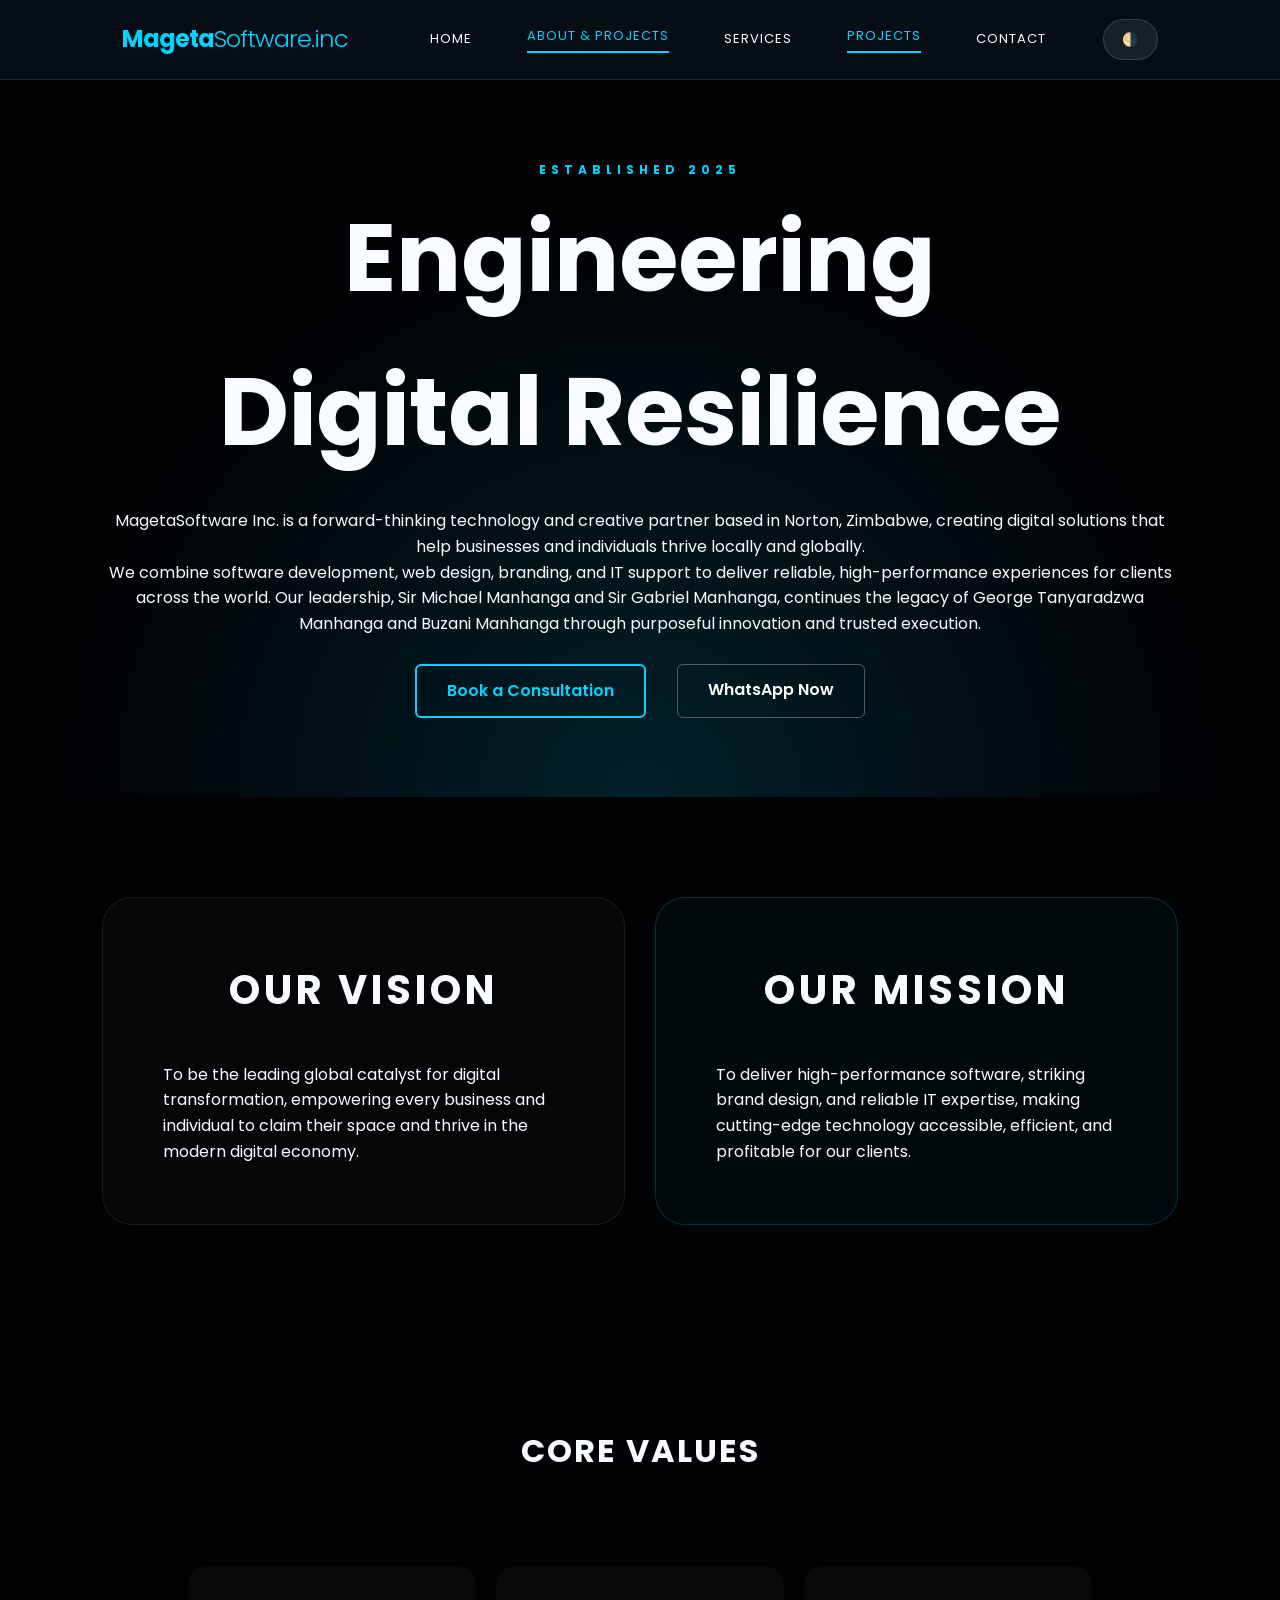
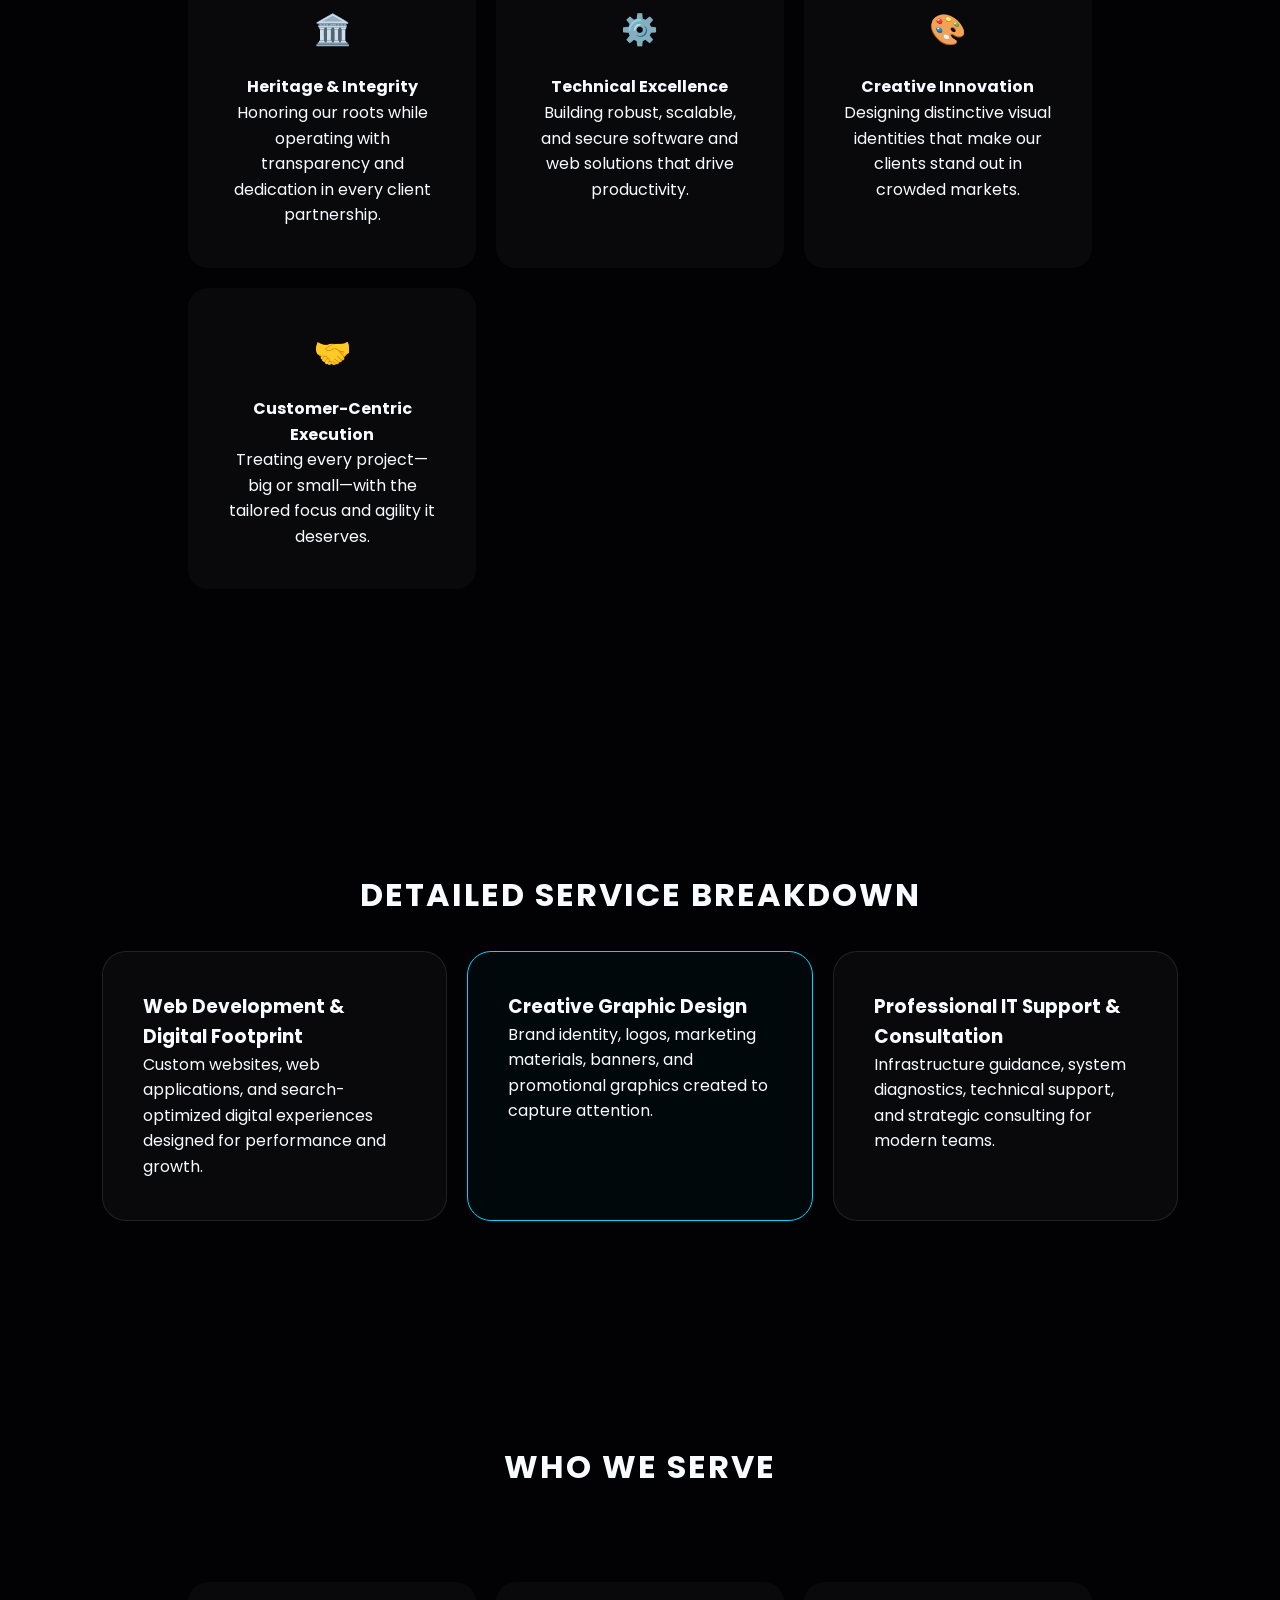
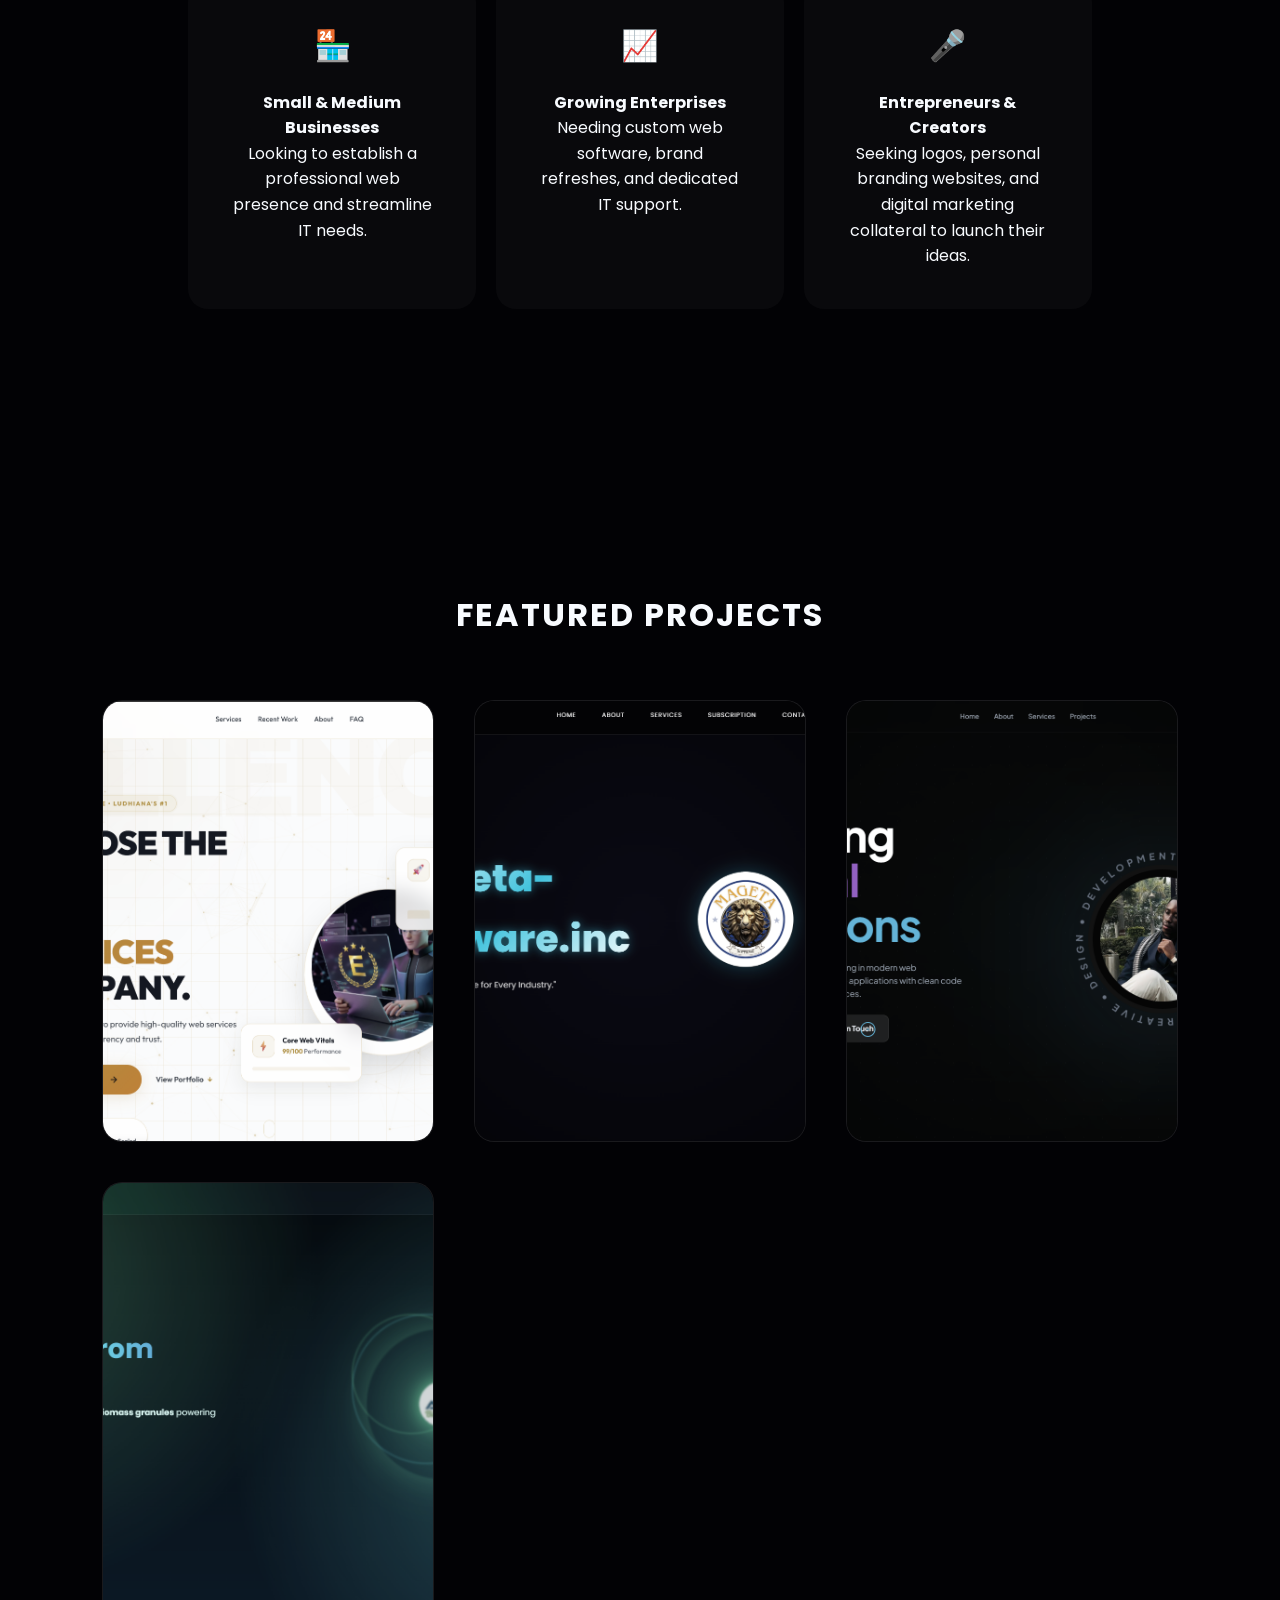
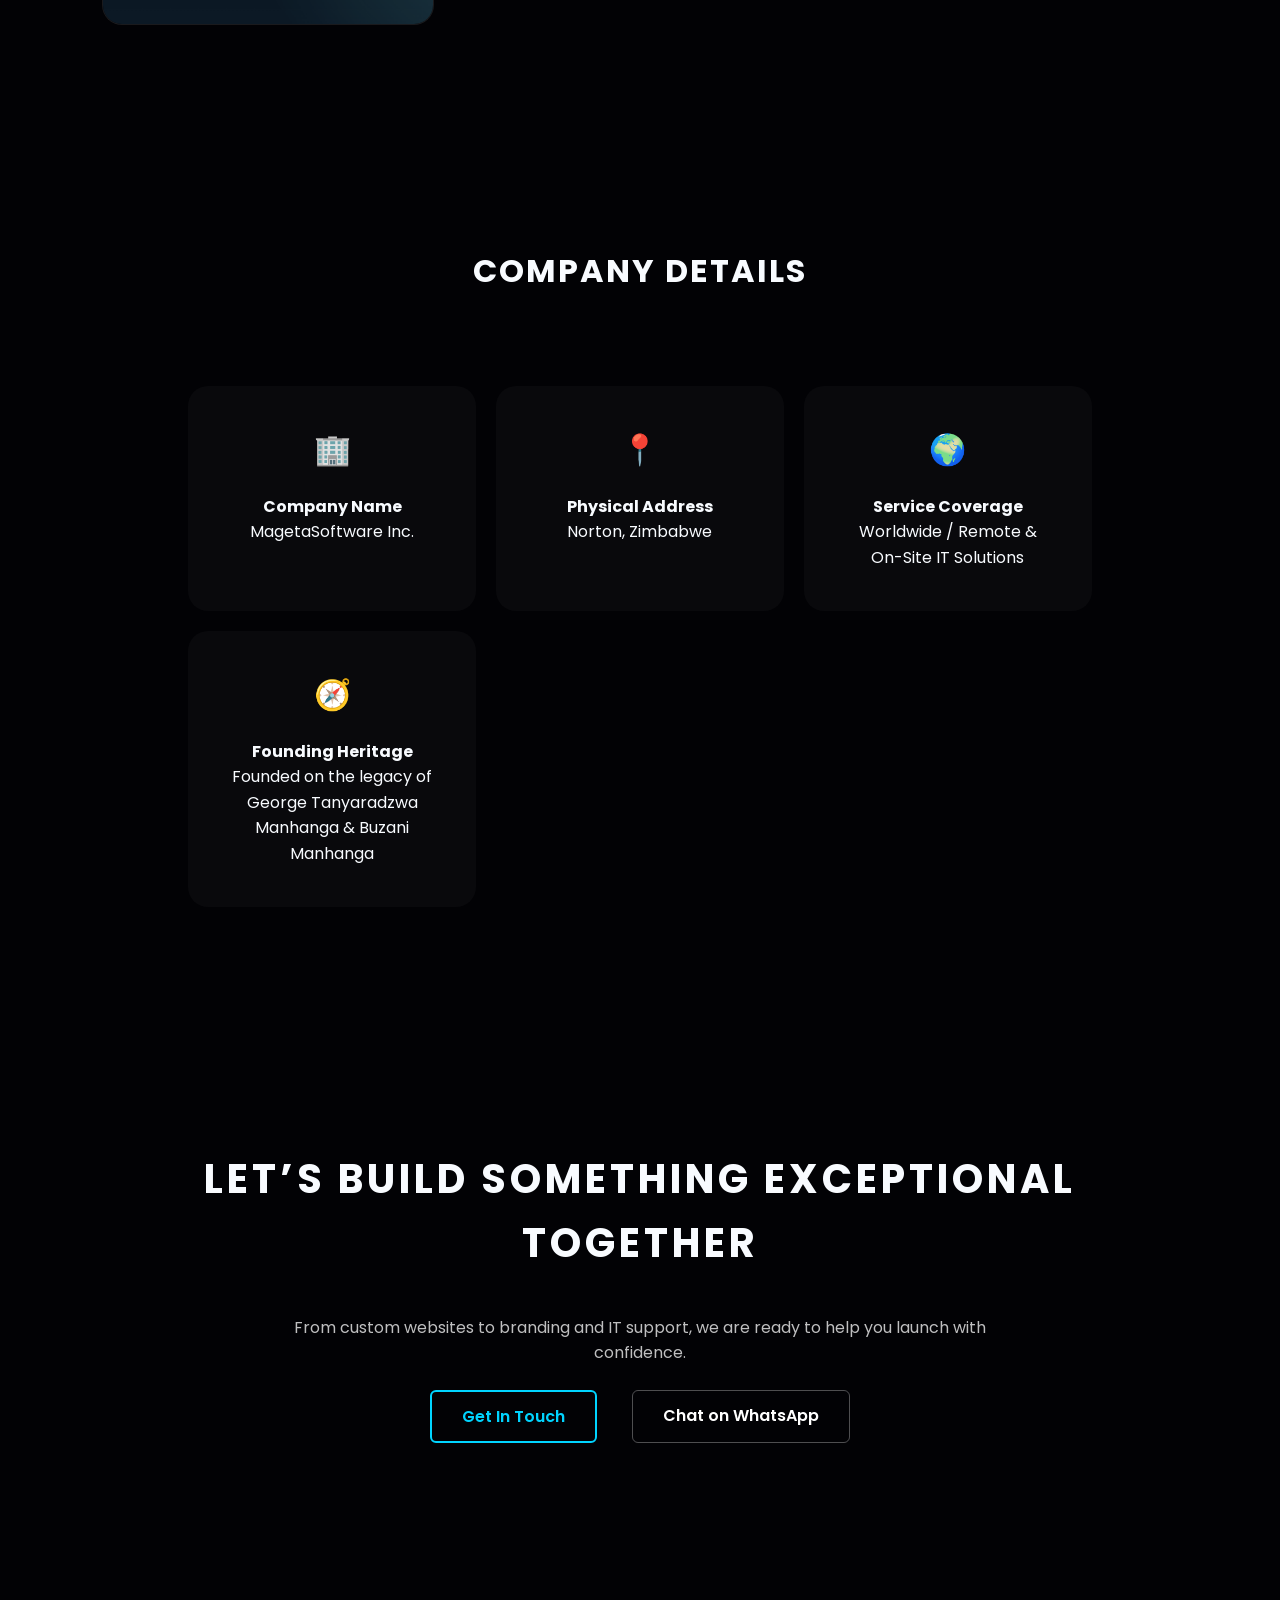
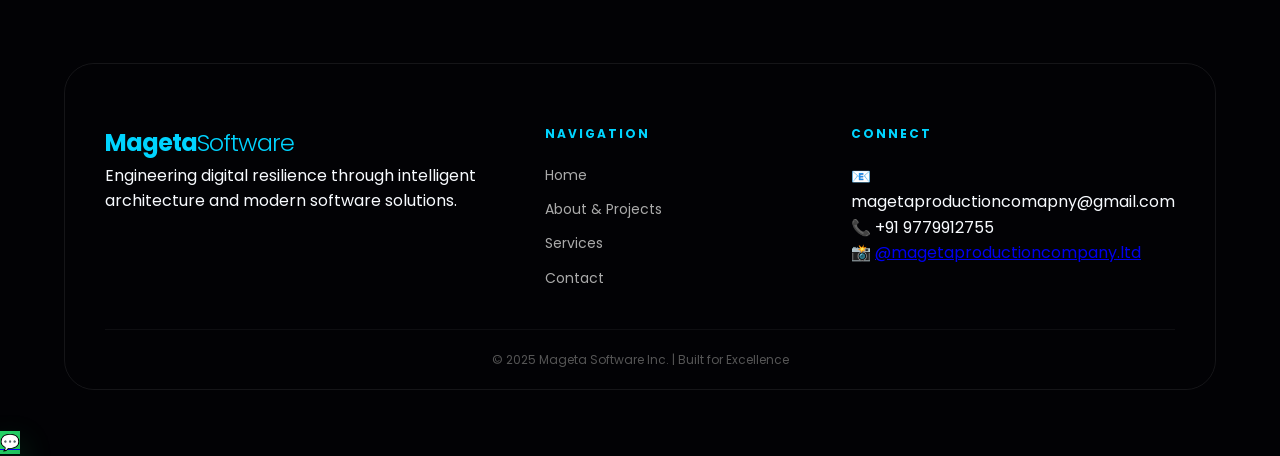
==== about.html @ f309324d "Add files via upload" ====
<!doctype html>
<html lang="en">
<head>
    <meta charset="UTF-8">
    <meta name="viewport" content="width=device-width, initial-scale=1.0">
    <title>About | Mageta Software Inc.</title>
    <link rel="preconnect" href="https://fonts.googleapis.com">
    <link rel="preconnect" href="https://fonts.gstatic.com" crossorigin>
    <link href="https://fonts.googleapis.com/css2?family=Italiana&family=Poppins:wght@300;400;500;700&display=swap" rel="stylesheet">
    <link rel="stylesheet" href="css/style.css">
</head>
<body class="about-page">

<header class="navbar">
    <div class="nav-container">
        <div class="logo" onclick="window.location.href='index.html'">
            Mageta<span>Software.inc</span>
        </div>

        <nav id="navMenu">
            <a href="index.html" class="nav-link">HOME</a>
            <a href="about.html" class="nav-link active">ABOUT & PROJECTS</a>
            <a href="index.html#services" class="nav-link">SERVICES</a>
            <a href="about.html#projects" class="nav-link">PROJECTS</a>
            <a href="index.html#contact" class="nav-link">CONTACT</a>
        </nav>

        <button id="theme-toggle" class="theme-toggle-button" aria-label="Toggle Light/Dark Theme" aria-pressed="false">🌗</button>
        <div class="menu-toggle" role="button" aria-label="Toggle navigation">☰</div>
    </div>
</header>

<br>
<br>
<br>

<section class="about-hero">
    <div class="hero-content">
        <span class="eyebrow">Established 2025</span>
        <h1 class="glow-text">Engineering <br>Digital Resilience</h1>
        <p>MagetaSoftware Inc. is a forward-thinking technology and creative partner based in Norton, Zimbabwe, creating digital solutions that help businesses and individuals thrive locally and globally.</p>
        <p>We combine software development, web design, branding, and IT support to deliver reliable, high-performance experiences for clients across the world. Our leadership, Sir Michael Manhanga and Sir Gabriel Manhanga, continues the legacy of George Tanyaradzwa Manhanga and Buzani Manhanga through purposeful innovation and trusted execution.</p>
        <div class="hero-actions">
            <a href="index.html#contact" class="btn-secondary">Book a Consultation</a>
            <a href="https://wa.me/919779912753?text=Hello%20MagetaSoftware%20Inc.%2C%20I%20would%20like%20to%20discuss%20a%20project." class="btn-outline" target="_blank" rel="noopener noreferrer">WhatsApp Now</a>
        </div>
    </div>
</section>

<section class="mission-vision">
    <div class="vision-box glass">
        <h2>Our Vision</h2>
        <p>To be the leading global catalyst for digital transformation, empowering every business and individual to claim their space and thrive in the modern digital economy.</p>
    </div>
    <div class="vision-box glass highlight">
        <h2>Our Mission</h2>
        <p>To deliver high-performance software, striking brand design, and reliable IT expertise, making cutting-edge technology accessible, efficient, and profitable for our clients.</p>
    </div>
</section>

<section class="values-section">
    <h2 class="section-title">Core Values</h2>
    <div class="values-grid">
        <div class="value-card">
            <span class="value-icon">🏛️</span>
            <h4>Heritage & Integrity</h4>
            <p>Honoring our roots while operating with transparency and dedication in every client partnership.</p>
        </div>
        <div class="value-card">
            <span class="value-icon">⚙️</span>
            <h4>Technical Excellence</h4>
            <p>Building robust, scalable, and secure software and web solutions that drive productivity.</p>
        </div>
        <div class="value-card">
            <span class="value-icon">🎨</span>
            <h4>Creative Innovation</h4>
            <p>Designing distinctive visual identities that make our clients stand out in crowded markets.</p>
        </div>
        <div class="value-card">
            <span class="value-icon">🤝</span>
            <h4>Customer-Centric Execution</h4>
            <p>Treating every project—big or small—with the tailored focus and agility it deserves.</p>
        </div>
    </div>
</section>

<section class="services-section">
    <h2 class="section-title">Detailed Service Breakdown</h2>
    <div class="bento-grid">
        <div class="bento-card">
            <h3>Web Development & Digital Footprint</h3>
            <p>Custom websites, web applications, and search-optimized digital experiences designed for performance and growth.</p>
        </div>
        <div class="bento-card highlight">
            <h3>Creative Graphic Design</h3>
            <p>Brand identity, logos, marketing materials, banners, and promotional graphics created to capture attention.</p>
        </div>
        <div class="bento-card">
            <h3>Professional IT Support & Consultation</h3>
            <p>Infrastructure guidance, system diagnostics, technical support, and strategic consulting for modern teams.</p>
        </div>
    </div>
</section>

<section class="values-section">
    <h2 class="section-title">Who We Serve</h2>
    <div class="values-grid">
        <div class="value-card">
            <span class="value-icon">🏪</span>
            <h4>Small & Medium Businesses</h4>
            <p>Looking to establish a professional web presence and streamline IT needs.</p>
        </div>
        <div class="value-card">
            <span class="value-icon">📈</span>
            <h4>Growing Enterprises</h4>
            <p>Needing custom web software, brand refreshes, and dedicated IT support.</p>
        </div>
        <div class="value-card">
            <span class="value-icon">🎤</span>
            <h4>Entrepreneurs & Creators</h4>
            <p>Seeking logos, personal branding websites, and digital marketing collateral to launch their ideas.</p>
        </div>
    </div>
</section>

<section id="projects" class="team-section">
    <h2 class="section-title">Featured Projects</h2>
    <div class="team-modern-grid">
        <div class="team-glass-card project-card">
            <div class="image-wrapper">
                <img src="assets/images/Excellence Web Service.png" alt="Excellence Web Service">
                <div class="name-overlay">
                    <span class="member-role">Website Portfolio</span>
                    <h4>Excellence Web Service</h4>
                    <p><a href="https://excellence-web-service.vercel.app/" target="_blank" rel="noopener noreferrer">View Project</a></p>
                </div>
            </div>
        </div>
        <div class="team-glass-card project-card">
            <div class="image-wrapper">
                <img src="assets/images/Mageta Software.png" alt="Mageta Software">
                <div class="name-overlay">
                    <span class="member-role">Software Company Site</span>
                    <h4>Mageta Software</h4>
                    <p><a href="https://magetasoftware-in.vercel.app/" target="_blank" rel="noopener noreferrer">View Project</a></p>
                </div>
            </div>
        </div>
        <div class="team-glass-card project-card">
            <div class="image-wrapper">
                <img src="assets/images/Gabriel Portfolio.png" alt="Gabriel Portfolio">
                <div class="name-overlay">
                    <span class="member-role">Personal Portfolio</span>
                    <h4>Gabriel Portfolio</h4>
                    <p><a href="https://gabriel-portfolio-mu.vercel.app/" target="_blank" rel="noopener noreferrer">View Project</a></p>
                </div>
            </div>
        </div>
        <div class="team-glass-card project-card">
            <div class="image-wrapper">
                <img src="assets/images/AGK Biofuels.png" alt="AGK Biofuels">
                <div class="name-overlay">
                    <span class="member-role">Business Website</span>
                    <h4>AGK Biofuels</h4>
                    <p><a href="https://agk-biofuels-web.vercel.app/" target="_blank" rel="noopener noreferrer">View Project</a></p>
                </div>
            </div>
        </div>
    </div>
</section>

<section class="values-section">
    <h2 class="section-title">Company Details</h2>
    <div class="values-grid">
        <div class="value-card">
            <span class="value-icon">🏢</span>
            <h4>Company Name</h4>
            <p>MagetaSoftware Inc.</p>
        </div>
        <div class="value-card">
            <span class="value-icon">📍</span>
            <h4>Physical Address</h4>
            <p>Norton, Zimbabwe</p>
        </div>
        <div class="value-card">
            <span class="value-icon">🌍</span>
            <h4>Service Coverage</h4>
            <p>Worldwide / Remote & On-Site IT Solutions</p>
        </div>
        <div class="value-card">
            <span class="value-icon">🧭</span>
            <h4>Founding Heritage</h4>
            <p>Founded on the legacy of George Tanyaradzwa Manhanga & Buzani Manhanga</p>
        </div>
    </div>
</section>

<section class="contact-cta">
    <h2>Let’s build something exceptional together</h2>
    <p>From custom websites to branding and IT support, we are ready to help you launch with confidence.</p>
    <div class="about-buttons">
        <a href="index.html#contact" class="btn-secondary">Get In Touch</a>
        <a href="https://wa.me/919779912753?text=Hello%20MagetaSoftware%20Inc.%2C%20I%20would%20like%20to%20discuss%20a%20project." class="btn-outline" target="_blank" rel="noopener noreferrer">Chat on WhatsApp</a>
    </div>
</section>

<footer class="main-footer">
    <div class="footer-glass-container">
        <div class="footer-grid">
            <div class="footer-col">
                <div class="logo">Mageta<span>Software</span></div>
                <p>Engineering digital resilience through intelligent architecture and modern software solutions.</p>
            </div>

            <div class="footer-col">
                <h4>Navigation</h4>
                <div class="footer-links">
                    <a href="index.html">Home</a>
                    <a href="about.html">About & Projects</a>
                    <a href="index.html#services">Services</a>
                    <a href="index.html#contact">Contact</a>
                </div>
            </div>

            <div class="footer-col">
                <h4>Connect</h4>
                <p>📧 magetaproductioncomapny@gmail.com</p>
                <p>📞 +91 9779912755</p>
                <p>📸 <a href="https://www.instagram.com/magetaproductioncompany.ltd/" target="_blank" rel="noopener noreferrer">@magetaproductioncompany.ltd</a></p>
            </div>
        </div>
        
        <div class="footer-bottom">
            <p>© 2025 Mageta Software Inc. | Built for Excellence</p>
        </div>
    </div>
</footer>

<a href="https://wa.me/919779912753?text=Hello%20MagetaSoftware%20Inc.%2C%20I%20would%20like%20to%20discuss%20a%20project." class="whatsapp-float" target="_blank" rel="noopener noreferrer" aria-label="Chat on WhatsApp">
    💬
</a>

<script src="js/main.js"></script>
</body>
</html>
---- css/style.css ----
/* --- MAGETA SOFTWARE MASTER STYLING --- */
:root {
    --bg-deep: #020205;
    --bg-surface: rgba(7, 14, 23, 0.95);
    --card-surface: rgba(255, 255, 255, 0.05);
    --text-main: #f8fbff;
    --text-muted: rgba(255, 255, 255, 0.75);
    --text-muted-light: rgba(15, 23, 42, 0.7);
    --neon-blue: #00d4ff;
    --glass: rgba(255, 255, 255, 0.03);
    --border-glass: rgba(255, 255, 255, 0.1);
    --font-main: 'Poppins', sans-serif;
    --nav-h: 80px;
}

html { scroll-behavior: smooth; }

body {
    background-color: var(--bg-deep);
    color: var(--text-main);
    font-family: var(--font-main);
    line-height: 1.6;
    overflow-x: hidden;
    transition: background-color 0.3s ease, color 0.3s ease;
}

body.menu-open {
    overflow: hidden;
}

.light-theme {
    --bg-deep: #f5f7fb;
    --bg-surface: rgba(255, 255, 255, 0.95);
    --card-surface: rgba(255, 255, 255, 0.9);
    --text-main: #0f172a;
    --text-muted: rgba(15, 23, 42, 0.65);
    --text-muted-light: rgba(15, 23, 42, 0.45);
    --neon-blue: #0056b3;
    --glass: rgba(255, 255, 255, 0.8);
    --border-glass: rgba(15, 23, 42, 0.08);
}

body.light-theme {
    color: var(--text-main);
    text-shadow: none;
}

body.light-theme .brand {
    background: linear-gradient(135deg, #0f172a, var(--neon-blue), #0f172a);
    -webkit-background-clip: text;
    -webkit-text-fill-color: transparent;
    filter: none;
}

body.light-theme .welcome-text,
body.light-theme .tagline,
body.light-theme .intro-text,
body.light-theme .expertise-intro,
body.light-theme .bento-card p,
body.light-theme .product-card p,
body.light-theme .service-card p,
body.light-theme .process-step p,
body.light-theme .contact-header p,
body.light-theme .info-item p,
body.light-theme .contact-form input,
body.light-theme .contact-form textarea,
body.light-theme .footer p,
body.light-theme .value-card p,
body.light-theme .vision-box p {
    color: var(--text-muted);
}

body.light-theme .nav-link,
body.light-theme .btn-outline,
body.light-theme .btn-secondary,
body.light-theme .btn-primary,
body.light-theme .info-item h4,
body.light-theme .section-title,
body.light-theme h2,
body.light-theme h3,
body.light-theme h4,
body.light-theme p,
body.light-theme a {
    color: var(--text-main);
}

body.light-theme .btn-secondary,
body.light-theme .btn-primary {
    color: #fff;
}

body.light-theme .btn-outline {
    color: var(--text-main);
    border-color: var(--neon-blue);
}

* { margin: 0; padding: 0; box-sizing: border-box; }


/* Background Graphic */
body::before {
    content: "";
    position: fixed;
    top: 0; left: 0; width: 100%; height: 100%;
    background: radial-gradient(circle at 50% 50%, var(--bg-deep) 0%, var(--bg-deep) 100%);
    z-index: -2;
}

body.light-theme::before {
    background: linear-gradient(135deg, var(--bg-deep) 0%, var(--bg-deep) 100%);
}

/* --- NAVIGATION --- */
.navbar {
    position: fixed;
    top: 0; width: 100%; height: var(--nav-h);
    display: flex;
    justify-content: space-between;
    align-items: center;
    padding: 0 5%;
    background: var(--bg-surface);
    backdrop-filter: blur(15px);
    border-bottom: 1px solid var(--border-glass);
    z-index: 1000;
}

.logo { font-weight: 600; letter-spacing: 2px; color: var(--neon-blue); }

nav a {
    color: var(--text-main);
    text-decoration: none;
    margin-left: 25px;
    font-size: 13px;
    text-transform: uppercase;
    letter-spacing: 1px;
    transition: 0.3s;
}

nav a:hover { color: var(--neon-blue); }

/* --- HERO SECTION --- */
.hero {
    min-height: 100vh;
    display: flex;
    align-items: center;
    padding: var(--nav-h) 8% 50px;
}

.hero-container {
    display: grid;
    grid-template-columns: 1.2fr 0.8fr;
    gap: 50px;
    align-items: center;
}

.brand {
    font-size: clamp(2.5rem, 6vw, 5rem);
    font-weight: 800;
    background: linear-gradient(135deg, #fff, var(--neon-blue), #fff);
    -webkit-background-clip: text;
    -webkit-text-fill-color: transparent;
    filter: drop-shadow(0 0 10px rgba(0, 212, 255, 0.5));
}

.hero-image img {
    max-width: 100%;
    width: min(520px, 100%);
    height: auto;
    display: block;
    margin: 0 auto;
    filter: drop-shadow(0 0 35px rgba(0, 212, 255, 0.45));
    animation: float 6s ease-in-out infinite;
    object-fit: contain;
}

@keyframes float {
    0%, 100% { transform: translateY(0); }
    50% { transform: translateY(-20px); }
}

/* --- GENERAL SECTION STYLING --- */
section { padding: 100px 8%; max-width: 1400px; margin: 0 auto; }
h2 { font-size: 2.5rem; margin-bottom: 40px; text-align: center; text-transform: uppercase; letter-spacing: 4px; }
.section-title { font-size: 2rem; margin-bottom: 30px; text-align: center; text-transform: uppercase; letter-spacing: 2px; }
.about-intro { padding: 140px 8% 60px; }
.about-content { max-width: 900px; margin: 0 auto; text-align: center; }
.intro-text { font-size: 1.08rem; line-height: 1.9; color: var(--text-muted); margin-bottom: 30px; }
.about-buttons { display: flex; justify-content: center; gap: 16px; flex-wrap: wrap; }
.btn-secondary, .btn-outline { display: inline-block; padding: 14px 30px; border-radius: 999px; text-decoration: none; font-weight: 600; transition: 0.3s; }
.btn-secondary { background: var(--neon-blue); color: #000; }
.btn-outline { border: 1px solid var(--neon-blue); color: var(--text-main); }
.btn-outline:hover { background: rgba(0, 212, 255, 0.1); }
.hero-actions { display: flex; justify-content: center; gap: 16px; flex-wrap: wrap; margin-top: 28px; }
.contact-cta { padding: 80px 8% 40px; text-align: center; }
.contact-cta p { max-width: 700px; margin: 0 auto 24px; color: var(--text-muted); }
.floating-actions {
    position: fixed;
    right: 24px;
    bottom: 24px;
    display: flex;
    flex-direction: column;
    gap: 12px;
    z-index: 1200;
}

.action-float {
    width: 64px;
    height: 64px;
    border-radius: 50%;
    display: flex;
    align-items: center;
    justify-content: center;
    text-decoration: none;
    transition: transform 0.25s ease, box-shadow 0.25s ease, filter 0.25s ease;
    border: 2px solid rgba(255,255,255,0.25);
    backdrop-filter: blur(10px);
    color: #fff;
}

.action-float svg {
    width: 28px;
    height: 28px;
    display: block;
}

.action-float:hover {
    transform: translateY(-4px) scale(1.03);
    filter: brightness(1.05);
}

.action-float:active {
    transform: scale(0.96);
}

.email-float {
    background: linear-gradient(135deg, #0f76ff 0%, #2563eb 100%);
    box-shadow: 0 14px 32px rgba(37, 99, 235, 0.28);
    padding: 0;
    overflow: hidden;
}

.email-float img {
    width: 100%;
    height: 100%;
    object-fit: cover;
    display: block;
}

.whatsapp-float {
    background: linear-gradient(135deg, #25d366 0%, #1ebe5d 100%);
    box-shadow: 0 14px 32px rgba(37, 211, 102, 0.28);
}

/* --- ABOUT GRID --- */
.about-grid {
    display: grid;
    grid-template-columns: 1fr 1fr;
    gap: 60px;
    align-items: center;
}

.about-image img { width: 100%; border-radius: 10px; border: 1px solid var(--border-glass); }

/* --- TEAM & PRODUCTS GRID --- */
.team-grid, .products-grid, .beyond-grid {
    display: grid;
    grid-template-columns: repeat(auto-fit, minmax(300px, 1fr));
    gap: 30px;
    margin-top: 40px;
}

.team-card, .product-card, .beyond-card {
    background: var(--glass);
    border: 1px solid var(--border-glass);
    padding: 40px 25px;
    text-align: center;
    border-radius: 8px;
    transition: 0.4s;
}

.team-card img, .product-card img {
    width: 120px; height: 120px;
    border-radius: 50%;
    object-fit: cover;
    margin-bottom: 20px;
    border: 2px solid var(--neon-blue);
}

.team-card:hover, .product-card:hover {
    border-color: var(--neon-blue);
    transform: translateY(-10px);
    background: rgba(0, 212, 255, 0.05);
}

/* --- BUTTONS --- */
.btn {
    display: inline-block;
    padding: 15px 40px;
    background: transparent;
    border: 1px solid var(--neon-blue);
    color: #fff;
    text-decoration: none;
    text-transform: uppercase;
    letter-spacing: 2px;
    font-weight: 600;
    margin: 10px;
    transition: 0.3s;
}

.btn:hover {
    background: var(--neon-blue);
    color: #000;
    box-shadow: 0 0 25px var(--neon-blue);
}

.theme-toggle-button {
    background: rgba(255, 255, 255, 0.08);
    border: 1px solid rgba(255, 255, 255, 0.14);
    border-radius: 999px;
    color: #fff;
    padding: 12px 18px;
    cursor: pointer;
    transition: all 0.25s ease;
    display: inline-flex;
    align-items: center;
    justify-content: center;
}

.theme-toggle-button:hover {
    filter: brightness(1.05);
    transform: translateY(-1px);
}

.btn-primary {
    display: inline-block;
    padding: 14px 30px;
    border-radius: 999px;
    background: linear-gradient(135deg, var(--neon-blue), #0099ff);
    color: #000;
    text-decoration: none;
    font-weight: 700;
    transition: transform 0.3s ease, box-shadow 0.3s ease;
}

.btn-primary:hover {
    transform: translateY(-2px);
    box-shadow: 0 10px 24px rgba(0, 212, 255, 0.25);
}

.nav-container {
    width: 100%;
    display: flex;
    align-items: center;
    justify-content: space-between;
    gap: 12px;
}

nav {
    display: flex;
    gap: 20px;
    align-items: center;
    flex-wrap: wrap;
}

nav a.active {
    color: var(--neon-blue);
    border-bottom: 2px solid var(--neon-blue);
    padding-bottom: 4px;
}

/* --- CONTACT FORM --- */
.contact-form {
    max-width: 700px;
    margin: 40px auto;
    display: flex;
    flex-direction: column;
    gap: 15px;
}

.contact-form input, .contact-form textarea {
    background: var(--glass);
    border: 1px solid var(--border-glass);
    padding: 15px;
    color: #fff;
    font-family: inherit;
}

.contact-form input:focus, .contact-form textarea:focus {
    border-color: var(--neon-blue);
    outline: none;
}

/* --- MOBILE RESPONSIVENESS --- */
@media (max-width: 900px) {
    .hero-container, .about-grid { grid-template-columns: 1fr; text-align: center; }
    .hero-image { order: -1; }
    .hero { padding-top: 120px; }
    nav { display: none; }
    .menu-toggle { display: flex; }
    .about-intro { padding-top: 120px; }
    .contact-content { flex-direction: column; }
    .contact-form { margin: 20px 0 0; }
    .team-modern-grid { grid-template-columns: 1fr; }
}

/* --- UNIVERSAL IMAGE STANDARDIZATION --- */

/* 1. Profile Images (Team Section) */
.team-card img {
    width: 150px; 
    height: 150px;
    object-fit: cover; /* Crops the image to fill the circle without stretching */
    border-radius: 50%;
    margin-bottom: 20px;
    border: 3px solid var(--neon-blue);
    background: #fff; /* Helps if a photo has a transparent background */
}

/* 2. Service/Product Icons */
.product-card img, .erp-visual img {
    width: 100%;
    max-width: 120px; /* Standardized icon size */
    height: 120px;
    object-fit: contain; /* Ensures the whole icon is visible without cropping */
    margin-bottom: 20px;
    filter: drop-shadow(0 5px 15px rgba(0, 212, 255, 0.2));
}

/* 3. Hero & About Images (Large Visuals) */
.hero-image img, .about-image img {
    width: 100%;
    max-width: 500px;
    height: auto;
    aspect-ratio: 16 / 9; /* Professional widescreen ratio */
    object-fit: cover;
    border-radius: 12px;
}

/* 4. Leadership Section Founders Image */
.about-image img {
    aspect-ratio: 4 / 3; /* Slightly taller for portrait-style founder photos */
    border: 1px solid var(--border-glass);
}

/* --- UNIVERSAL IMAGE STANDARDIZATION --- */

/* Standardize Team & Product Circle Images */
.team-card img, .product-card img {
    width: 150px !important; 
    height: 150px !important;
    object-fit: cover; /* This crops the image to fill the circle perfectly */
    border-radius: 50%;
    margin: 0 auto 20px auto;
    display: block;
    border: 2px solid var(--neon-blue);
    background-color: #fff; /* Ensures transparent PNGs look clean */
    transition: transform 0.3s ease;
}

/* Fix Hero Logo Aspect Ratio */
.hero-image img {
    width: 100%;
    max-width: 450px;
    height: auto;
    object-fit: contain; /* Prevents the logo from being cut off */
    filter: drop-shadow(0 0 20px rgba(0, 212, 255, 0.3));
}

/* Fix Service Icons (ERP & Product Icons) */
.service-main img, .product-card img {
    max-width: 120px;
    height: 120px;
    object-fit: contain;
    margin-bottom: 25px;
}

/* Standardization for the About Image (Founders) */
.about-image img {
    width: 100%;
    height: 400px; /* Uniform height for a professional look */
    object-fit: cover;
    border-radius: 12px;
}

/* --- TEAM SECTION REDESIGN --- */
.team-section {
    padding: 120px 8%;
}

.team-modern-grid {
    display: grid;
    grid-template-columns: repeat(auto-fit, minmax(300px, 1fr));
    gap: 40px;
    margin-top: 60px;
}

/* The Glass Card Structure */
.team-glass-card {
    position: relative;
    background: rgba(255, 255, 255, 0.02);
    border: 1px solid rgba(255, 255, 255, 0.08);
    border-radius: 20px;
    overflow: hidden;
    aspect-ratio: 3 / 4; /* Professional portrait ratio */
    transition: all 0.6s cubic-bezier(0.23, 1, 0.32, 1);
}

.image-wrapper {
    position: relative;
    width: 100%;
    height: 100%;
}

.team-glass-card img {
    width: 100%;
    height: 100%;
    object-fit: cover; /* Keeps faces perfectly proportioned */
    filter: grayscale(40%); /* High-end editorial look */
    transition: 0.6s ease;
}

/* The Magical Hover Effect */
.name-overlay {
    position: absolute;
    bottom: 0;
    left: 0;
    width: 100%;
    padding: 40px 30px;
    background: linear-gradient(to top, rgba(2, 2, 5, 0.9), transparent);
    transform: translateY(20px);
    opacity: 0;
    transition: all 0.5s ease;
}

.team-glass-card:hover {
    transform: scale(1.02);
    border-color: var(--neon-blue);
    box-shadow: 0 30px 60px rgba(0, 0, 0, 0.5);
}

.team-glass-card:hover img {
    filter: grayscale(0%);
    transform: scale(1.1);
}

.team-glass-card:hover .name-overlay {
    transform: translateY(0);
    opacity: 1;
}

.project-card .name-overlay p {
    margin-top: 8px;
}

.project-card .name-overlay a {
    color: var(--neon-blue);
    text-decoration: none;
    font-weight: 600;
}

.project-card .name-overlay a:hover {
    text-decoration: underline;
}

/* Typography Inside Cards */
.member-role {
    display: block;
    color: var(--neon-blue);
    text-transform: uppercase;
    font-size: 11px;
    letter-spacing: 2px;
    font-weight: 600;
    margin-bottom: 8px;
}

.name-overlay h4 {
    font-size: 1.5rem;
    color: #fff;
    margin: 0;
}

/* --- ELITE IMAGE STANDARDIZATION --- */

/* Standardize Team Circle Images */
.team-card img {
    width: 160px !important; 
    height: 160px !important;
    object-fit: cover; /* Crops any image to fit the circle perfectly */
    border-radius: 50%;
    margin-bottom: 20px;
    border: 3px solid var(--neon-blue);
    background: #fff; /* Protects transparent logos */
}

/* Service & Product Icons */
.product-card img, .service-main img {
    width: 100%;
    max-width: 120px;
    height: 120px;
    object-fit: contain; /* Ensures icons aren't cut off */
    margin-bottom: 25px;
    filter: drop-shadow(0 10px 20px rgba(0, 212, 255, 0.2));
}

/* Founder & Large Visuals */
.about-image img {
    width: 100%;
    height: 450px;
    object-ratio: 4/5;
    object-fit: cover;
    border-radius: 12px;
    border: 1px solid var(--border-glass);
}

.bento-grid {
    display: grid;
    grid-template-columns: repeat(auto-fit, minmax(260px, 1fr));
    gap: 20px;
}

.bento-card {
    background: var(--glass);
    border: 1px solid var(--border-glass);
    padding: 40px;
    border-radius: 24px;
    transition: 0.5s cubic-bezier(0.19, 1, 0.22, 1);
}

.bento-card.highlight {
    border-color: var(--neon-blue);
    background: rgba(0, 212, 255, 0.03);
}

.tags { display: flex; gap: 8px; margin-top: 20px; }
.tags span {
    font-size: 10px;
    padding: 4px 10px;
    background: rgba(0, 212, 255, 0.1);
    color: var(--neon-blue);
    border-radius: 100px;
    text-transform: uppercase;
}

.team-grid {
    display: grid;
    grid-template-columns: repeat(3, 1fr);
    gap: 30px;
}

.team-card {
    position: relative;
    overflow: hidden;
    border-radius: 20px;
    height: 450px; /* Portrait height */
}

.team-card img {
    width: 100%;
    height: 100% !important;
    border-radius: 0; /* Removing the circle for a "Different Feel" */
    object-fit: cover;
    filter: grayscale(100%); /* High-end editorial look */
    transition: 0.6s ease;
}

.team-card:hover img {
    filter: grayscale(0%);
    transform: scale(1.05);
}

.team-card h4, .team-card p {
    position: absolute;
    bottom: -50px; /* Hidden initially */
    left: 20px;
    transition: 0.5s ease;
    z-index: 2;
}

.team-card:hover h4 { bottom: 50px; }
.team-card:hover p { bottom: 25px; }

/* Gradient overlay for text readability */
.team-card::after {
    content: '';
    position: absolute;
    inset: 0;
    background: linear-gradient(to top, rgba(0,0,0,0.8), transparent);
    opacity: 0;
    transition: 0.5s;
}
.team-card:hover::after { opacity: 1; }

/* --- MODERN CONTACT SECTION --- */
.contact-section {
    padding: 120px 8%;
    background: radial-gradient(circle at center, rgba(0, 212, 255, 0.05) 0%, transparent 70%);
}

.contact-wrapper {
    display: grid;
    grid-template-columns: 1fr 1.5fr;
    gap: 60px;
    margin-top: 50px;
}

/* Glass Info Card */
.contact-info-glass {
    background: rgba(255, 255, 255, 0.02);
    border: 1px solid var(--border-glass);
    padding: 50px;
    border-radius: 24px;
    backdrop-filter: blur(20px);
}

.info-item {
    display: flex;
    gap: 20px;
    margin-bottom: 35px;
    align-items: center;
}

.info-item .icon { font-size: 24px; }
.info-item h4 { color: var(--neon-blue); font-size: 14px; text-transform: uppercase; letter-spacing: 1px; }

/* Animated Form Inputs */
.input-group {
    position: relative;
    margin-bottom: 40px;
}

.input-group input, .input-group textarea {
    width: 100%;
    padding: 10px 0;
    font-size: 16px;
    color: #fff;
    background: transparent;
    border: none;
    border-bottom: 1px solid rgba(255, 255, 255, 0.2);
    outline: none;
    transition: 0.3s;
}

.input-group label {
    position: absolute;
    top: 10px;
    left: 0;
    color: rgba(255, 255, 255, 0.5);
    pointer-events: none;
    transition: 0.3s;
}

/* Floating Label Logic */
.input-group input:focus ~ label,
.input-group input:valid ~ label,
.input-group textarea:focus ~ label,
.input-group textarea:valid ~ label {
    top: -20px;
    font-size: 12px;
    color: var(--neon-blue);
}

.bar {
    position: absolute;
    bottom: 0;
    left: 0;
    width: 0;
    height: 2px;
    background: var(--neon-blue);
    transition: 0.4s cubic-bezier(0.19, 1, 0.22, 1);
}

.input-group input:focus ~ .bar, .input-group textarea:focus ~ .bar {
    width: 100%;
}

/* High-End Submit Button */
.btn-submit {
    width: 100%;
    padding: 20px;
    background: var(--neon-blue);
    color: #000;
    border: none;
    border-radius: 12px;
    font-weight: 700;
    text-transform: uppercase;
    letter-spacing: 2px;
    cursor: pointer;
    transition: 0.4s;
}

.btn-submit:hover {
    box-shadow: 0 0 30px rgba(0, 212, 255, 0.4);
    transform: translateY(-3px);
}

/* --- SERVICES & IMAGES --- */
.services-section { padding: 120px 8%; }

/* Image Stabilization */
.card-img-container {
    width: 100%;
    height: 180px; /* Fixed height for product visuals */
    overflow: hidden;
    margin-bottom: 20px;
    border-radius: 8px;
    background: rgba(255,255,255,0.05);
}

.card-img-container img {
    width: 100%;
    height: 100%;
    object-fit: contain; /* Ensures logo/icon isn't cut off */
    transition: transform 0.5s ease;
}

.product-card:hover img {
    transform: scale(1.1);
}

/* ERP Flagship Styling */
.flagship-glass {
    display: grid;
    grid-template-columns: 1fr 1fr;
    background: rgba(255, 255, 255, 0.03);
    border: 1px solid var(--border-glass);
    padding: 60px;
    border-radius: 24px;
    align-items: center;
    gap: 40px;
}

.badge {
    color: var(--neon-blue);
    font-size: 10px;
    text-transform: uppercase;
    letter-spacing: 2px;
    font-weight: 700;
}

/* WORK PROCESS STEP-BY-STEP */
.process-grid {
    display: grid;
    grid-template-columns: repeat(auto-fit, minmax(200px, 1fr));
    gap: 30px;
    margin-top: 50px;
    position: relative;
}

.process-step {
    position: relative;
    padding: 30px;
    background: rgba(255,255,255,0.02);
    border: 1px solid rgba(255,255,255,0.05);
    border-radius: 16px;
    text-align: center;
}

.step-number {
    position: absolute;
    top: 15px; right: 20px;
    font-size: 12px;
    font-weight: 800;
    opacity: 0.2;
    color: var(--neon-blue);
}

.process-icon {
    font-size: 40px;
    display: block;
    margin-bottom: 15px;
}

/* Connector line for Desktop */
@media (min-width: 1024px) {
    .process-step:not(:last-child)::after {
        content: "→";
        position: absolute;
        top: 50%;
        right: -25px;
        transform: translateY(-50%);
        color: var(--neon-blue);
        font-size: 24px;
        opacity: 0.3;
    }
}

/* --- MULTI-PAGE STYLING --- */

/* Specific layout for the About page hero */
.about-hero {
    height: 60vh;
    display: flex;
    flex-direction: column;
    justify-content: center;
    align-items: center;
    text-align: center;
    background: radial-gradient(circle at center, rgba(0, 212, 255, 0.1) 0%, transparent 70%);
}

.about-hero h1 {
    font-size: clamp(3rem, 8vw, 6rem);
    margin-bottom: 20px;
}

.about-details {
    padding: 100px 8%;
    display: grid;
    grid-template-columns: 1fr;
    max-width: 1000px;
    margin: 0 auto;
}

.about-text-elite p {
    font-size: 1.2rem;
    color: #aaa;
    line-height: 1.8;
    margin-top: 30px;
}

/* Navbar active state indicator */
nav a.active {
    color: var(--neon-blue);
    opacity: 1;
    border-bottom: 2px solid var(--neon-blue);
}

/* --- ABOUT PAGE SPECIFICS --- */
.about-hero {
    min-height: 80vh;
    display: flex;
    align-items: center;
    justify-content: center;
    text-align: center;
    padding: 0 8%;
    background: radial-gradient(circle at 50% 100%, rgba(0, 212, 255, 0.15), transparent 60%);
}

.eyebrow {
    color: var(--neon-blue);
    letter-spacing: 5px;
    text-transform: uppercase;
    font-size: 12px;
    font-weight: 700;
}

/* Mission/Vision Split */

.mission-vision {
    display: grid;
    grid-template-columns: repeat(auto-fit, minmax(280px, 1fr));
    gap: 30px;
    padding: 100px 8%;
}

.vision-box {
    padding: 60px;
    border-radius: 30px;
    background: rgba(255,255,255,0.02);
    border: 1px solid rgba(255,255,255,0.08);
}

.vision-box.highlight {
    background: rgba(0, 212, 255, 0.03);
    border-color: rgba(0, 212, 255, 0.2);
}

/* Core Values Grid */
.values-grid {
    display: grid;
    grid-template-columns: repeat(auto-fit, minmax(220px, 1fr));
    gap: 20px;
    padding: 60px 8%;
}

.value-card {
    background: var(--glass);
    padding: 40px;
    border-radius: 20px;
    text-align: center;
    transition: 0.4s;
}

.value-card:hover {
    background: rgba(255,255,255,0.05);
    transform: translateY(-5px);
}

.value-icon { font-size: 30px; margin-bottom: 20px; display: block; }

/* Responsive Adjustments */
@media (max-width: 900px) {
    .mission-vision, .values-grid { grid-template-columns: 1fr; }
}

/* --- MOBILE RESPONSIVENESS OVERHAUL --- */

@media (max-width: 768px) {
    .menu-toggle {
        display: flex;
        font-size: 28px;
        cursor: pointer;
        z-index: 1001;
        width: 48px;
        height: 48px;
        border-radius: 50%;
        background: rgba(255, 255, 255, 0.08);
        color: var(--text-main);
    }

    #navMenu {
        position: fixed;
        top: 0;
        right: -100%;
        width: min(82%, 320px);
        height: 100vh;
        background: rgba(2, 2, 5, 0.98);
        backdrop-filter: blur(15px);
        display: flex;
        flex-direction: column;
        justify-content: center;
        align-items: center;
        gap: 24px;
        transition: 0.35s ease;
        z-index: 1000;
        padding: 24px;
    }

    #navMenu.active {
        right: 0;
    }

    #navMenu a {
        margin-left: 0;
        font-size: 1rem;
    }

    .hero-container {
        grid-template-columns: 1fr;
        text-align: center;
        padding-top: 100px;
    }

    .hero-text h1 {
        font-size: 2.5rem;
    }

    .products-grid, .values-grid, .bento-grid {
        grid-template-columns: 1fr;
        gap: 20px;
    }

    .team-modern-grid {
        grid-template-columns: 1fr;
        padding: 0 4%;
    }

    .team-glass-card {
        aspect-ratio: 1 / 1.2;
    }

    .mission-vision {
        grid-template-columns: 1fr;
        padding: 60px 5%;
    }

    .vision-box, .value-card, .bento-card {
        padding: 28px;
    }

    .hero-actions, .about-buttons {
        flex-direction: column;
        align-items: center;
    }

    .btn-secondary, .btn-outline, .btn-primary {
        width: 100%;
        text-align: center;
    }

    .contact-info {
        padding-right: 0;
    }
}

/* Tablets (iPad/Small Laptops) */
@media (min-width: 769px) and (max-width: 1024px) {
    .products-grid, .values-grid {
        grid-template-columns: repeat(2, 1fr);
    }
}

/* --- LIGHT THEME ENHANCEMENTS --- */
body.light-theme .navbar,
body.light-theme .vision-box,
body.light-theme .value-card,
body.light-theme .bento-card,
body.light-theme .team-glass-card,
body.light-theme .contact-form input,
body.light-theme .contact-form textarea,
body.light-theme .product-card,
body.light-theme .service-card {
    background: rgba(255, 255, 255, 0.9);
    color: var(--text-main);
    border-color: rgba(15, 23, 42, 0.08);
}

body.light-theme .contact-form input,
body.light-theme .contact-form textarea {
    color: var(--text-main);
}

body.light-theme .theme-toggle-button {
    color: var(--text-main);
}

/* --- DIRECTORS SPOTLIGHT --- */
.directors-section {
    padding: 120px 8%;
    background: radial-gradient(circle at left bottom, rgba(0, 212, 255, 0.03), transparent 50%);
}

.section-header-centered {
    text-align: center;
    margin-bottom: 80px;
}

.director-spotlight {
    display: grid;
    grid-template-columns: 1fr 1.2fr; /* Asymmetric for interest */
    gap: 80px;
    align-items: center;
}

/* The "Special" Image Styling */
.director-image-container {
    position: relative;
    max-width: 500px;
}

.director-image-container img {
    width: 100%;
    height: auto;
    border-radius: 4px; /* Sharp corners look more "Director-level" */
    position: relative;
    z-index: 2;
    filter: contrast(1.05) grayscale(10%); /* Subtle editorial filter */
}

.accent-frame {
    position: absolute;
    top: 20px;
    left: -20px;
    width: 100%;
    height: 100%;
    border: 1px solid var(--neon-blue);
    opacity: 0.4;
    z-index: 1;
}

/* Text Content Styling */
.role-badge {
    color: var(--neon-blue);
    text-transform: uppercase;
    letter-spacing: 4px;
    font-size: 11px;
    font-weight: 700;
    margin-bottom: 15px;
    display: block;
}

.director-content h3 {
    font-size: 2.8rem;
    font-family: 'Italiana', serif;
    margin-bottom: 30px;
    line-height: 1.2;
}

.philosophy-quote {
    border-left: 2px solid var(--neon-blue);
    padding-left: 30px;
    margin-bottom: 30px;
}

.philosophy-quote p {
    font-style: italic;
    font-size: 1.3rem;
    color: #fff;
    opacity: 0.9;
}

.director-bio {
    color: #aaa;
    margin-bottom: 40px;
    max-width: 500px;
}

/* --- NEW HERO SECTIONS --- */

.nav-container {
    display: flex;
    justify-content: space-between;
    align-items: center;
    width: 100%;
}

#navMenu {
    display: flex;
    gap: 30px;
}

#navMenu.active {
    display: flex;
}

.nav-link {
    color: #fff;
    text-decoration: none;
    font-size: 13px;
    text-transform: uppercase;
    letter-spacing: 1px;
    transition: 0.3s;
}

.nav-link:hover {
    color: var(--neon-blue);
}

.menu-toggle {
    display: none;
    cursor: pointer;
    font-size: 24px;
    color: var(--neon-blue);
}

/* Hero Section */
.welcome-text {
    color: rgba(255, 255, 255, 0.7);
    font-size: 1.2rem;
    margin-bottom: 20px;
}

.hero-text {
    z-index: 2;
}

.tagline {
    color: rgba(255, 255, 255, 0.8);
    font-size: 1.1rem;
    margin: 20px 0 30px 0;
}

.btn-primary {
    display: inline-block;
    padding: 15px 40px;
    background: linear-gradient(135deg, var(--neon-blue), #0099ff);
    color: #000;
    text-decoration: none;
    border-radius: 8px;
    font-weight: 600;
    text-transform: uppercase;
    transition: 0.3s;
    border: none;
    cursor: pointer;
    font-size: 14px;
}

.btn-primary:hover {
    transform: scale(1.05);
    box-shadow: 0 10px 30px rgba(0, 212, 255, 0.4);
}

.btn-secondary {
    display: inline-block;
    padding: 12px 30px;
    background: transparent;
    border: 2px solid var(--neon-blue);
    color: var(--neon-blue);
    text-decoration: none;
    border-radius: 6px;
    font-weight: 600;
    margin-right: 15px;
    transition: 0.3s;
    cursor: pointer;
}

.btn-secondary:hover {
    background: rgba(0, 212, 255, 0.1);
}

.btn-outline {
    display: inline-block;
    padding: 12px 30px;
    background: transparent;
    border: 1px solid rgba(255, 255, 255, 0.3);
    color: #fff;
    text-decoration: none;
    border-radius: 6px;
    font-weight: 600;
    transition: 0.3s;
    cursor: pointer;
}

.btn-outline:hover {
    border-color: var(--neon-blue);
    color: var(--neon-blue);
}

/* About Intro Section */
.about-intro {
    padding: 80px 8%;
    max-width: 1400px;
    margin: 0 auto;
    text-align: center;
    background: rgba(0, 212, 255, 0.02);
    border-top: 1px solid var(--border-glass);
    border-bottom: 1px solid var(--border-glass);
}

.about-content {
    max-width: 800px;
    margin: 0 auto;
}

.intro-text {
    font-size: 1.1rem;
    color: rgba(255, 255, 255, 0.85);
    margin-bottom: 40px;
    line-height: 1.8;
}

.about-buttons {
    display: flex;
    justify-content: center;
    gap: 20px;
    flex-wrap: wrap;
}

/* Founders Section */
.founders {
    padding: 100px 8%;
    max-width: 1400px;
    margin: 0 auto;
}

.founders-header {
    text-align: center;
    margin-bottom: 60px;
}

.section-label {
    color: var(--neon-blue);
    text-transform: uppercase;
    font-size: 13px;
    letter-spacing: 2px;
    margin-bottom: 15px;
    display: block;
}

.founders-grid {
    display: grid;
    grid-template-columns: 1fr;
    gap: 50px;
}

.founder-card {
    display: grid;
    grid-template-columns: 1fr 1fr;
    gap: 50px;
    align-items: center;
}

.founder-image {
    width: 100%;
}

.founder-image img {
    width: 100%;
    height: 100%;
    object-fit: cover;
    border-radius: 12px;
    border: 1px solid var(--border-glass);
}

.founder-info {
    padding: 20px;
}

.founder-role {
    color: var(--neon-blue);
    text-transform: uppercase;
    font-size: 12px;
    letter-spacing: 2px;
    margin-bottom: 15px;
}

.founder-info h3 {
    font-size: 2rem;
    margin-bottom: 20px;
}

.founder-info h3 span {
    background: linear-gradient(135deg, #fff, var(--neon-blue));
    -webkit-background-clip: text;
    -webkit-text-fill-color: transparent;
}

.founder-info blockquote {
    font-style: italic;
    color: rgba(255, 255, 255, 0.8);
    font-size: 1.1rem;
    margin-bottom: 20px;
    border-left: 3px solid var(--neon-blue);
    padding-left: 20px;
}

.founder-info p {
    color: rgba(255, 255, 255, 0.7);
    line-height: 1.8;
    margin-bottom: 20px;
}

.link-arrow {
    color: var(--neon-blue);
    text-decoration: none;
    font-weight: 600;
    transition: 0.3s;
}

.link-arrow:hover {
    color: #fff;
}

/* Expertise Section */
.expertise {
    padding: 100px 8%;
    max-width: 1400px;
    margin: 0 auto;
}

.expertise-intro {
    text-align: center;
    color: rgba(255, 255, 255, 0.7);
    font-size: 1.1rem;
    max-width: 600px;
    margin: 0 auto 60px;
}

.expertise-main {
    display: grid;
    grid-template-columns: 1fr 1fr;
    gap: 50px;
    align-items: center;
    margin-bottom: 80px;
    background: rgba(0, 212, 255, 0.03);
    padding: 50px;
    border-radius: 12px;
    border: 1px solid var(--border-glass);
}

.expertise-text h3 {
    font-size: 1.8rem;
    margin-bottom: 10px;
}

.expertise-text h4 {
    color: var(--neon-blue);
    font-size: 1.3rem;
    margin-bottom: 20px;
}

.expertise-text p {
    color: rgba(255, 255, 255, 0.8);
    margin-bottom: 20px;
    line-height: 1.8;
}

.expertise-image {
    width: 100%;
}

.expertise-image img {
    width: 100%;
    height: 300px;
    object-fit: cover;
    border-radius: 8px;
}

.products-grid {
    display: grid;
    grid-template-columns: repeat(auto-fit, minmax(280px, 1fr));
    gap: 30px;
    margin-bottom: 60px;
}

.product-card {
    background: rgba(255, 255, 255, 0.02);
    border: 1px solid var(--border-glass);
    padding: 30px;
    border-radius: 12px;
    text-align: center;
    transition: 0.4s;
}

.product-card:hover {
    border-color: var(--neon-blue);
    background: rgba(0, 212, 255, 0.05);
    transform: translateY(-10px);
}

.product-card img {
    width: 100%;
    height: 150px;
    object-fit: cover;
    border-radius: 8px;
    margin-bottom: 20px;
}

.product-card h4 {
    font-size: 1.3rem;
    margin-bottom: 15px;
}

.product-card p {
    color: rgba(255, 255, 255, 0.7);
    font-size: 0.95rem;
}

.work-process {
    display: grid;
    grid-template-columns: repeat(auto-fit, minmax(220px, 1fr));
    gap: 20px;
}

.process-step {
    background: rgba(255, 255, 255, 0.02);
    border: 1px solid var(--border-glass);
    padding: 30px;
    border-radius: 12px;
    text-align: center;
    position: relative;
    transition: 0.4s;
}

.process-step:hover {
    border-color: var(--neon-blue);
    background: rgba(0, 212, 255, 0.05);
}

.step-number {
    font-size: 2rem;
    font-weight: 700;
    color: var(--neon-blue);
    margin-bottom: 10px;
}

.step-icon {
    font-size: 2.5rem;
    margin-bottom: 15px;
}

.process-step h4 {
    margin-bottom: 10px;
}

.process-step p {
    color: rgba(255, 255, 255, 0.7);
    font-size: 0.9rem;
}

.arrow {
    display: none;
}

/* Beyond ERP Section */
.beyond-erp {
    padding: 100px 8%;
    max-width: 1400px;
    margin: 0 auto;
}

.services-grid {
    display: grid;
    grid-template-columns: repeat(auto-fit, minmax(280px, 1fr));
    gap: 30px;
}

.service-card {
    background: rgba(255, 255, 255, 0.02);
    border: 1px solid var(--border-glass);
    padding: 40px;
    border-radius: 12px;
    text-align: center;
    transition: 0.4s;
}

.service-card:hover {
    border-color: var(--neon-blue);
    background: rgba(0, 212, 255, 0.05);
    transform: translateY(-10px);
}

.service-icon {
    font-size: 3rem;
    margin-bottom: 20px;
}

.service-card h4 {
    font-size: 1.3rem;
    margin-bottom: 15px;
}

.service-card p {
    color: rgba(255, 255, 255, 0.7);
    margin-bottom: 20px;
    line-height: 1.6;
}

.service-tags {
    display: flex;
    justify-content: center;
    gap: 10px;
    flex-wrap: wrap;
}

.service-tags span {
    display: inline-block;
    padding: 6px 12px;
    background: rgba(0, 212, 255, 0.1);
    border: 1px solid rgba(0, 212, 255, 0.3);
    border-radius: 20px;
    font-size: 0.8rem;
    color: var(--neon-blue);
    text-transform: uppercase;
    letter-spacing: 1px;
}

/* Contact Section */
.contact {
    padding: 100px 8%;
    max-width: 1400px;
    margin: 0 auto;
    border-top: 1px solid var(--border-glass);
}

.contact-header {
    text-align: center;
    margin-bottom: 60px;
}

.contact-header h2 {
    margin-bottom: 15px;
}

.contact-header p {
    color: rgba(255, 255, 255, 0.7);
    font-size: 1.1rem;
    max-width: 600px;
    margin: 0 auto;
}

.contact-content {
    display: grid;
    grid-template-columns: 1fr 1fr;
    gap: 50px;
}

.contact-info {
    display: flex;
    flex-direction: column;
    gap: 30px;
}

.info-item {
    display: flex;
    gap: 20px;
    align-items: flex-start;
}

.info-icon {
    font-size: 1.8rem;
    flex-shrink: 0;
}

.info-item h4 {
    color: var(--neon-blue);
    text-transform: uppercase;
    font-size: 0.9rem;
    letter-spacing: 2px;
    margin-bottom: 5px;
}

.info-item p {
    color: rgba(255, 255, 255, 0.7);
}

.contact-form {
    display: flex;
    flex-direction: column;
    gap: 20px;
}

.contact-form input,
.contact-form textarea {
    padding: 15px;
    background: rgba(255, 255, 255, 0.02);
    border: 1px solid var(--border-glass);
    border-radius: 6px;
    color: #fff;
    font-family: inherit;
    transition: 0.3s;
}

.contact-form input:focus,
.contact-form textarea:focus {
    border-color: var(--neon-blue);
    background: rgba(0, 212, 255, 0.05);
    outline: none;
}

.contact-form button {
    padding: 15px;
    background: linear-gradient(135deg, var(--neon-blue), #0099ff);
    color: #000;
    border: none;
    border-radius: 6px;
    font-weight: 600;
    text-transform: uppercase;
    cursor: pointer;
    transition: 0.3s;
}

.contact-form button:hover {
    transform: scale(1.02);
    box-shadow: 0 10px 30px rgba(0, 212, 255, 0.4);
}

/* Footer */
.footer {
    padding: 40px 8%;
    max-width: 1400px;
    margin: 0 auto;
    text-align: center;
    border-top: 1px solid var(--border-glass);
    color: rgba(255, 255, 255, 0.5);
    font-size: 0.9rem;
}

/* Mobile Responsiveness */
@media (max-width: 900px) {
    .director-spotlight {
        grid-template-columns: 1fr;
        text-align: center;
        gap: 50px;
    }

    .director-image-container {
        margin: 0 auto;
    }

    .hero-container {
        grid-template-columns: 1fr;
    }

    .founder-card {
        grid-template-columns: 1fr;
    }

    .expertise-main {
        grid-template-columns: 1fr;
    }

    .contact-content {
        grid-template-columns: 1fr;
    }

    #navMenu {
        position: fixed;
        top: var(--nav-h);
        left: 0;
        width: 100%;
        height: calc(100vh - var(--nav-h));
        background: rgba(2, 2, 5, 0.95);
        flex-direction: column;
        padding: 30px;
        gap: 20px;
        display: none;
    }

    #navMenu.active {
        display: flex;
    }

    .menu-toggle {
        display: block;
    }
}

    .accent-frame {
        left: 0;
        top: 15px;
    }

    .director-content h3 {
        font-size: 2rem;
    }

    .philosophy-quote {
        border-left: none;
        border-top: 1px solid var(--neon-blue);
        padding: 20px 0;
    }
}


/* --- UNIFIED BRANDING (NAV & FOOTER) --- */

/* Shared Glass Effect */
.navbar, .footer-glass-container {
    background: rgba(2, 2, 5, 0.8);
    backdrop-filter: blur(15px);
    border-bottom: 1px solid rgba(255, 255, 255, 0.05);
}

/* Navbar Specifics */
.nav-container {
    display: flex;
    justify-content: space-between;
    align-items: center;
    max-width: 1400px;
    margin: 0 auto;
    padding: 0 5%;
    height: 80px;
}

.logo {
    font-size: 1.5rem;
    font-weight: 700;
    letter-spacing: -1px;
    cursor: pointer;
}

.logo span {
    color: var(--neon-blue);
    font-weight: 300;
}

/* Footer Specifics */
.main-footer {
    padding: 80px 5% 40px 5%;
    margin-top: 100px;
}

.footer-glass-container {
    border: 1px solid rgba(255, 255, 255, 0.08);
    border-radius: 30px;
    padding: 60px 40px 20px 40px;
    max-width: 1400px;
    margin: 0 auto;
}

.footer-grid {
    display: grid;
    grid-template-columns: 1.5fr 1fr 1fr;
    gap: 40px;
    margin-bottom: 40px;
}

.footer-col h4 {
    color: var(--neon-blue);
    text-transform: uppercase;
    font-size: 12px;
    letter-spacing: 2px;
    margin-bottom: 20px;
}

.footer-links {
    display: flex;
    flex-direction: column;
    gap: 12px;
}

.footer-links a {
    text-decoration: none;
    color: #aaa;
    transition: 0.3s;
    font-size: 14px;
}

.footer-links a:hover {
    color: var(--neon-blue);
    padding-left: 5px;
}

.footer-bottom {
    text-align: center;
    border-top: 1px solid rgba(255, 255, 255, 0.05);
    padding-top: 20px;
    font-size: 12px;
    color: #555;
}

/* Mobile Responsive Fix */
@media (max-width: 768px) {
    .footer-grid {
        grid-template-columns: 1fr;
        text-align: center;
    }
    
    .footer-links {
        align-items: center;
    }
}

/* -- Added utilities for new Tailwind-based sections -- */
.container { max-width: 1200px; margin: 0 auto; }
.text-accent { color: #06b6d4; }
.bg-accent { background-color: #06b6d4; }

/* Modal base styles (used by index.js) */
#schedule-modal { display: none; }
#schedule-modal.items-center { display: flex; }

/* Simple accessible focus outline for buttons */
button:focus { outline: 3px solid rgba(6, 182, 212, 0.25); outline-offset: 2px; }

/* Polished visual helpers */
.text-gradient {
    background: linear-gradient(90deg, #fff, #06b6d4 50%);
    -webkit-background-clip: text;
    -webkit-text-fill-color: transparent;
}

.popular-badge {
    background: linear-gradient(90deg, rgba(6,182,212,0.12), rgba(59,130,246,0.08));
    color: #bfefff;
    border: 1px solid rgba(6,182,212,0.18);
    padding: 6px 10px;
    border-radius: 9999px;
    font-weight: 600;
    font-size: 12px;
}

.card-highlight { box-shadow: 0 12px 40px rgba(2,6,23,0.6); border-color: rgba(6,182,212,0.16); }

/* Button refinements */
.bg-accent { background: linear-gradient(90deg,#06b6d4,#3b82f6); box-shadow: 0 8px 30px rgba(3,105,161,0.12); }
button.bg-accent:hover { transform: translateY(-2px); }

/* Mobile nav slide-in states */
#mobile-nav { display: none; }
#mobile-nav.open { transform: translateX(0); display: block; }

/* Make hero illustration area look more refined on larger screens */
.hero-visual { border-radius: 16px; padding: 18px; background: linear-gradient(180deg, rgba(255,255,255,0.02), rgba(6,182,212,0.01)); border: 1px solid rgba(255,255,255,0.03); }
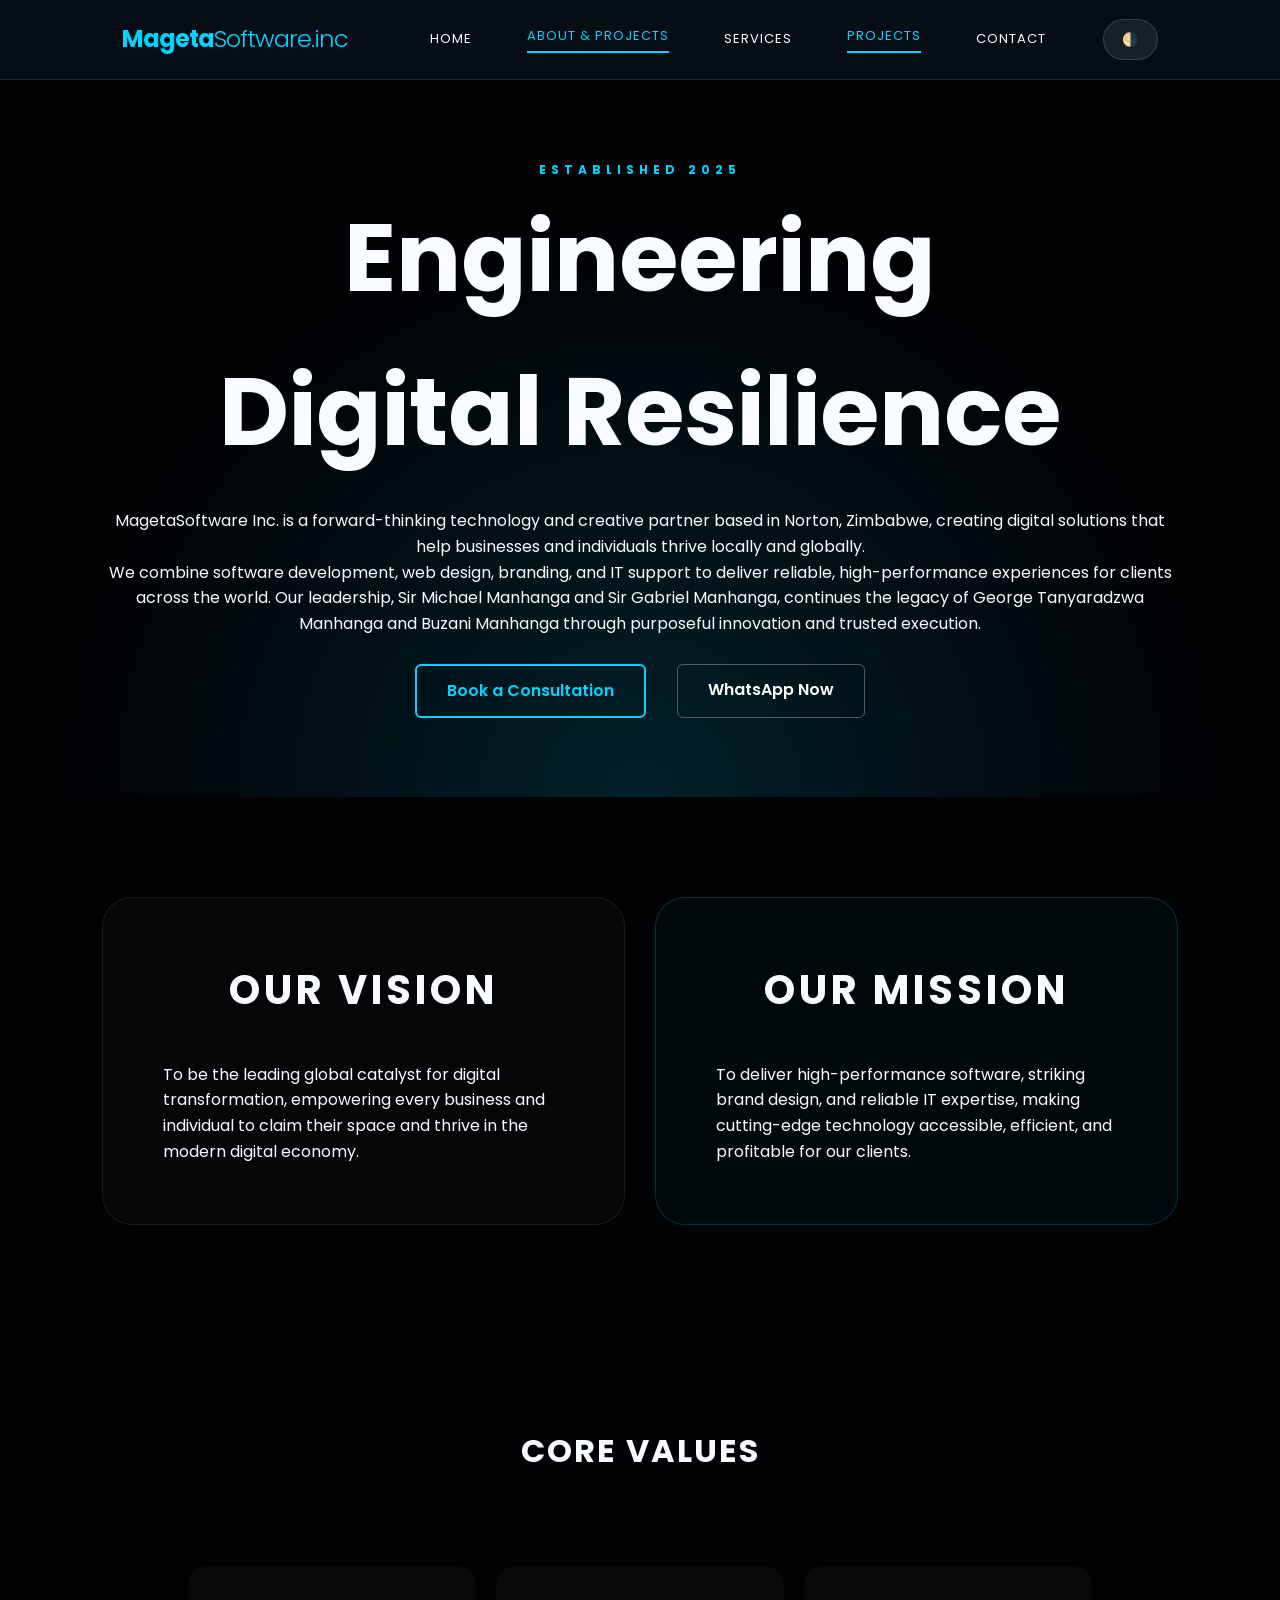
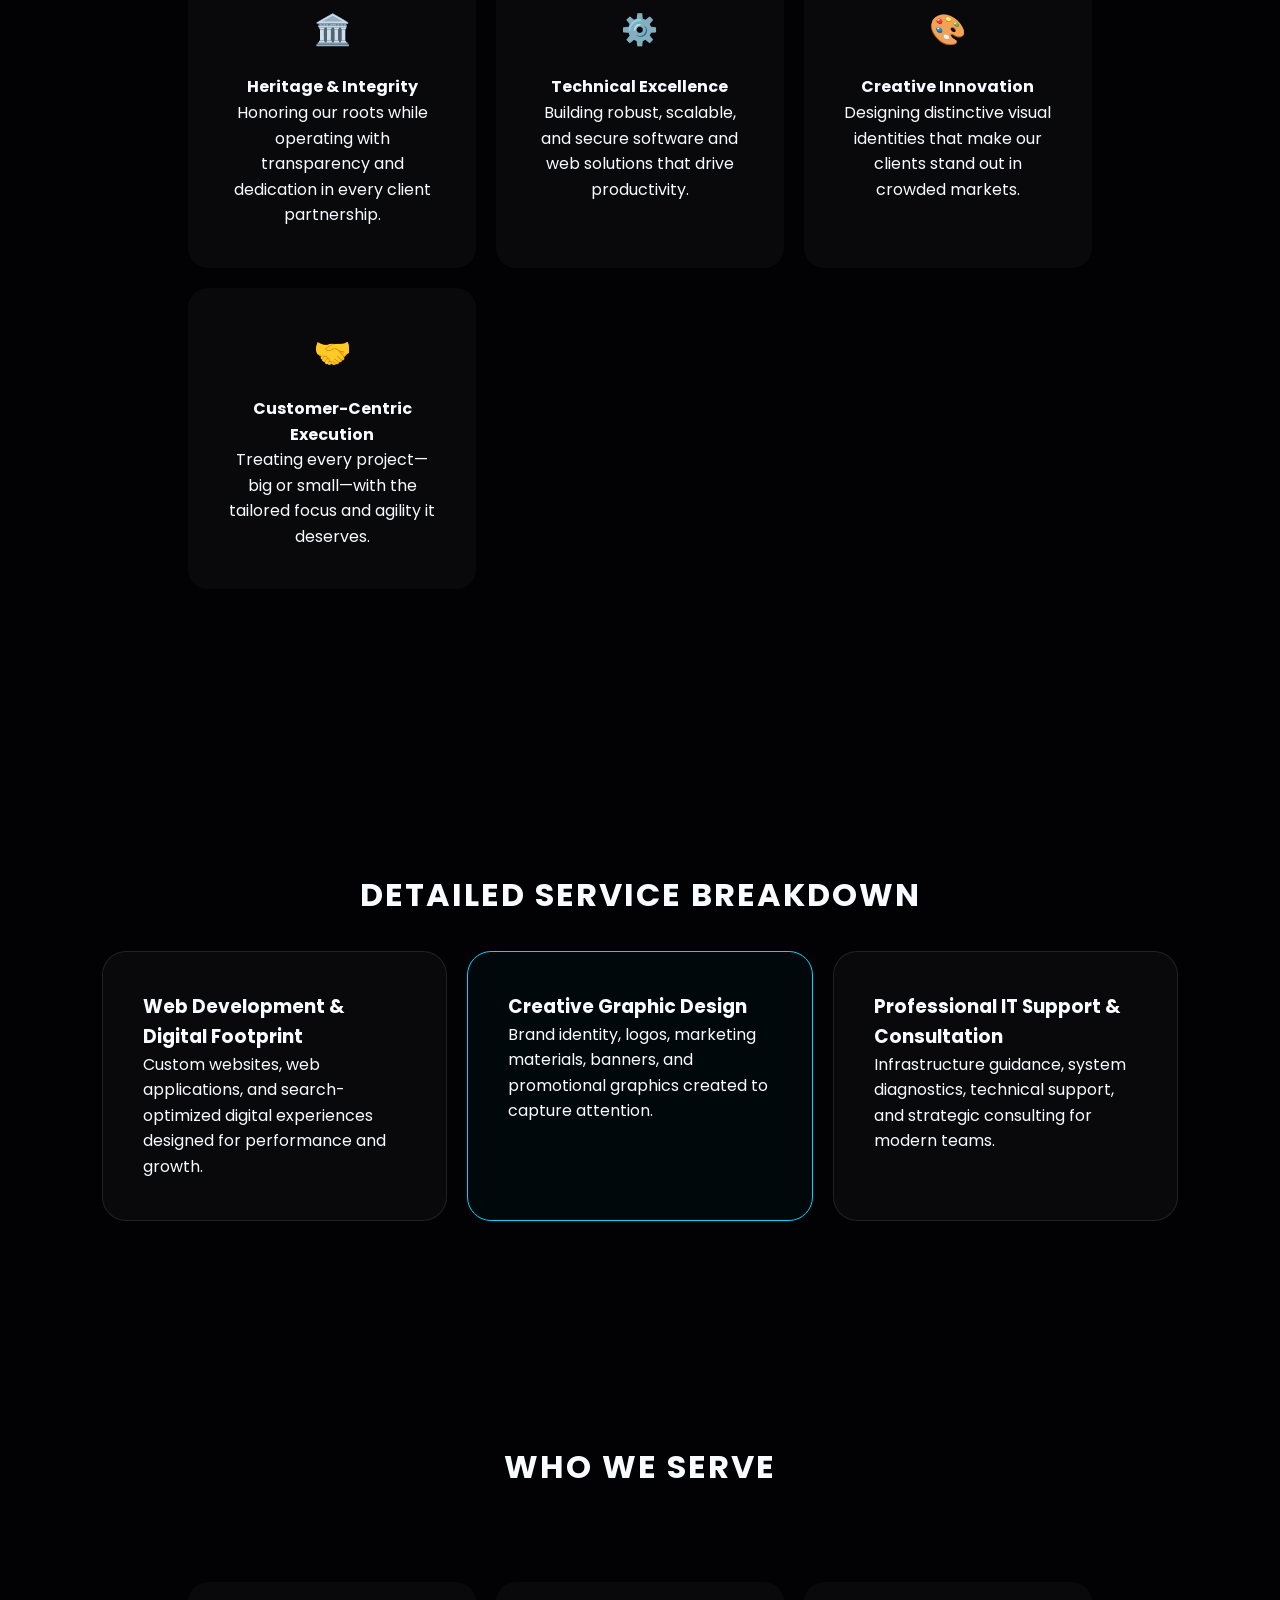
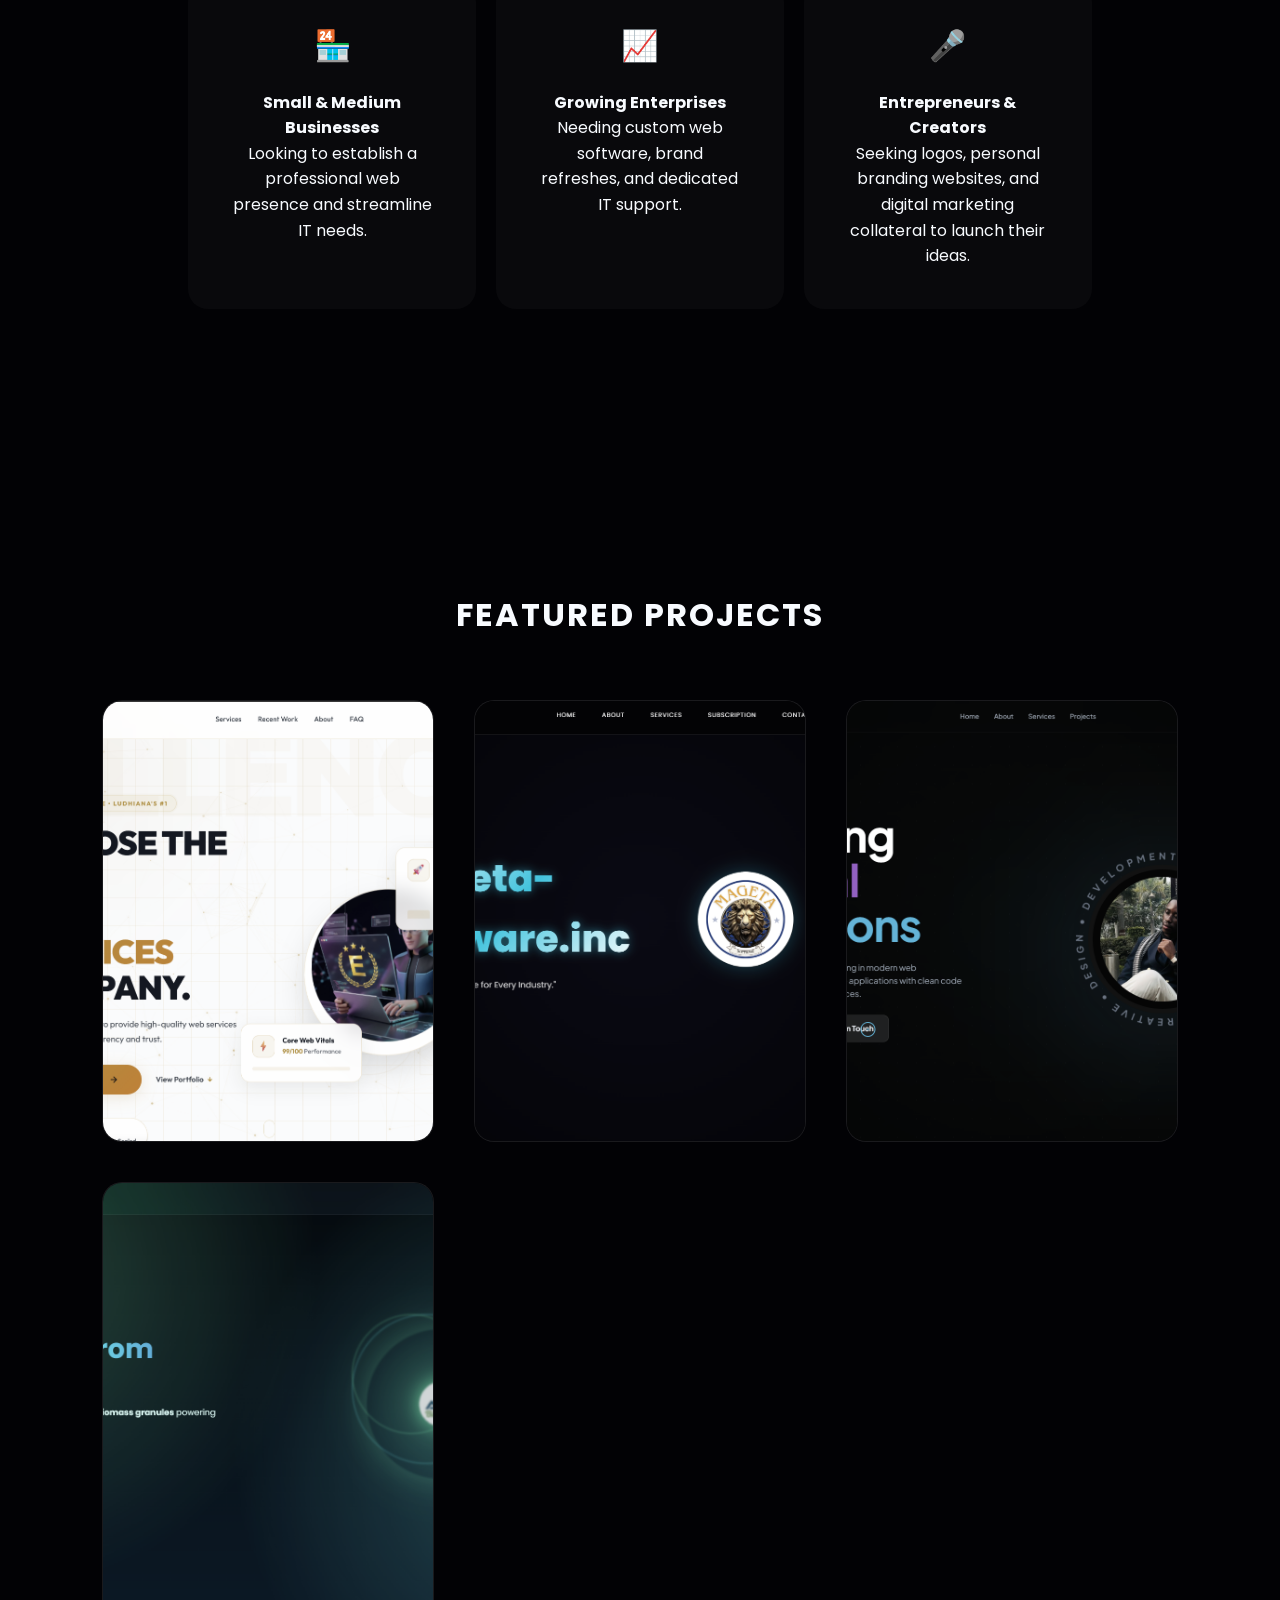
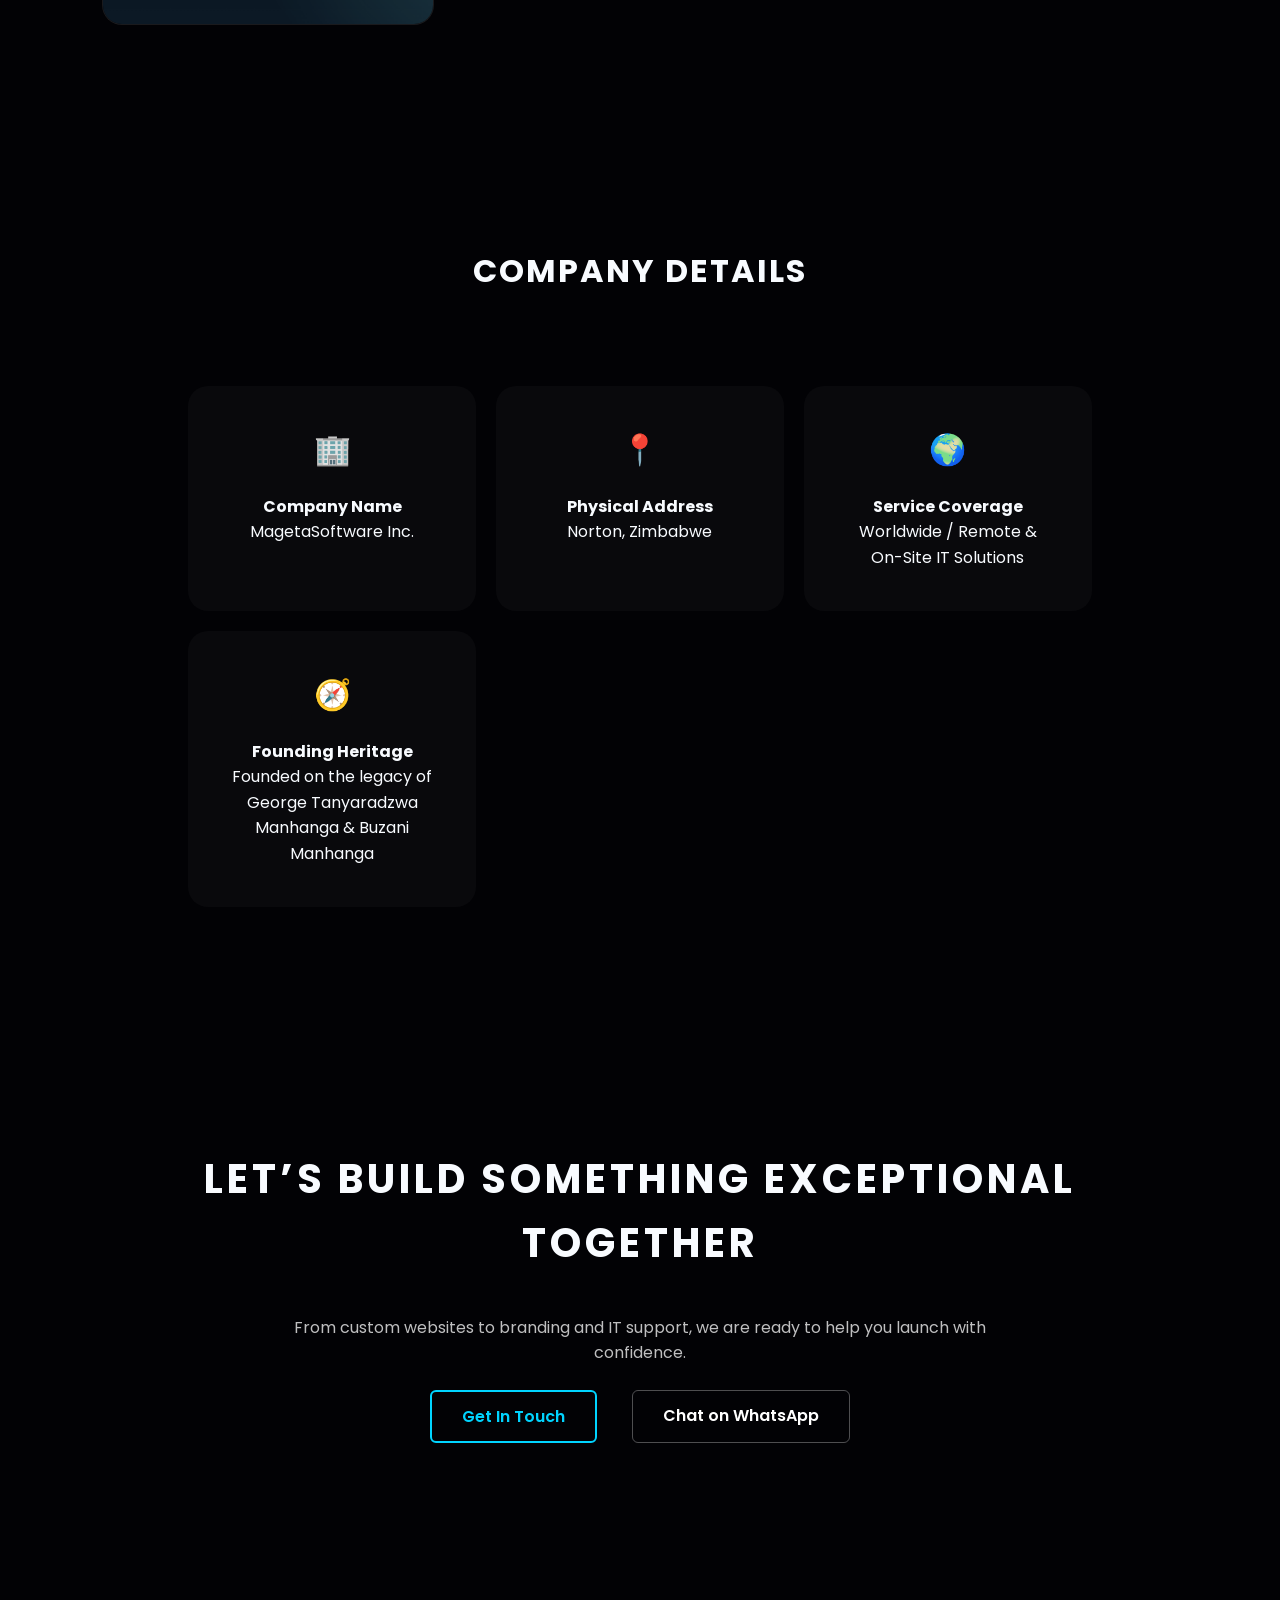
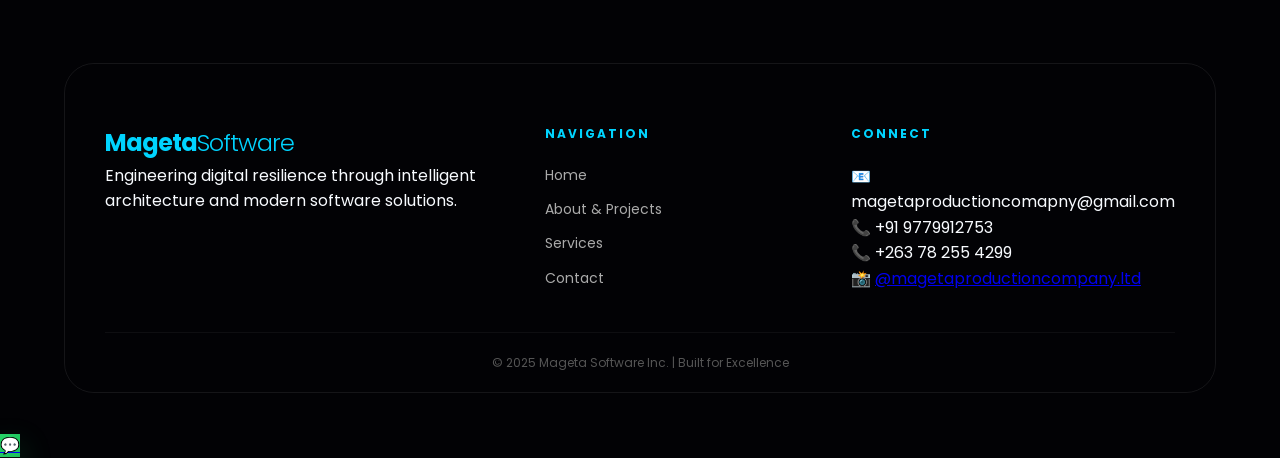
==== commit b2dd2299: "Add files via upload" ====
--- a/about.html
+++ b/about.html
@@ -4,6 +4,8 @@
     <meta charset="UTF-8">
     <meta name="viewport" content="width=device-width, initial-scale=1.0">
     <title>About | Mageta Software Inc.</title>
+    <link rel="icon" type="image/png" href="assets/images/Logo%20mageta.png">
+    <link rel="shortcut icon" href="assets/images/Logo%20mageta.png">
     <link rel="preconnect" href="https://fonts.googleapis.com">
     <link rel="preconnect" href="https://fonts.gstatic.com" crossorigin>
     <link href="https://fonts.googleapis.com/css2?family=Italiana&family=Poppins:wght@300;400;500;700&display=swap" rel="stylesheet">
@@ -225,7 +227,8 @@
             <div class="footer-col">
                 <h4>Connect</h4>
                 <p>📧 magetaproductioncomapny@gmail.com</p>
-                <p>📞 +91 9779912755</p>
+                <p>📞 +91 9779912753</p>
+                <p>📞 +263 78 255 4299</p>
                 <p>📸 <a href="https://www.instagram.com/magetaproductioncompany.ltd/" target="_blank" rel="noopener noreferrer">@magetaproductioncompany.ltd</a></p>
             </div>
         </div>
--- a/css/style.css
+++ b/css/style.css
@@ -995,15 +995,43 @@
 /* --- MOBILE RESPONSIVENESS OVERHAUL --- */
 
 @media (max-width: 768px) {
+    .navbar {
+        padding: 0 16px;
+    }
+
+    .nav-container {
+        gap: 8px;
+        padding: 0;
+    }
+
+    .logo {
+        min-width: 0;
+        font-size: clamp(1rem, 5vw, 1.35rem);
+        white-space: nowrap;
+        overflow: hidden;
+        text-overflow: ellipsis;
+    }
+
+    .theme-toggle-button,
+    .menu-toggle {
+        flex: 0 0 44px;
+        width: 44px;
+        height: 44px;
+        padding: 8px;
+    }
+
     .menu-toggle {
         display: flex;
         font-size: 28px;
         cursor: pointer;
         z-index: 1001;
-        width: 48px;
-        height: 48px;
         border-radius: 50%;
         background: rgba(255, 255, 255, 0.08);
+        color: var(--text-main);
+    }
+
+    body.light-theme .menu-toggle {
+        background: rgba(15, 23, 42, 0.08);
         color: var(--text-main);
     }
 
@@ -1025,6 +1053,12 @@
         padding: 24px;
     }
 
+    body.light-theme #navMenu {
+        background: rgba(255, 255, 255, 0.97);
+        box-shadow: -10px 0 30px rgba(15, 23, 42, 0.12);
+        border-left: 1px solid rgba(15, 23, 42, 0.08);
+    }
+
     #navMenu.active {
         right: 0;
     }
@@ -1038,6 +1072,27 @@
         grid-template-columns: 1fr;
         text-align: center;
         padding-top: 100px;
+        min-width: 0;
+    }
+
+    section,
+    .hero {
+        padding-left: 5%;
+        padding-right: 5%;
+    }
+
+    .hero-image img {
+        max-width: 100%;
+    }
+
+    .info-item,
+    .info-item > div {
+        min-width: 0;
+    }
+
+    .info-item p,
+    .contact-header p {
+        overflow-wrap: anywhere;
     }
 
     .hero-text h1 {
@@ -1113,6 +1168,14 @@
     color: var(--text-main);
 }
 
+body.light-theme #navMenu a {
+    color: var(--text-main);
+}
+
+body.light-theme #navMenu a:hover {
+    color: var(--neon-blue);
+}
+
 /* --- DIRECTORS SPOTLIGHT --- */
 .directors-section {
     padding: 120px 8%;
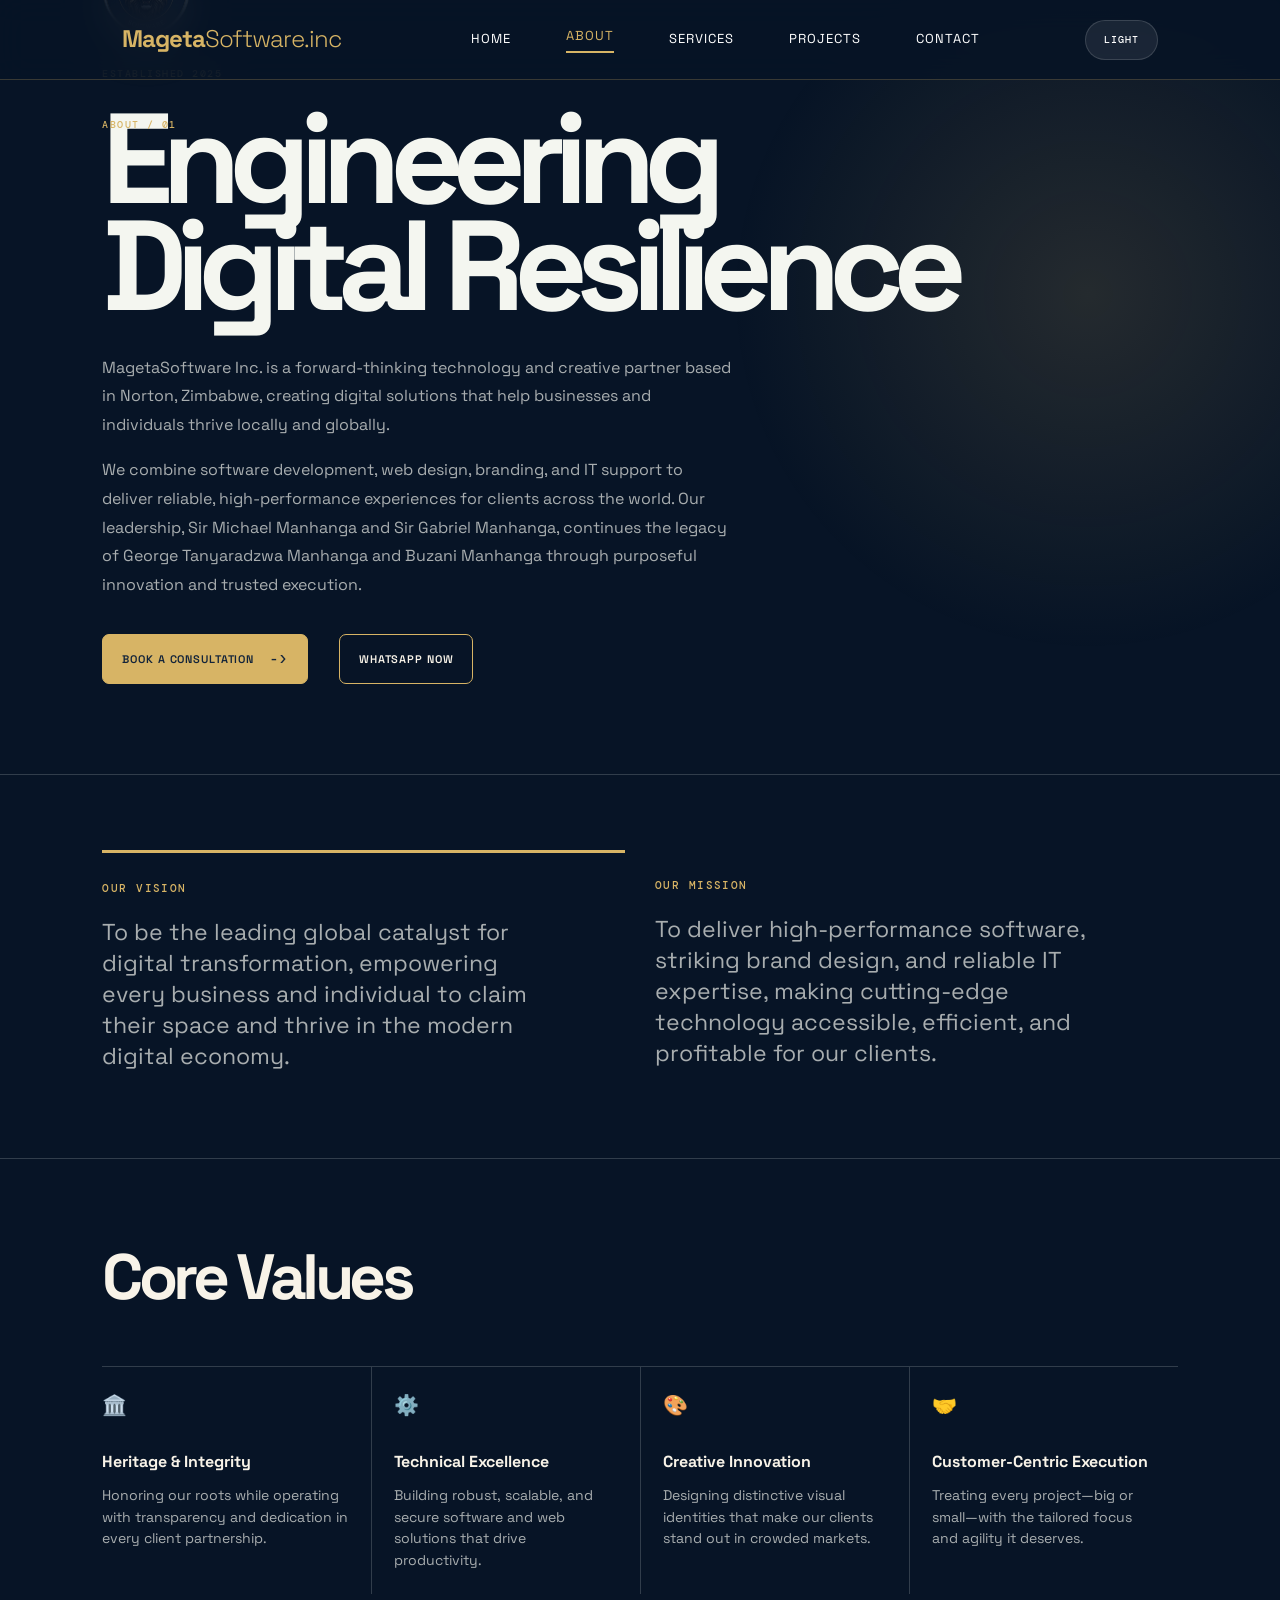
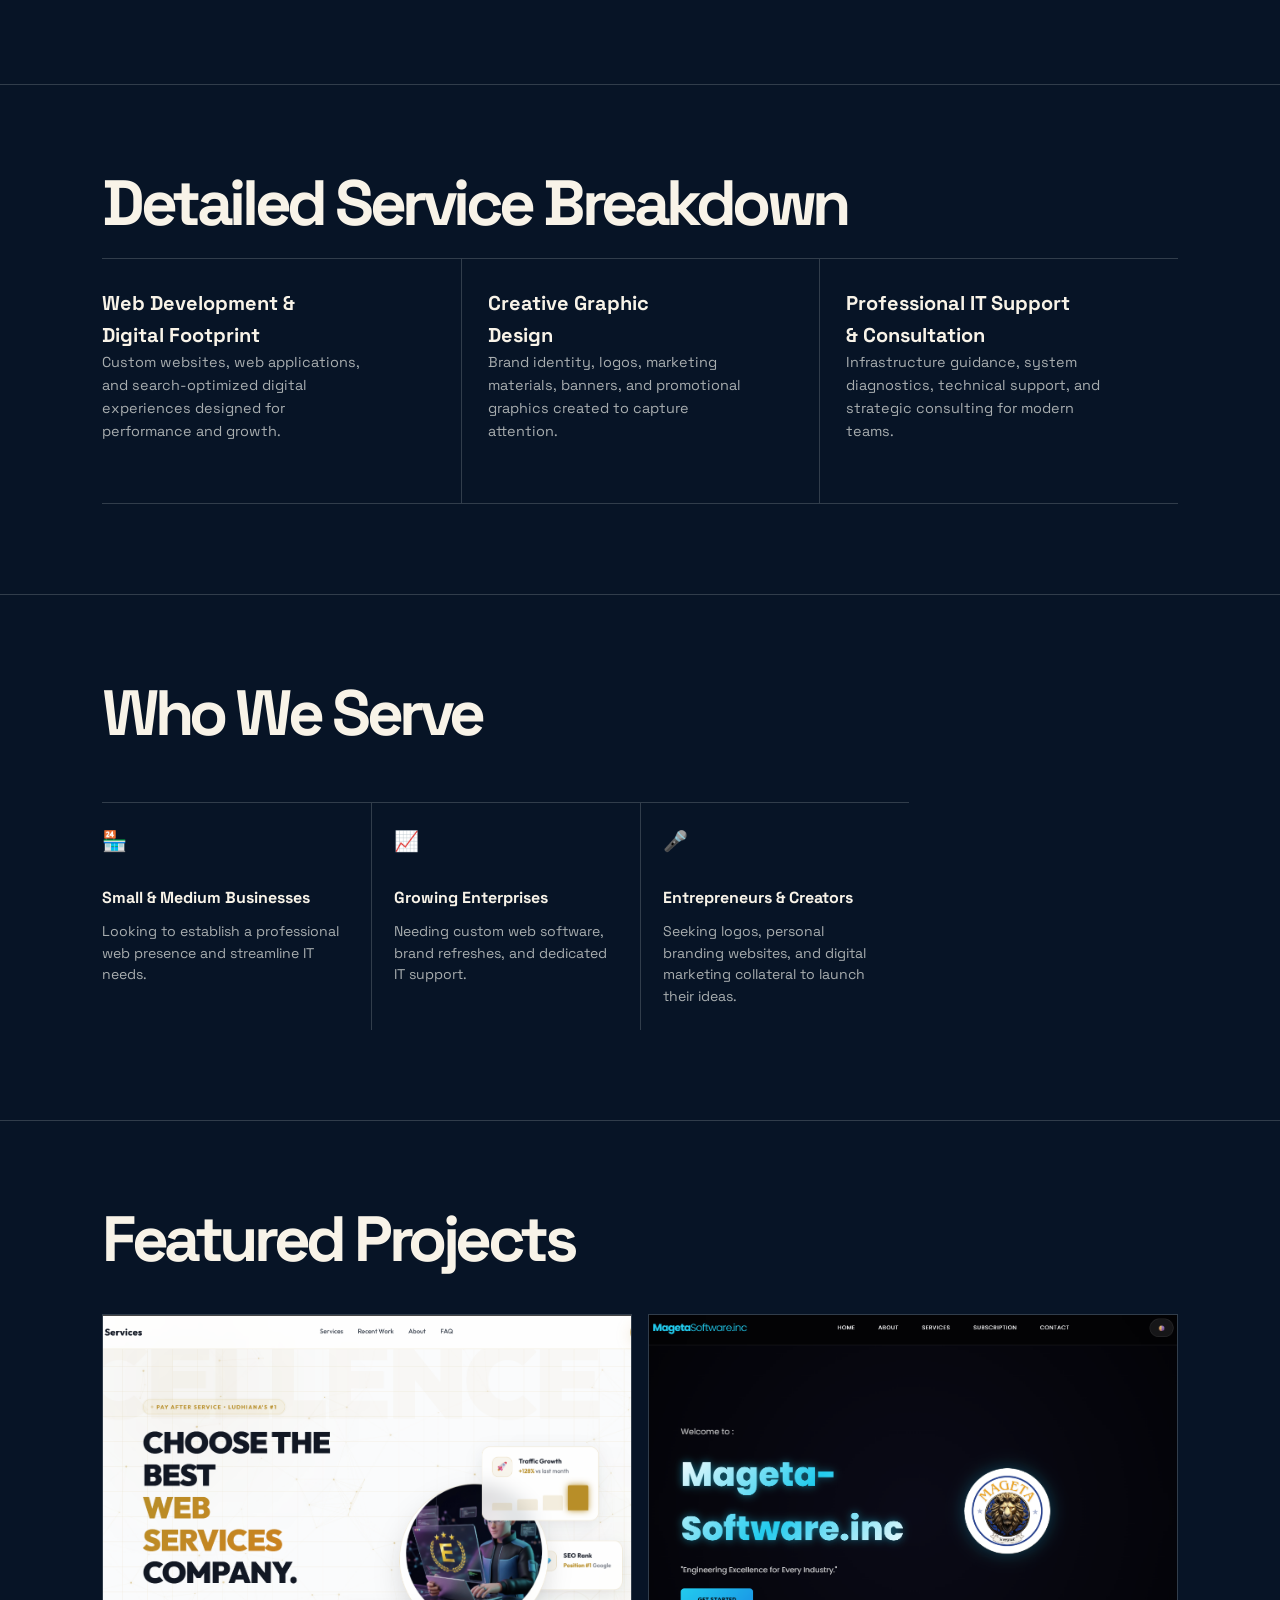
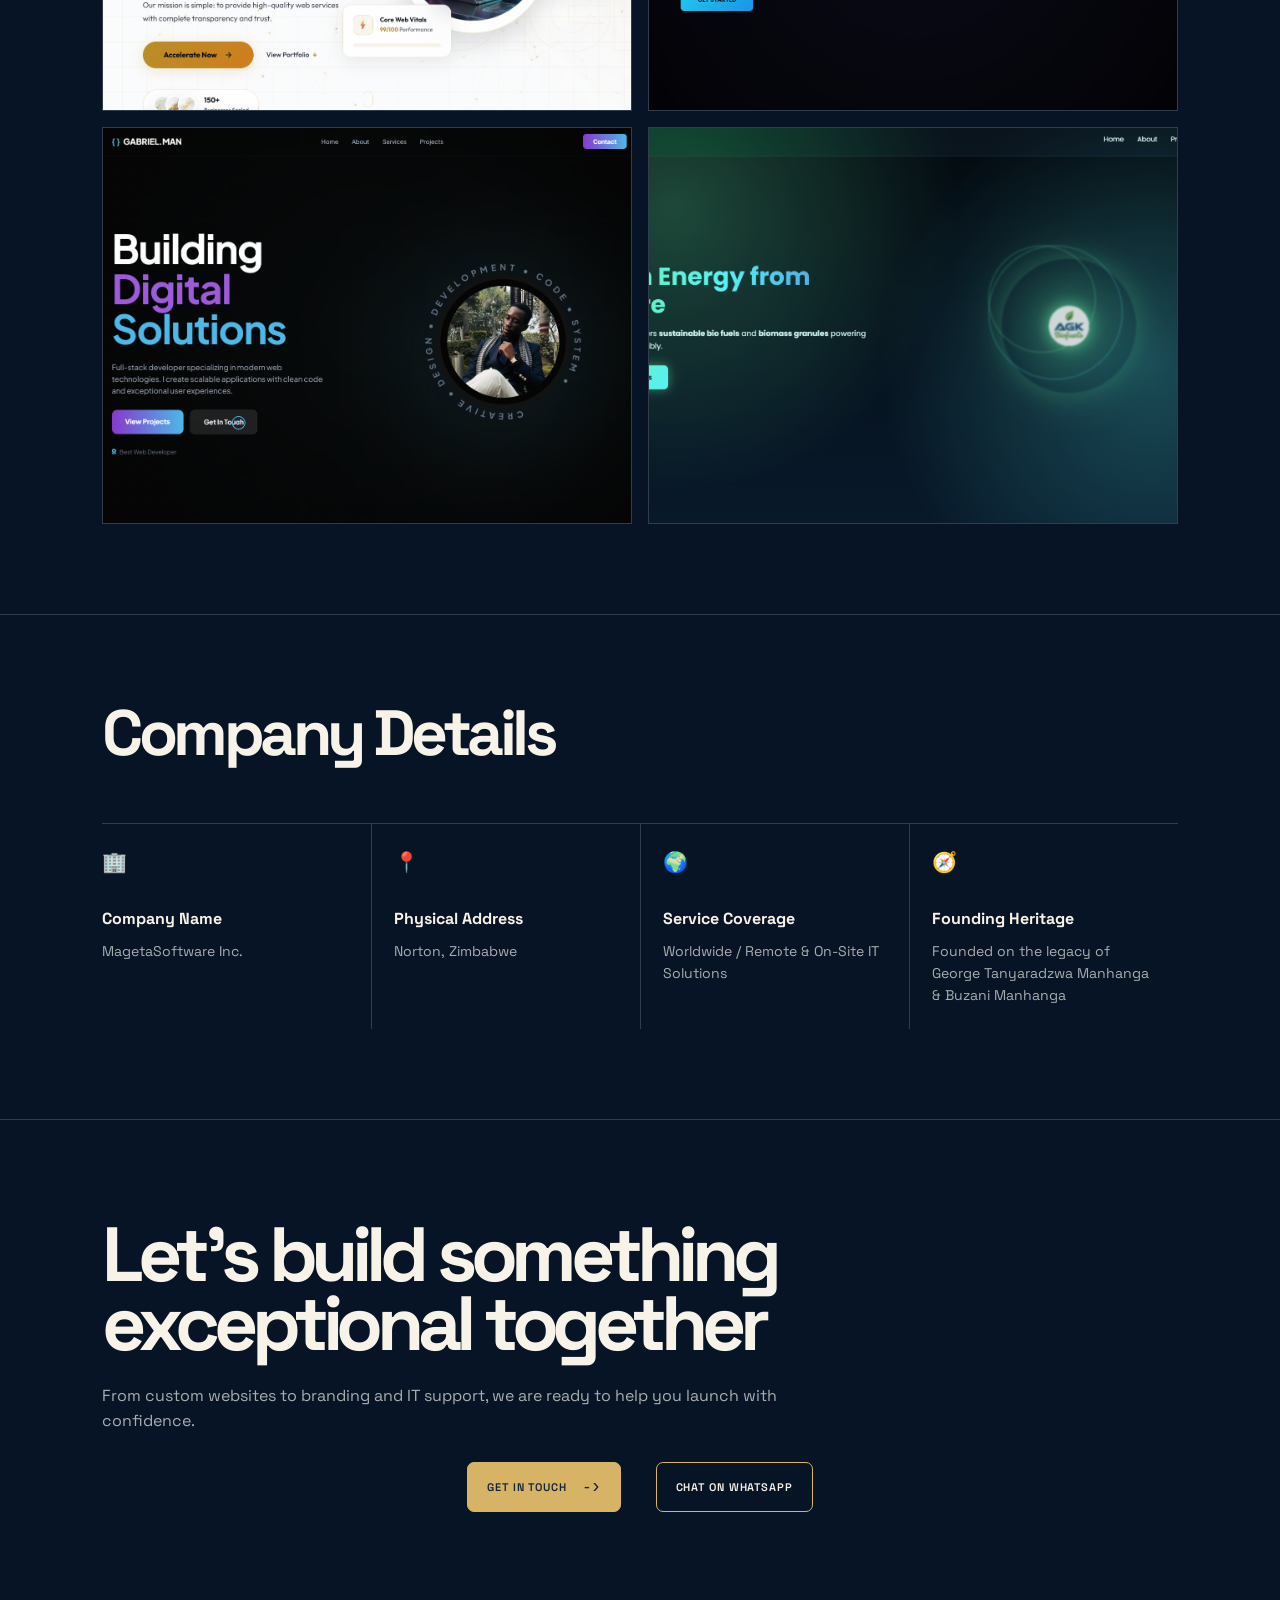
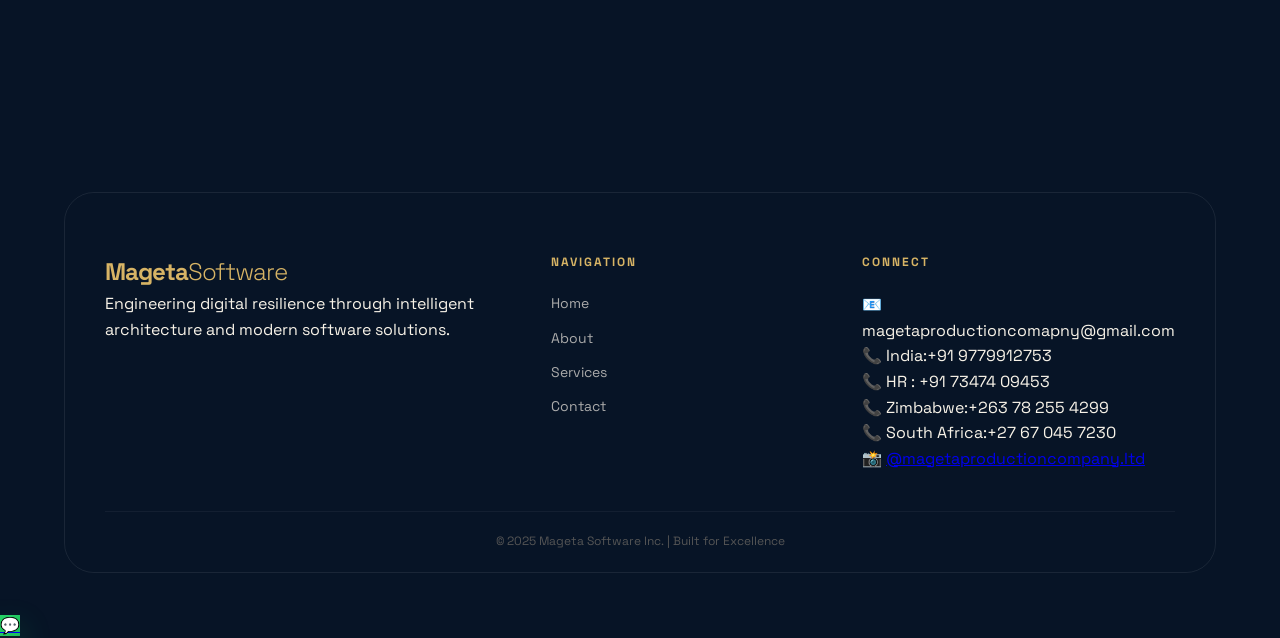
==== commit 69aaaca0: "Add files via upload" ====
--- a/about.html
+++ b/about.html
@@ -8,7 +8,7 @@
     <link rel="shortcut icon" href="assets/images/Logo%20mageta.png">
     <link rel="preconnect" href="https://fonts.googleapis.com">
     <link rel="preconnect" href="https://fonts.gstatic.com" crossorigin>
-    <link href="https://fonts.googleapis.com/css2?family=Italiana&family=Poppins:wght@300;400;500;700&display=swap" rel="stylesheet">
+    <link href="https://fonts.googleapis.com/css2?family=DM+Mono:wght@400;500&family=Space+Grotesk:wght@400;500;600;700&display=swap" rel="stylesheet">
     <link rel="stylesheet" href="css/style.css">
 </head>
 <body class="about-page">
@@ -21,9 +21,9 @@
 
         <nav id="navMenu">
             <a href="index.html" class="nav-link">HOME</a>
-            <a href="about.html" class="nav-link active">ABOUT & PROJECTS</a>
+            <a href="about.html" class="nav-link active">ABOUT</a>
             <a href="index.html#services" class="nav-link">SERVICES</a>
-            <a href="about.html#projects" class="nav-link">PROJECTS</a>
+            <a href="index.html#projects" class="nav-link">PROJECTS</a>
             <a href="index.html#contact" class="nav-link">CONTACT</a>
         </nav>
 
@@ -32,12 +32,9 @@
     </div>
 </header>
 
-<br>
-<br>
-<br>
-
 <section class="about-hero">
     <div class="hero-content">
+        <img class="page-logo" src="assets/images/Logo mageta.png" alt="Mageta Software logo">
         <span class="eyebrow">Established 2025</span>
         <h1 class="glow-text">Engineering <br>Digital Resilience</h1>
         <p>MagetaSoftware Inc. is a forward-thinking technology and creative partner based in Norton, Zimbabwe, creating digital solutions that help businesses and individuals thrive locally and globally.</p>
@@ -49,7 +46,7 @@
     </div>
 </section>
 
-<section class="mission-vision">
+<section class="mission-vision about-beliefs">
     <div class="vision-box glass">
         <h2>Our Vision</h2>
         <p>To be the leading global catalyst for digital transformation, empowering every business and individual to claim their space and thrive in the modern digital economy.</p>
@@ -218,7 +215,7 @@
                 <h4>Navigation</h4>
                 <div class="footer-links">
                     <a href="index.html">Home</a>
-                    <a href="about.html">About & Projects</a>
+                    <a href="about.html">About</a>
                     <a href="index.html#services">Services</a>
                     <a href="index.html#contact">Contact</a>
                 </div>
@@ -227,8 +224,10 @@
             <div class="footer-col">
                 <h4>Connect</h4>
                 <p>📧 magetaproductioncomapny@gmail.com</p>
-                <p>📞 +91 9779912753</p>
-                <p>📞 +263 78 255 4299</p>
+                <p>📞 India:+91 9779912753 </p>
+                <p>📞 HR : +91 73474 09453 </p>
+                <p>📞 Zimbabwe:+263 78 255 4299 </p>
+                <p>📞 South Africa:+27 67 045 7230  </p>
                 <p>📸 <a href="https://www.instagram.com/magetaproductioncompany.ltd/" target="_blank" rel="noopener noreferrer">@magetaproductioncompany.ltd</a></p>
             </div>
         </div>
--- a/css/style.css
+++ b/css/style.css
@@ -92,6 +92,189 @@
 body.light-theme .btn-outline {
     color: var(--text-main);
     border-color: var(--neon-blue);
+}
+
+/* Homepage refresh: editorial project-first layout */
+:root {
+    --accent-soft: rgba(0, 212, 255, 0.12);
+    --page-line: rgba(255, 255, 255, 0.14);
+    --font-main: 'Space Grotesk', sans-serif;
+    --font-mono: 'DM Mono', monospace;
+}
+
+body.light-theme {
+    --bg-deep: #f3f4ef;
+    --bg-surface: rgba(243, 244, 239, 0.88);
+    --glass: rgba(255, 255, 255, 0.72);
+    --card-surface: #ffffff;
+    --text-main: #151817;
+    --text-muted: #59605d;
+    --neon-blue: #007c83;
+    --accent-soft: rgba(0, 124, 131, 0.1);
+    --page-line: rgba(21, 24, 23, 0.16);
+}
+
+body::before {
+    background: radial-gradient(circle at 80% 10%, var(--accent-soft), transparent 32%), var(--bg-deep);
+}
+
+.navbar { border-bottom-color: var(--page-line); }
+.logo { font-size: 1.15rem; letter-spacing: -0.04em; }
+.logo span { color: var(--text-muted); }
+.theme-toggle-button {
+    min-width: 72px;
+    padding: 9px 12px;
+    background: var(--accent-soft);
+    border-color: var(--neon-blue);
+    color: var(--neon-blue);
+    font: 500 10px var(--font-mono);
+    letter-spacing: 0.08em;
+}
+.menu-toggle { color: var(--text-main); }
+.hero {
+    min-height: 84vh;
+    padding-top: calc(var(--nav-h) + 50px);
+    padding-bottom: 80px;
+    position: relative;
+}
+.hero::after {
+    content: 'MAGETA / SOFTWARE / 2025';
+    position: absolute;
+    right: 8%;
+    bottom: 34px;
+    color: var(--text-muted);
+    font: 10px var(--font-mono);
+    letter-spacing: 0.14em;
+}
+.hero-container { max-width: 1400px; width: 100%; margin: 0 auto; gap: 8%; }
+.welcome-text, .tagline { color: var(--text-muted); font: 500 11px var(--font-mono); letter-spacing: 0.12em; text-transform: uppercase; }
+.brand {
+    font-size: clamp(3.5rem, 8.5vw, 8.5rem);
+    line-height: 0.88;
+    letter-spacing: -0.08em;
+    background: none;
+    -webkit-text-fill-color: initial;
+    color: var(--text-main);
+    filter: none;
+}
+body.light-theme .brand { background: none; -webkit-text-fill-color: initial; color: var(--text-main); }
+.hero-image { border-left: 1px solid var(--page-line); padding-left: 8%; }
+.hero-image img { aspect-ratio: auto; border-radius: 0; filter: drop-shadow(0 20px 35px var(--accent-soft)); }
+
+.projects-section { max-width: 1400px; padding-top: 55px; }
+.section-kicker { display: flex; gap: 18px; align-items: center; color: var(--neon-blue); font: 500 11px var(--font-mono); letter-spacing: 0.12em; text-transform: uppercase; }
+.section-kicker span { color: var(--text-muted); }
+.projects-heading { display: flex; justify-content: space-between; align-items: end; gap: 30px; margin: 28px 0 45px; }
+.projects-heading h2 { margin: 0; text-align: left; font-size: clamp(2.8rem, 6vw, 6rem); line-height: 0.9; letter-spacing: -0.07em; text-transform: none; }
+.projects-heading h2 em { color: var(--neon-blue); font-style: normal; }
+.projects-heading p { max-width: 290px; color: var(--text-muted); font-size: 0.95rem; }
+.projects-grid { display: grid; grid-template-columns: 1.3fr 0.7fr 0.7fr; gap: 16px; }
+.project-tile { min-height: 300px; position: relative; overflow: hidden; background: var(--card-surface); border: 1px solid var(--page-line); text-decoration: none; }
+.project-tile-wide { grid-column: span 1; }
+.project-tile img { width: 100%; height: 100%; min-height: 300px; display: block; object-fit: cover; transition: transform 0.6s cubic-bezier(0.16, 1, 0.3, 1); }
+.project-tile::after { content: ''; position: absolute; inset: 35% 0 0; background: linear-gradient(transparent, rgba(0, 0, 0, 0.82)); }
+.project-tile:hover img { transform: scale(1.06); }
+.project-meta { position: absolute; z-index: 1; left: 22px; right: 22px; bottom: 20px; color: #fff; display: flex; flex-direction: column; gap: 5px; }
+.project-meta strong { font-size: 1.1rem; }
+.project-meta small { font: 10px var(--font-mono); letter-spacing: 0.08em; text-transform: uppercase; opacity: 0.75; }
+
+.mobile-notice { display: none; }
+.contact-form input, .contact-form textarea { color: var(--text-main); }
+body.light-theme .contact-form input, body.light-theme .contact-form textarea { color: var(--text-main); }
+
+/* Brand palette: drawn from the Mageta mark */
+:root {
+    --neon-blue: #d7b465;
+    --accent-soft: rgba(215, 180, 101, 0.14);
+    --page-line: rgba(215, 180, 101, 0.24);
+}
+
+body {
+    --bg-deep: #071426;
+    --bg-surface: rgba(7, 20, 38, 0.9);
+    --card-surface: rgba(19, 38, 63, 0.78);
+    --glass: rgba(255, 255, 255, 0.055);
+    --text-main: #f8f3e8;
+    --text-muted: rgba(248, 243, 232, 0.7);
+}
+
+body.light-theme {
+    --bg-deep: #f7f1e3;
+    --bg-surface: rgba(247, 241, 227, 0.9);
+    --card-surface: rgba(255, 253, 247, 0.9);
+    --glass: rgba(255, 255, 255, 0.68);
+    --text-main: #13243a;
+    --text-muted: #5d5a51;
+    --neon-blue: #a77a22;
+    --accent-soft: rgba(167, 122, 34, 0.13);
+    --page-line: rgba(19, 36, 58, 0.18);
+}
+
+.navbar { background: color-mix(in srgb, var(--bg-deep) 88%, transparent); }
+.logo, .logo span, nav a.active, nav a:hover, .eyebrow, .section-kicker, .member-role { color: var(--neon-blue); }
+.btn-primary, .btn-secondary { background: var(--neon-blue); color: #101a28; border-color: var(--neon-blue); }
+.btn-primary:hover, .btn-secondary:hover { box-shadow: 0 12px 30px rgba(215, 180, 101, 0.25); }
+.btn-outline { color: var(--text-main); border-color: var(--neon-blue); }
+.btn-outline:hover { background: rgba(215, 180, 101, 0.12); }
+.project-tile::after { background: linear-gradient(transparent, rgba(7, 20, 38, 0.9)); }
+.hero-image img { filter: drop-shadow(0 20px 35px rgba(215, 180, 101, 0.2)); }
+
+.page-logo {
+    width: 88px;
+    height: 88px;
+    object-fit: contain;
+    display: block;
+    margin-bottom: 24px;
+    filter: drop-shadow(0 12px 20px rgba(215, 180, 101, 0.18));
+}
+
+.subscription-logo { width: 96px; height: 96px; margin-bottom: 28px; }
+
+@media (max-width: 768px) {
+    .floating-actions { bottom: 88px; right: 14px; }
+    .hero { min-height: auto; padding-top: 135px; padding-bottom: 80px; }
+    .hero::after { display: none; }
+    .hero-container { gap: 42px; }
+    .hero-image { order: -1; border-left: 0; border-bottom: 1px solid var(--page-line); padding: 0 0 25px; }
+    .hero-image img { max-width: 260px; }
+    .hero-text { text-align: left; }
+    .brand { font-size: clamp(3.2rem, 16vw, 5.5rem); }
+    .projects-section { padding-top: 35px; }
+    .projects-heading { display: block; margin-bottom: 28px; }
+    .projects-heading h2 { font-size: clamp(3rem, 15vw, 5rem); margin-bottom: 22px; }
+    .projects-heading p { max-width: 330px; }
+    .projects-grid { grid-template-columns: 1fr 1fr; gap: 10px; }
+    .project-tile, .project-tile-wide { grid-column: span 1; min-height: 210px; }
+    .project-tile-wide { grid-column: span 2; }
+    .project-tile img { min-height: 210px; }
+    .project-meta { left: 14px; right: 10px; bottom: 14px; }
+    .project-meta strong { font-size: 0.9rem; }
+    .project-meta small { font-size: 8px; }
+    .mobile-notice {
+        position: fixed;
+        display: flex;
+        align-items: center;
+        gap: 11px;
+        left: 14px;
+        right: 14px;
+        bottom: 14px;
+        z-index: 1300;
+        padding: 13px 13px 13px 16px;
+        color: #f7ffff;
+        background: rgba(13, 25, 29, 0.78);
+        border: 1px solid rgba(255, 255, 255, 0.28);
+        border-radius: 18px;
+        box-shadow: 0 18px 45px rgba(0, 0, 0, 0.32), inset 0 1px rgba(255, 255, 255, 0.22);
+        backdrop-filter: blur(18px) saturate(140%);
+    }
+    .mobile-notice > span:nth-child(2) { display: flex; flex-direction: column; min-width: 0; }
+    .mobile-notice strong { font-size: 12px; white-space: nowrap; }
+    .mobile-notice small { color: rgba(247, 255, 255, 0.66); font: 10px var(--font-mono); margin-top: 2px; }
+    .notice-pulse { width: 8px; height: 8px; flex: 0 0 8px; border-radius: 50%; background: #8af0d1; box-shadow: 0 0 0 5px rgba(138, 240, 209, 0.13), 0 0 14px #8af0d1; }
+    .mobile-notice a { margin-left: auto; width: 33px; height: 33px; flex: 0 0 33px; display: grid; place-items: center; border-radius: 50%; color: #0d191d; background: #8af0d1; text-decoration: none; font-size: 20px; }
+    body.light-theme .mobile-notice { color: #102023; background: rgba(255, 255, 255, 0.78); border-color: rgba(16, 32, 35, 0.2); box-shadow: 0 18px 45px rgba(16, 32, 35, 0.18), inset 0 1px rgba(255, 255, 255, 0.9); }
+    body.light-theme .mobile-notice small { color: rgba(16, 32, 35, 0.62); }
+    body.light-theme .mobile-notice a { color: #fff; background: var(--neon-blue); }
 }
 
 * { margin: 0; padding: 0; box-sizing: border-box; }
@@ -417,7 +600,7 @@
 }
 
 /* 2. Service/Product Icons */
-.product-card img, .erp-visual img {
+.product-card img, .product-visual img {
     width: 100%;
     max-width: 120px; /* Standardized icon size */
     height: 120px;
@@ -466,7 +649,7 @@
     filter: drop-shadow(0 0 20px rgba(0, 212, 255, 0.3));
 }
 
-/* Fix Service Icons (ERP & Product Icons) */
+/* Fix Service Icons and Product Icons */
 .service-main img, .product-card img {
     max-width: 120px;
     height: 120px;
@@ -817,7 +1000,7 @@
     transform: scale(1.1);
 }
 
-/* ERP Flagship Styling */
+/* Flagship digital service styling */
 .flagship-glass {
     display: grid;
     grid-template-columns: 1fr 1fr;
@@ -1634,8 +1817,8 @@
     display: none;
 }
 
-/* Beyond ERP Section */
-.beyond-erp {
+/* Additional digital services */
+.additional-services {
     padding: 100px 8%;
     max-width: 1400px;
     margin: 0 auto;
@@ -2014,4 +2197,327 @@
 #mobile-nav.open { transform: translateX(0); display: block; }
 
 /* Make hero illustration area look more refined on larger screens */
-.hero-visual { border-radius: 16px; padding: 18px; background: linear-gradient(180deg, rgba(255,255,255,0.02), rgba(6,182,212,0.01)); border: 1px solid rgba(255,255,255,0.03); }+.hero-visual { border-radius: 16px; padding: 18px; background: linear-gradient(180deg, rgba(255,255,255,0.02), rgba(6,182,212,0.01)); border: 1px solid rgba(255,255,255,0.03); }
+
+@media (max-width: 768px) {
+    .floating-actions { bottom: 88px; right: 14px; }
+}
+
+/* Shared finish for every page */
+body {
+    background: var(--bg-deep);
+    color: var(--text-main);
+}
+
+.navbar {
+    background: color-mix(in srgb, var(--bg-deep) 84%, transparent);
+    border-bottom: 1px solid var(--page-line);
+}
+
+.subscription-page {
+    --page-line: rgba(255, 255, 255, 0.14);
+    --font-main: 'Space Grotesk', sans-serif;
+    --font-mono: 'DM Mono', monospace;
+}
+
+.subscription-page.light-theme { --page-line: rgba(21, 24, 23, 0.16); }
+.subscription-page .subscription-section { padding-top: 150px; }
+.subscription-page .subscription-header { max-width: 760px; margin: 0 auto 72px; text-align: left; }
+.subscription-page .subscription-header::before { content: 'SERVICES / 03'; display: block; margin-bottom: 25px; color: var(--neon-blue); font: 500 10px var(--font-mono); letter-spacing: 0.14em; }
+.subscription-page .subscription-header h1 { font-size: clamp(3.5rem, 8vw, 8rem); line-height: 0.88; letter-spacing: -0.08em; text-transform: none; }
+.subscription-page .subscription-header p { max-width: 520px; margin: 25px 0 0; color: var(--text-muted); line-height: 1.7; }
+.subscription-page .subscription-logo { margin-left: auto; margin-right: auto; }
+.subscription-page .pricing-grid { gap: 14px; }
+.subscription-page .pricing-card { border-radius: 0; border-color: var(--page-line); background: var(--glass); padding: 34px 28px; }
+.subscription-page .pricing-card:hover { transform: translateY(-5px); }
+.subscription-page .pricing-card.featured { transform: none; background: var(--accent-soft); }
+.subscription-page .plan-name { font: 500 12px var(--font-mono); letter-spacing: 0.1em; text-transform: uppercase; }
+.subscription-page .plan-price { font-size: clamp(2.4rem, 4vw, 4rem); letter-spacing: -0.06em; }
+.subscription-page .plan-button { border-radius: 0; }
+.subscription-page .comparison-table { border-radius: 0; background: var(--glass); }
+.subscription-page .faq-item { border-radius: 0; background: var(--glass); }
+.subscription-page .modal-dialog { border-radius: 0; background: var(--bg-surface); }
+
+body.light-theme,
+body.light-theme .navbar,
+body.light-theme .footer,
+body.light-theme section,
+body.light-theme .contact,
+body.light-theme .main-footer {
+    background-color: var(--bg-deep);
+    color: var(--text-main);
+}
+
+body.light-theme::before { background: radial-gradient(circle at 80% 10%, var(--accent-soft), transparent 32%), var(--bg-deep); }
+body.light-theme .vision-box,
+body.light-theme .value-card,
+body.light-theme .bento-card,
+body.light-theme .service-card,
+body.light-theme .product-card,
+body.light-theme .process-step,
+body.light-theme .contact-form input,
+body.light-theme .contact-form textarea,
+body.light-theme .pricing-card,
+body.light-theme .faq-item {
+    background-color: var(--card-surface);
+    color: var(--text-main);
+    border-color: var(--page-line);
+}
+
+body.light-theme h1,
+body.light-theme h2,
+body.light-theme h3,
+body.light-theme h4,
+body.light-theme p,
+body.light-theme li,
+body.light-theme label,
+body.light-theme .nav-link,
+body.light-theme .info-item p,
+body.light-theme .contact-header p,
+body.light-theme .footer p {
+    color: var(--text-main);
+}
+
+body.light-theme p,
+body.light-theme .intro-text,
+body.light-theme .tagline,
+body.light-theme .welcome-text,
+body.light-theme .vision-box p,
+body.light-theme .value-card p,
+body.light-theme .bento-card p,
+body.light-theme .service-card p,
+body.light-theme .product-card p,
+body.light-theme .process-step p,
+body.light-theme .contact-header p,
+body.light-theme .footer p,
+body.light-theme .plan-billing,
+body.light-theme .plan-features li {
+    color: var(--text-muted);
+}
+
+body.light-theme .btn-primary,
+body.light-theme .btn-secondary,
+body.light-theme .contact-form button,
+body.light-theme .plan-button:not(.outline) {
+    color: #13243a;
+}
+
+body.light-theme .btn-primary,
+body.light-theme .btn-secondary,
+body.light-theme .contact-form button,
+body.light-theme .plan-button:not(.outline) {
+    background: var(--neon-blue);
+    border-color: var(--neon-blue);
+}
+
+/* Unified modern action controls */
+.btn,
+.btn-primary,
+.btn-secondary,
+.btn-outline,
+.btn-submit,
+.contact-form button,
+.plan-button {
+    position: relative;
+    display: inline-flex;
+    align-items: center;
+    justify-content: center;
+    gap: 16px;
+    min-height: 50px;
+    padding: 13px 19px;
+    border: 1px solid var(--neon-blue);
+    border-radius: 7px !important;
+    font: 600 11px var(--font-main);
+    letter-spacing: 0.08em;
+    line-height: 1;
+    text-decoration: none;
+    text-transform: uppercase;
+    cursor: pointer;
+    transition: transform 180ms ease, background-color 180ms ease, color 180ms ease, box-shadow 180ms ease;
+}
+
+.btn::after,
+.btn-primary::after,
+.btn-secondary::after,
+.btn-submit::after,
+.contact-form button::after,
+.plan-button:not(.outline)::after {
+    content: '->';
+    font: 500 13px var(--font-mono);
+    transition: transform 180ms ease;
+}
+
+.btn:hover,
+.btn-primary:hover,
+.btn-secondary:hover,
+.btn-outline:hover,
+.btn-submit:hover,
+.contact-form button:hover,
+.plan-button:hover {
+    transform: translateY(-2px);
+    box-shadow: 0 10px 24px rgba(215, 180, 101, 0.2);
+}
+
+.btn:hover::after,
+.btn-primary:hover::after,
+.btn-secondary:hover::after,
+.btn-submit:hover::after,
+.contact-form button:hover::after,
+.plan-button:not(.outline):hover::after { transform: translateX(4px); }
+
+.btn-primary,
+.btn-secondary,
+.btn-submit,
+.contact-form button,
+.plan-button:not(.outline) {
+    background: var(--neon-blue) !important;
+    color: #13243a !important;
+}
+
+.btn-outline,
+.plan-button.outline {
+    background: transparent !important;
+    color: var(--text-main) !important;
+}
+
+.btn-outline:hover,
+.plan-button.outline:hover { background: var(--accent-soft) !important; }
+
+.theme-toggle-button {
+    min-height: 40px;
+    border-radius: 999px !important;
+    letter-spacing: 0.1em;
+}
+
+.menu-toggle {
+    border: 1px solid var(--page-line);
+    border-radius: 50% !important;
+    transition: transform 180ms ease, border-color 180ms ease, background-color 180ms ease;
+}
+
+.menu-toggle:hover { transform: rotate(8deg); border-color: var(--neon-blue); background: var(--accent-soft); }
+
+@media (max-width: 768px) {
+    .btn,
+    .btn-primary,
+    .btn-secondary,
+    .btn-outline,
+    .btn-submit,
+    .contact-form button,
+    .plan-button { width: 100%; }
+    .hero-actions .btn,
+    .hero-actions .btn-primary,
+    .hero-actions .btn-secondary,
+    .hero-actions .btn-outline,
+    .about-buttons .btn,
+    .about-buttons .btn-primary,
+    .about-buttons .btn-secondary,
+    .about-buttons .btn-outline { width: auto; }
+}
+
+@media (max-width: 768px) {
+    .subscription-page .subscription-section { padding: 125px 5% 45px; }
+    .subscription-page .subscription-header { margin-bottom: 48px; }
+    .subscription-page .subscription-header h1 { font-size: clamp(3.5rem, 18vw, 6rem); }
+    .subscription-page .pricing-grid { grid-template-columns: 1fr; }
+    .subscription-page .pricing-card.featured { order: -1; }
+    .subscription-page .comparison-section { overflow-x: auto; }
+    .subscription-page .comparison-table { min-width: 620px; }
+}
+
+/* About page: editorial studio profile */
+.about-page {
+    --about-ink: #f4f6f0;
+    --about-muted: rgba(244, 246, 240, 0.68);
+    --about-rule: rgba(244, 246, 240, 0.18);
+}
+
+.about-page.light-theme {
+    --about-ink: #151817;
+    --about-muted: #5d6561;
+    --about-rule: rgba(21, 24, 23, 0.17);
+}
+
+.about-page .about-hero {
+    min-height: 86vh;
+    max-width: 1400px;
+    margin: 0 auto;
+    padding: 150px 8% 90px;
+    align-items: flex-start;
+    justify-content: flex-end;
+    text-align: left;
+    position: relative;
+    background: radial-gradient(circle at 85% 38%, var(--accent-soft), transparent 30%);
+}
+
+.about-page .about-hero::before {
+    content: 'ABOUT / 01';
+    position: absolute;
+    top: 118px;
+    left: 8%;
+    color: var(--neon-blue);
+    font: 500 10px var(--font-mono);
+    letter-spacing: 0.14em;
+}
+
+.about-page .hero-content { max-width: 930px; }
+.about-page .about-hero h1 {
+    margin: 20px 0 34px;
+    color: var(--about-ink);
+    font-size: clamp(4rem, 10vw, 10rem);
+    line-height: 0.84;
+    letter-spacing: -0.09em;
+    text-transform: none;
+}
+
+.about-page .about-hero p {
+    max-width: 630px;
+    color: var(--about-muted);
+    font-size: 1rem;
+    line-height: 1.8;
+    margin-bottom: 16px;
+}
+
+.about-page .eyebrow { letter-spacing: 0.15em; font: 500 10px var(--font-mono); }
+.about-page .hero-actions { justify-content: flex-start; margin-top: 34px; }
+.about-page .mission-vision { max-width: 1400px; margin: 0 auto; padding: 75px 8%; border-top: 1px solid var(--about-rule); }
+.about-page .vision-box { padding: 28px 0 10px; border: 0; border-radius: 0; background: transparent; }
+.about-page .vision-box:first-child { border-top: 3px solid var(--neon-blue); }
+.about-page .vision-box.highlight { background: transparent; border-color: var(--neon-blue); }
+.about-page .vision-box h2 { margin: 0 0 22px; text-align: left; font: 500 11px var(--font-mono); letter-spacing: 0.13em; color: var(--neon-blue); }
+.about-page .vision-box p { max-width: 460px; color: var(--about-muted); font-size: clamp(1.1rem, 1.8vw, 1.45rem); line-height: 1.35; }
+.about-page .values-section, .about-page .services-section, .about-page .team-section { max-width: 1400px; margin: 0 auto; padding: 90px 8%; border-top: 1px solid var(--about-rule); }
+.about-page .section-title { margin-bottom: 25px; text-align: left; font-size: clamp(2.4rem, 5vw, 5rem); line-height: 0.9; letter-spacing: -0.07em; text-transform: none; }
+.about-page .values-grid { padding: 35px 0 0; grid-template-columns: repeat(4, 1fr); gap: 0; }
+.about-page .value-card { min-height: 190px; padding: 22px 22px 22px 0; border-radius: 0; border-top: 1px solid var(--about-rule); background: transparent; text-align: left; }
+.about-page .value-card + .value-card { border-left: 1px solid var(--about-rule); padding-left: 22px; }
+.about-page .value-icon { font-size: 20px; margin-bottom: 28px; }
+.about-page .value-card h4 { font-size: 1rem; margin-bottom: 10px; }
+.about-page .value-card p { color: var(--about-muted); font-size: 0.88rem; line-height: 1.55; }
+.about-page .bento-grid { gap: 0; border-top: 1px solid var(--about-rule); }
+.about-page .bento-card { min-height: 245px; padding: 28px 26px 28px 0; border: 0; border-bottom: 1px solid var(--about-rule); border-radius: 0; background: transparent; }
+.about-page .bento-card + .bento-card { padding-left: 26px; border-left: 1px solid var(--about-rule); }
+.about-page .bento-card h3 { max-width: 230px; font-size: 1.25rem; }
+.about-page .bento-card p { max-width: 260px; color: var(--about-muted); font-size: 0.9rem; }
+.about-page .team-modern-grid { margin-top: 45px; grid-template-columns: repeat(2, 1fr); gap: 16px; }
+.about-page .team-glass-card { border: 1px solid var(--about-rule); border-radius: 0; aspect-ratio: 4 / 3; background: transparent; }
+.about-page .team-glass-card img { filter: grayscale(20%); }
+.about-page .name-overlay { padding: 28px 22px; }
+.about-page .contact-cta { max-width: 1400px; margin: 0 auto; padding: 100px 8%; border-top: 1px solid var(--about-rule); text-align: left; }
+.about-page .contact-cta h2 { max-width: 760px; margin-bottom: 25px; text-align: left; font-size: clamp(2.8rem, 6vw, 6rem); line-height: 0.9; letter-spacing: -0.08em; text-transform: none; }
+.about-page .contact-cta p { margin: 0 0 28px; color: var(--about-muted); }
+
+@media (max-width: 768px) {
+    .about-page .about-hero { height: auto; min-height: auto; padding: 135px 7% 75px; justify-content: flex-start; overflow: visible; }
+    .about-page .about-hero::before { top: 110px; left: 7%; }
+    .about-page .about-hero .hero-content { width: 100%; min-width: 0; }
+    .about-page .about-hero h1 { max-width: 100%; font-size: clamp(3.2rem, 15vw, 5.5rem); overflow-wrap: normal; }
+    .about-page .about-hero p { max-width: 100%; }
+    .about-page .about-hero .hero-actions { width: 100%; }
+    .about-page .values-grid, .about-page .team-modern-grid { grid-template-columns: 1fr 1fr; }
+    .about-page .value-card { min-height: 220px; }
+    .about-page .value-card + .value-card { padding-left: 14px; }
+    .about-page .bento-grid { grid-template-columns: 1fr; }
+    .about-page .bento-card, .about-page .bento-card + .bento-card { padding: 25px 0; border-left: 0; }
+    .about-page .contact-cta h2 { font-size: clamp(3rem, 14vw, 5rem); }
+}
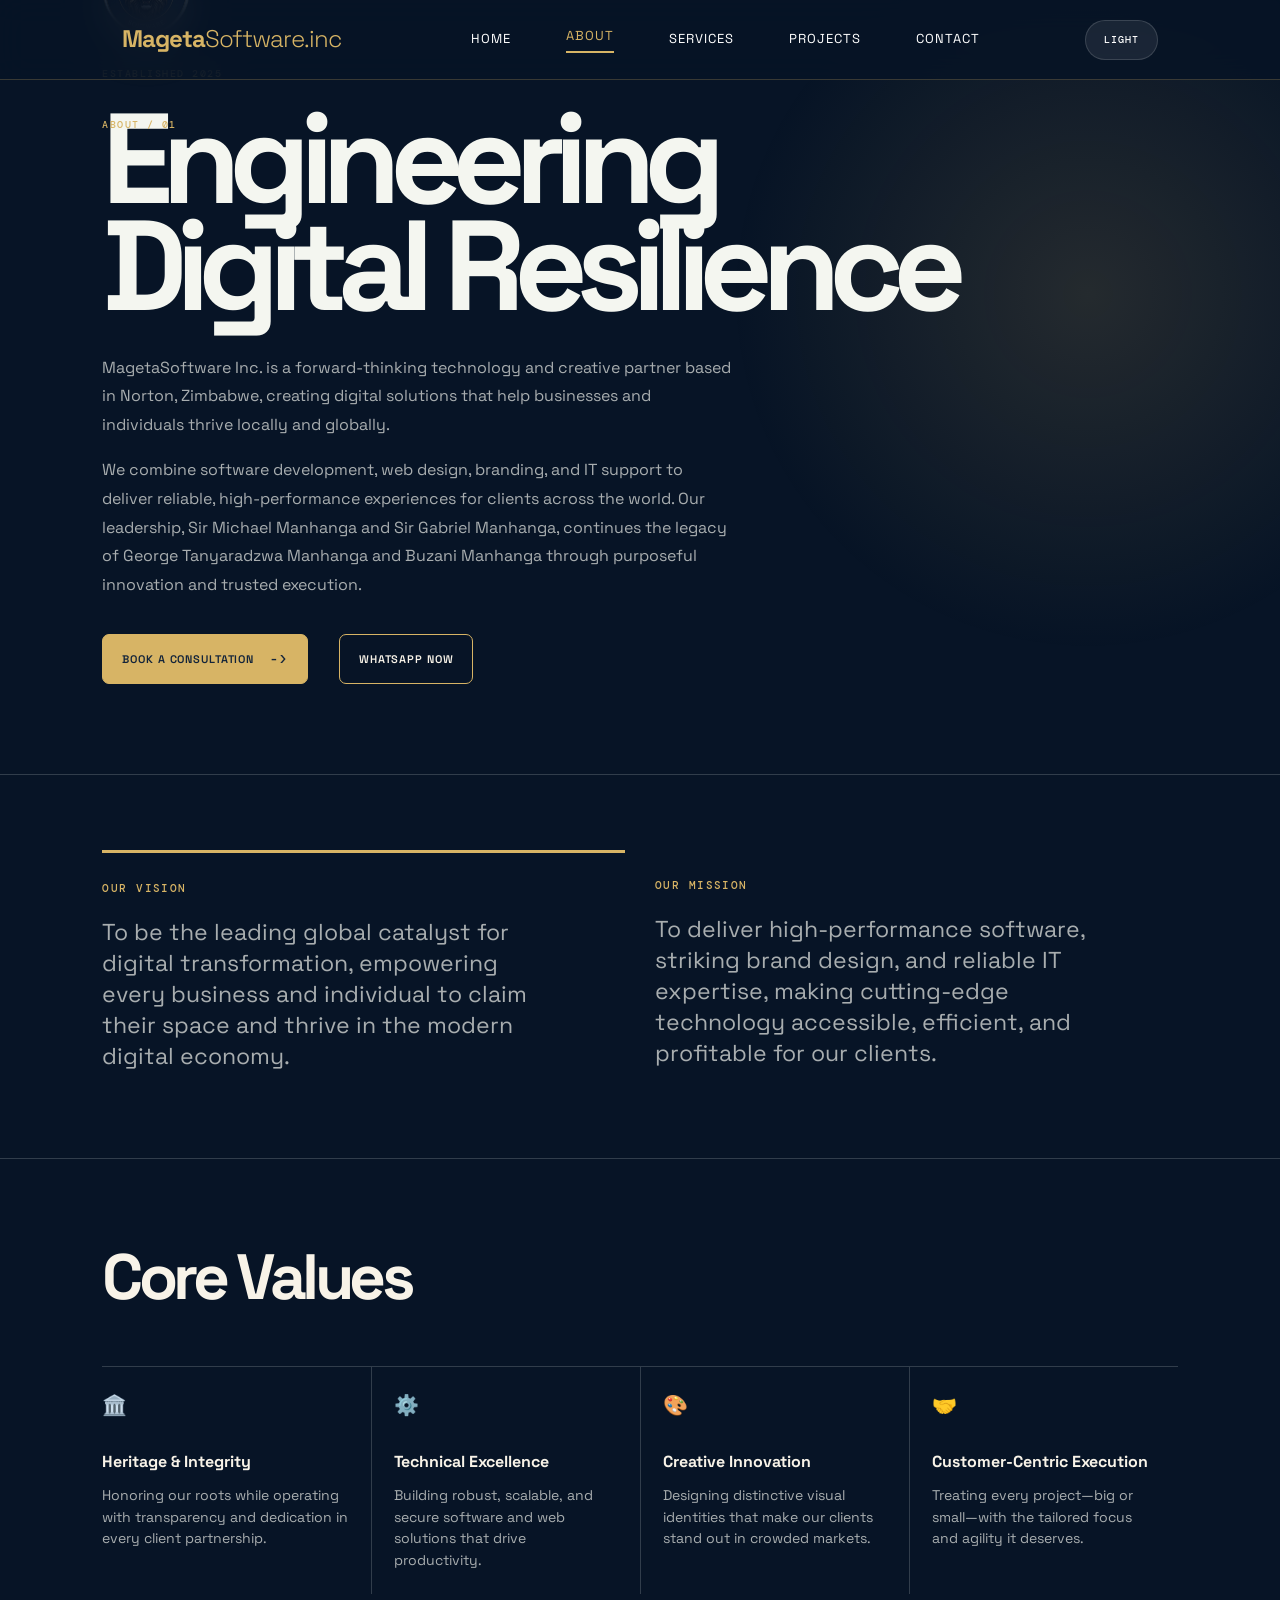
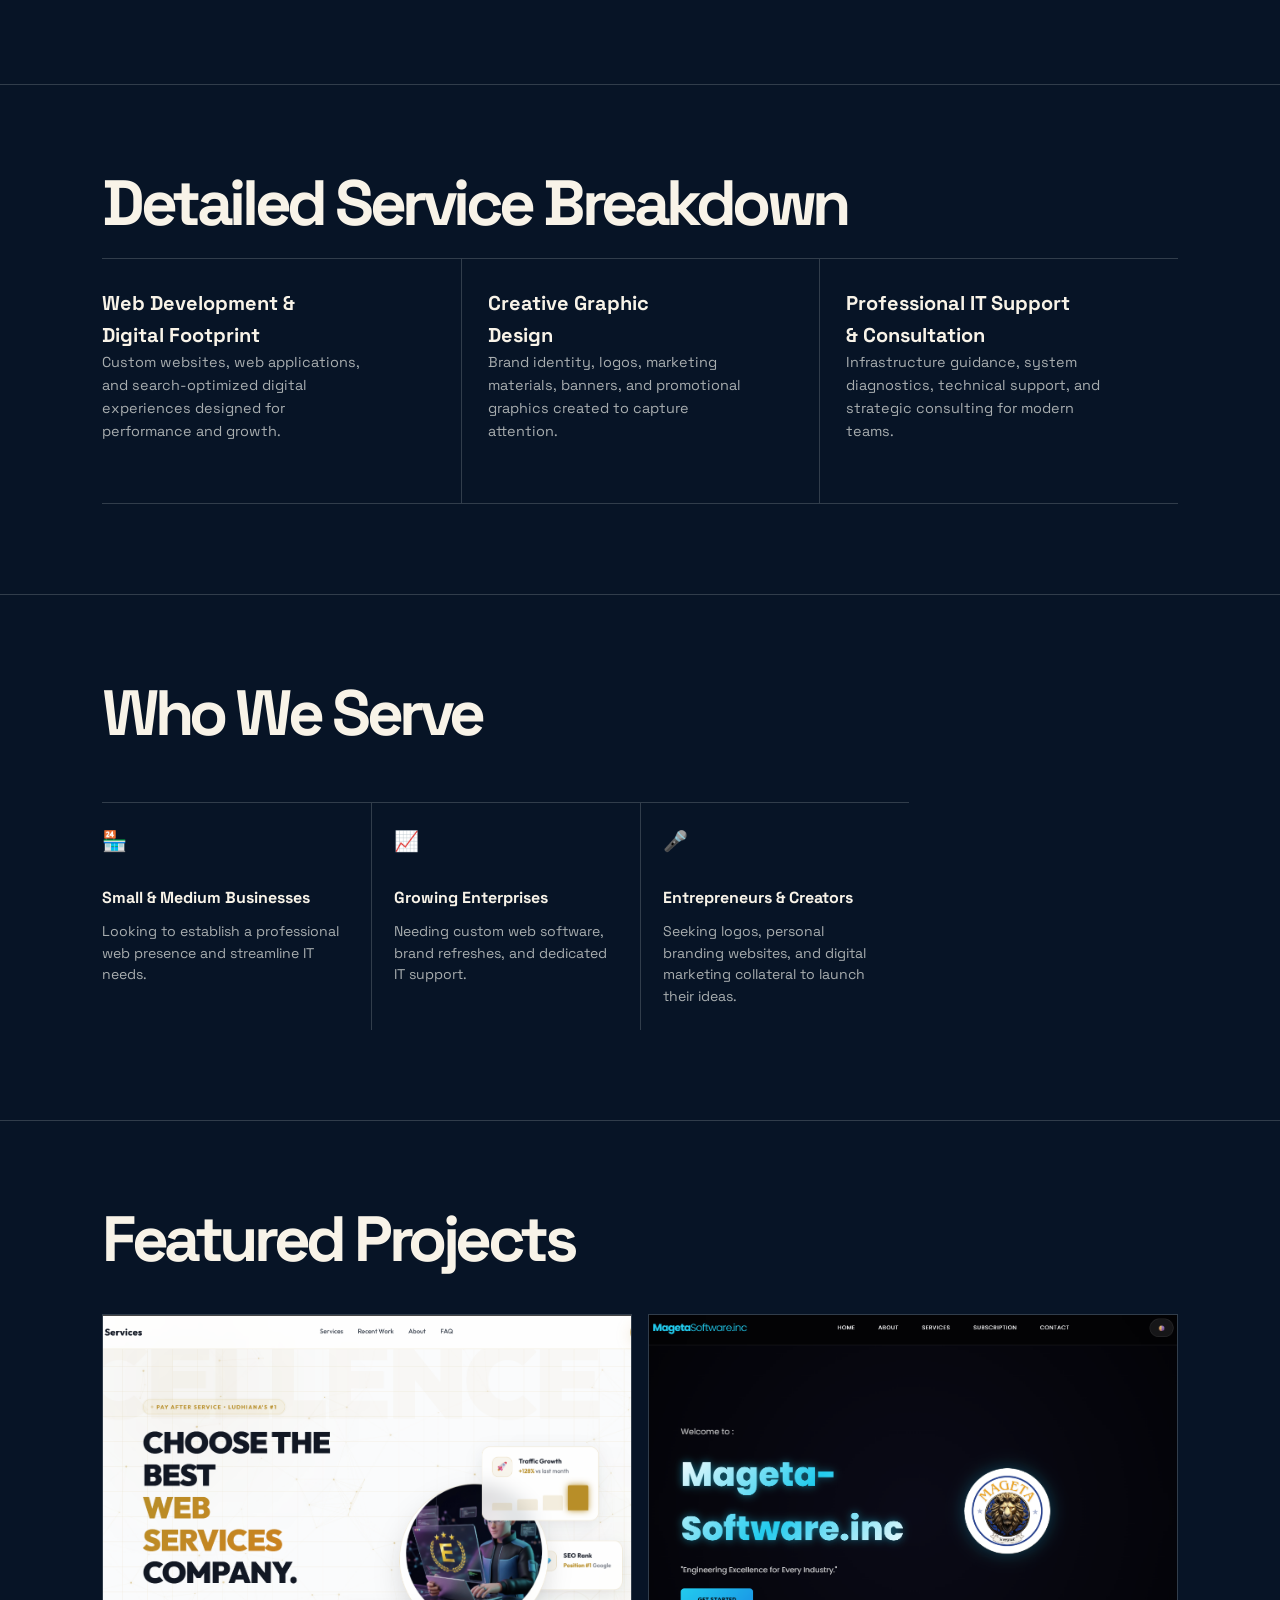
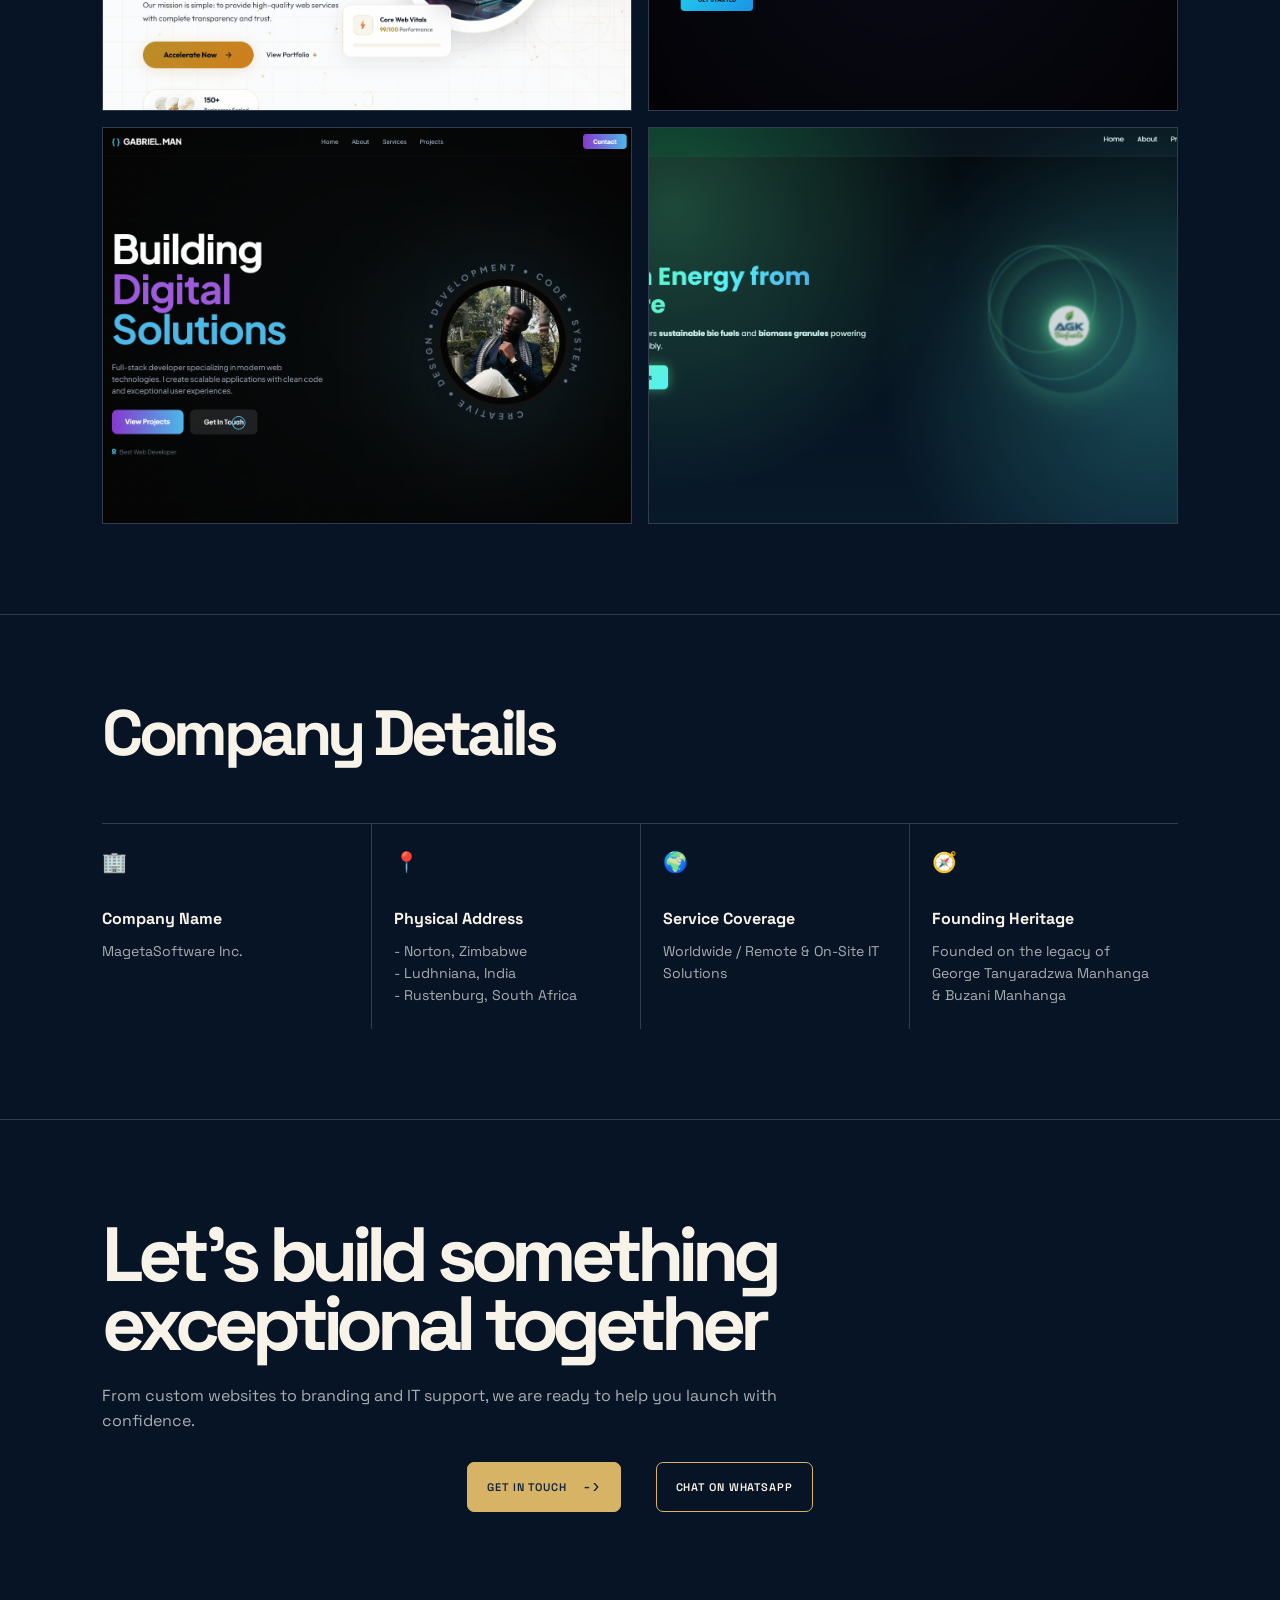
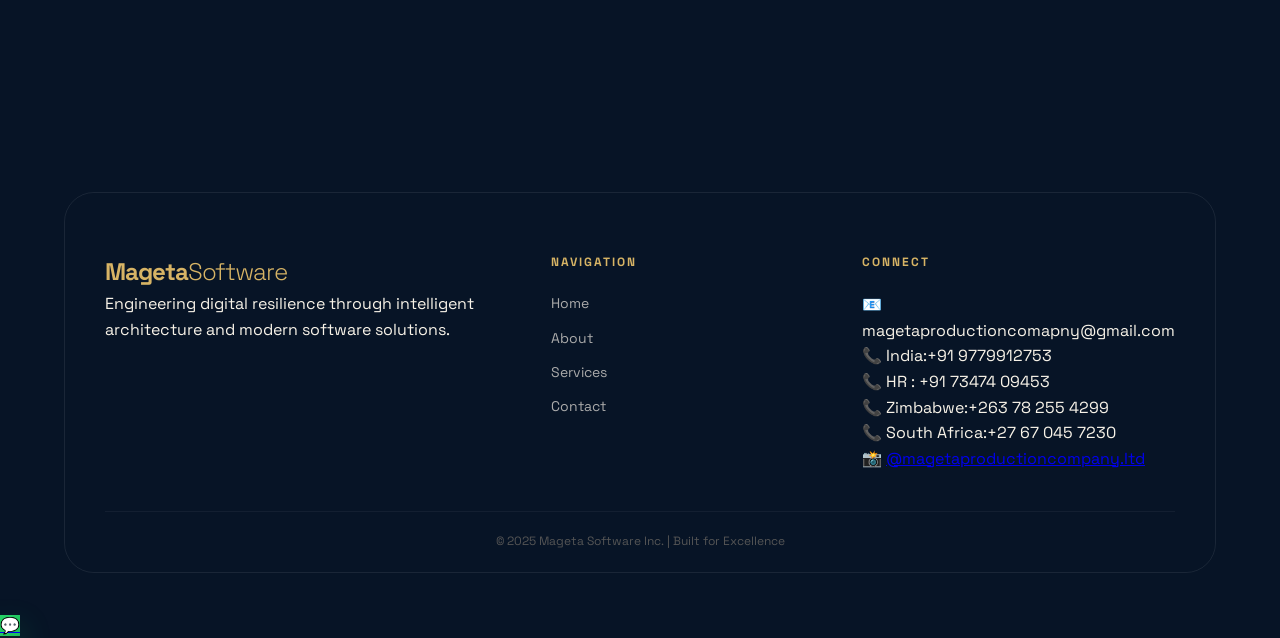
==== commit ef3d4870: "Add files via upload" ====
--- a/about.html
+++ b/about.html
@@ -179,7 +179,9 @@
         <div class="value-card">
             <span class="value-icon">📍</span>
             <h4>Physical Address</h4>
-            <p>Norton, Zimbabwe</p>
+                    <p>- Norton, Zimbabwe</p>
+                    <p>- Ludhniana, India</p>
+                    <p>- Rustenburg, South Africa</p>
         </div>
         <div class="value-card">
             <span class="value-icon">🌍</span>
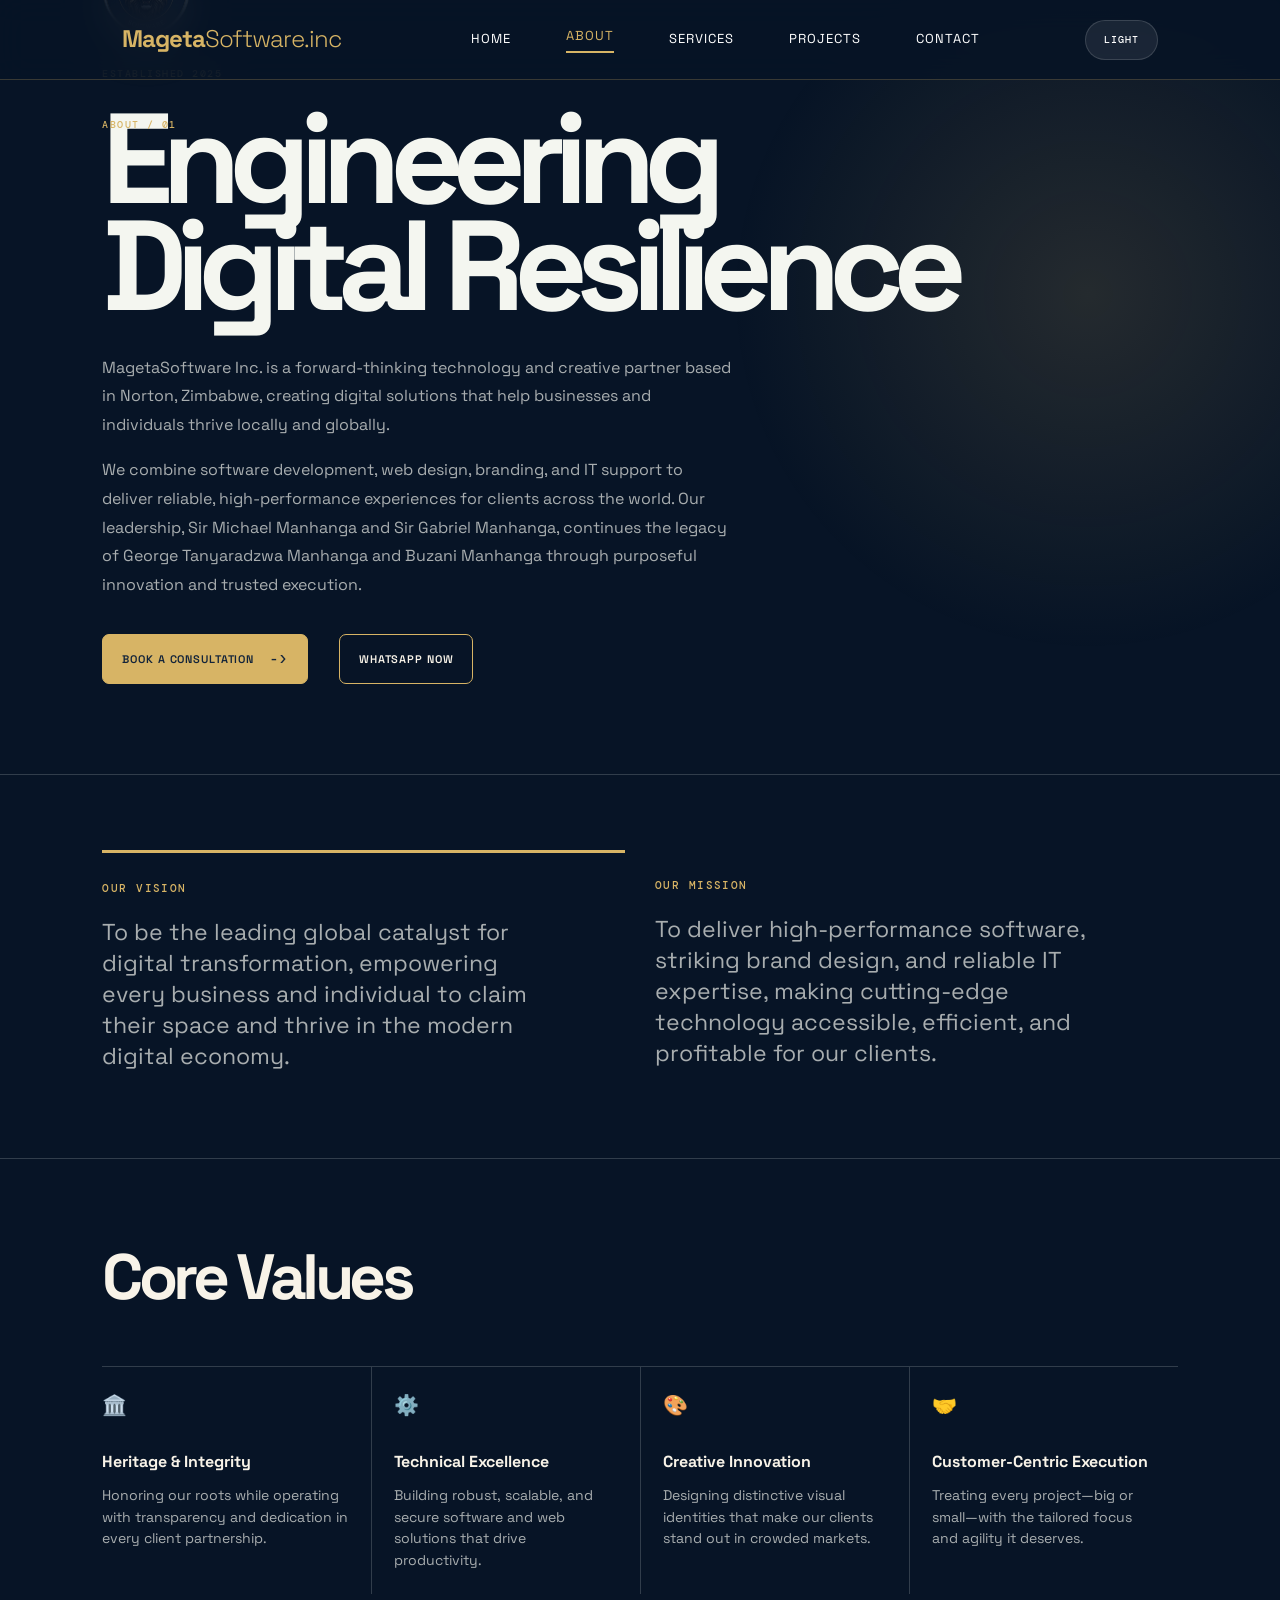
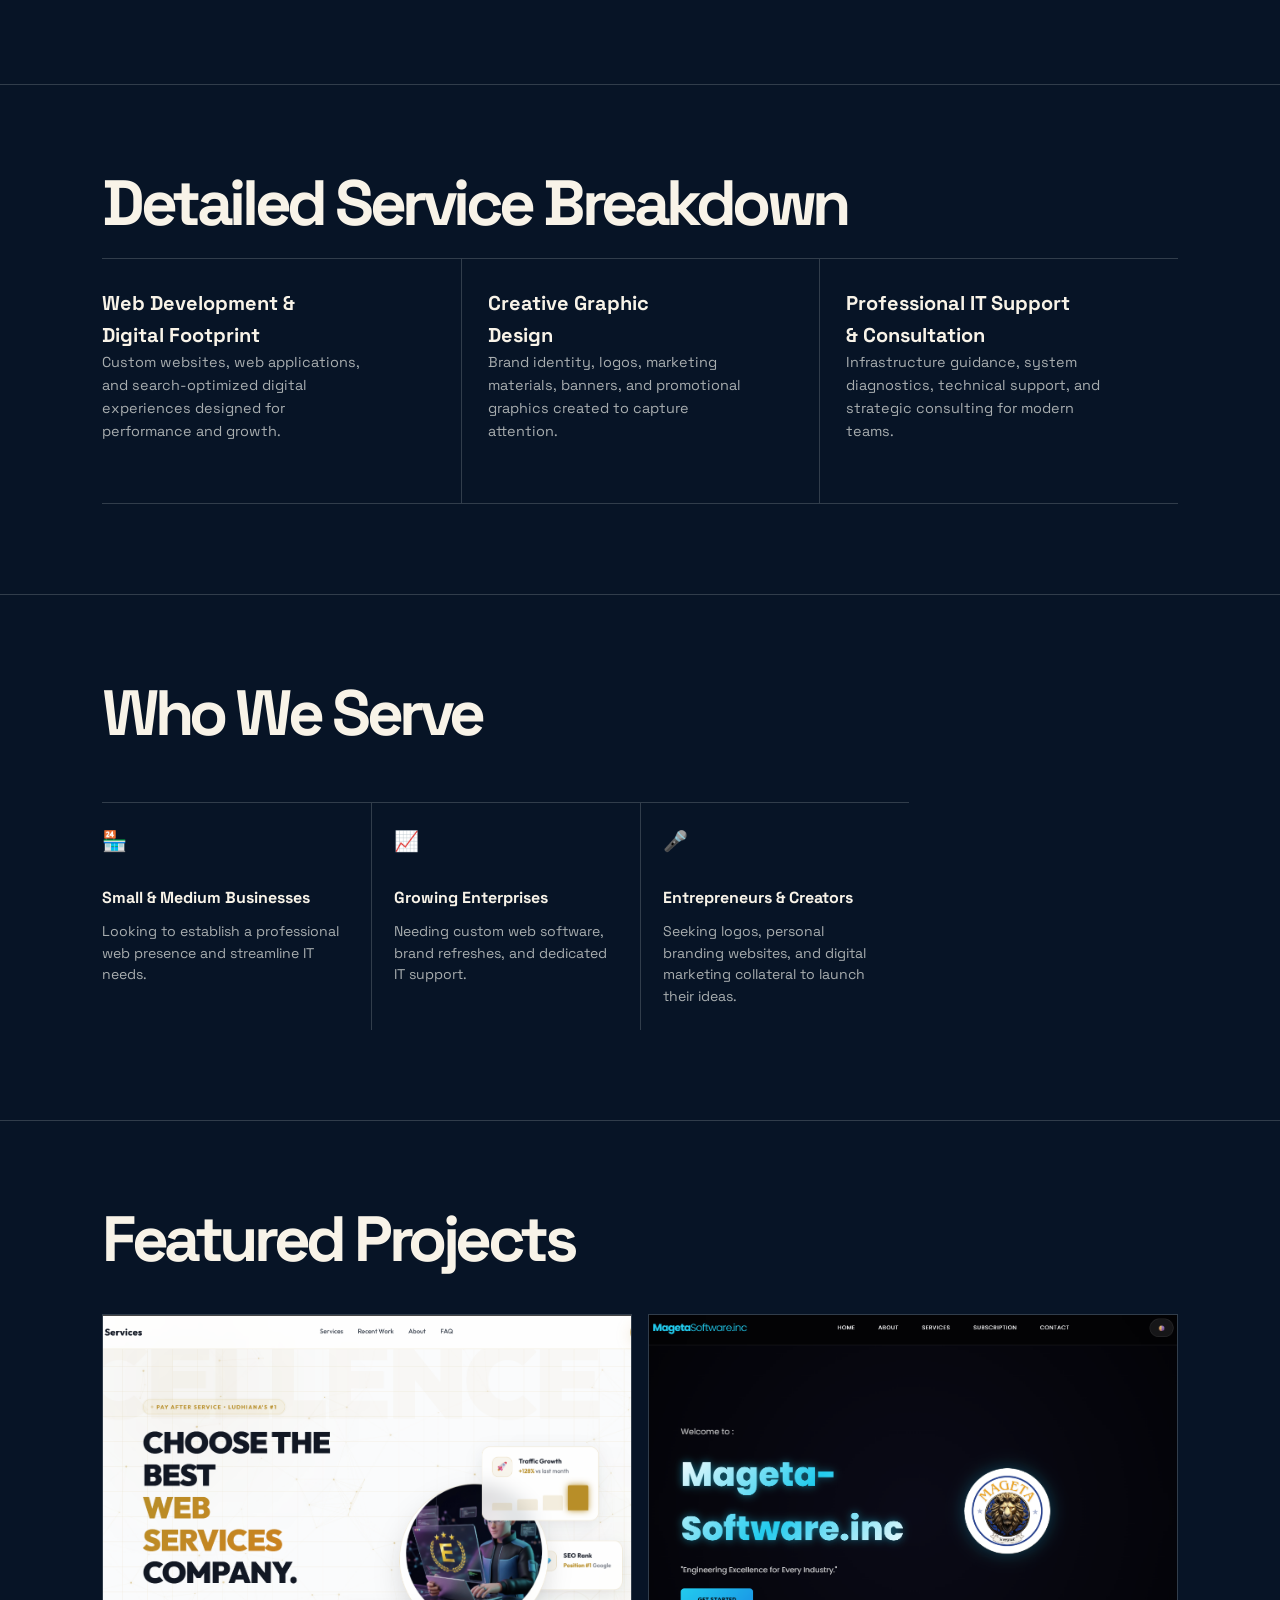
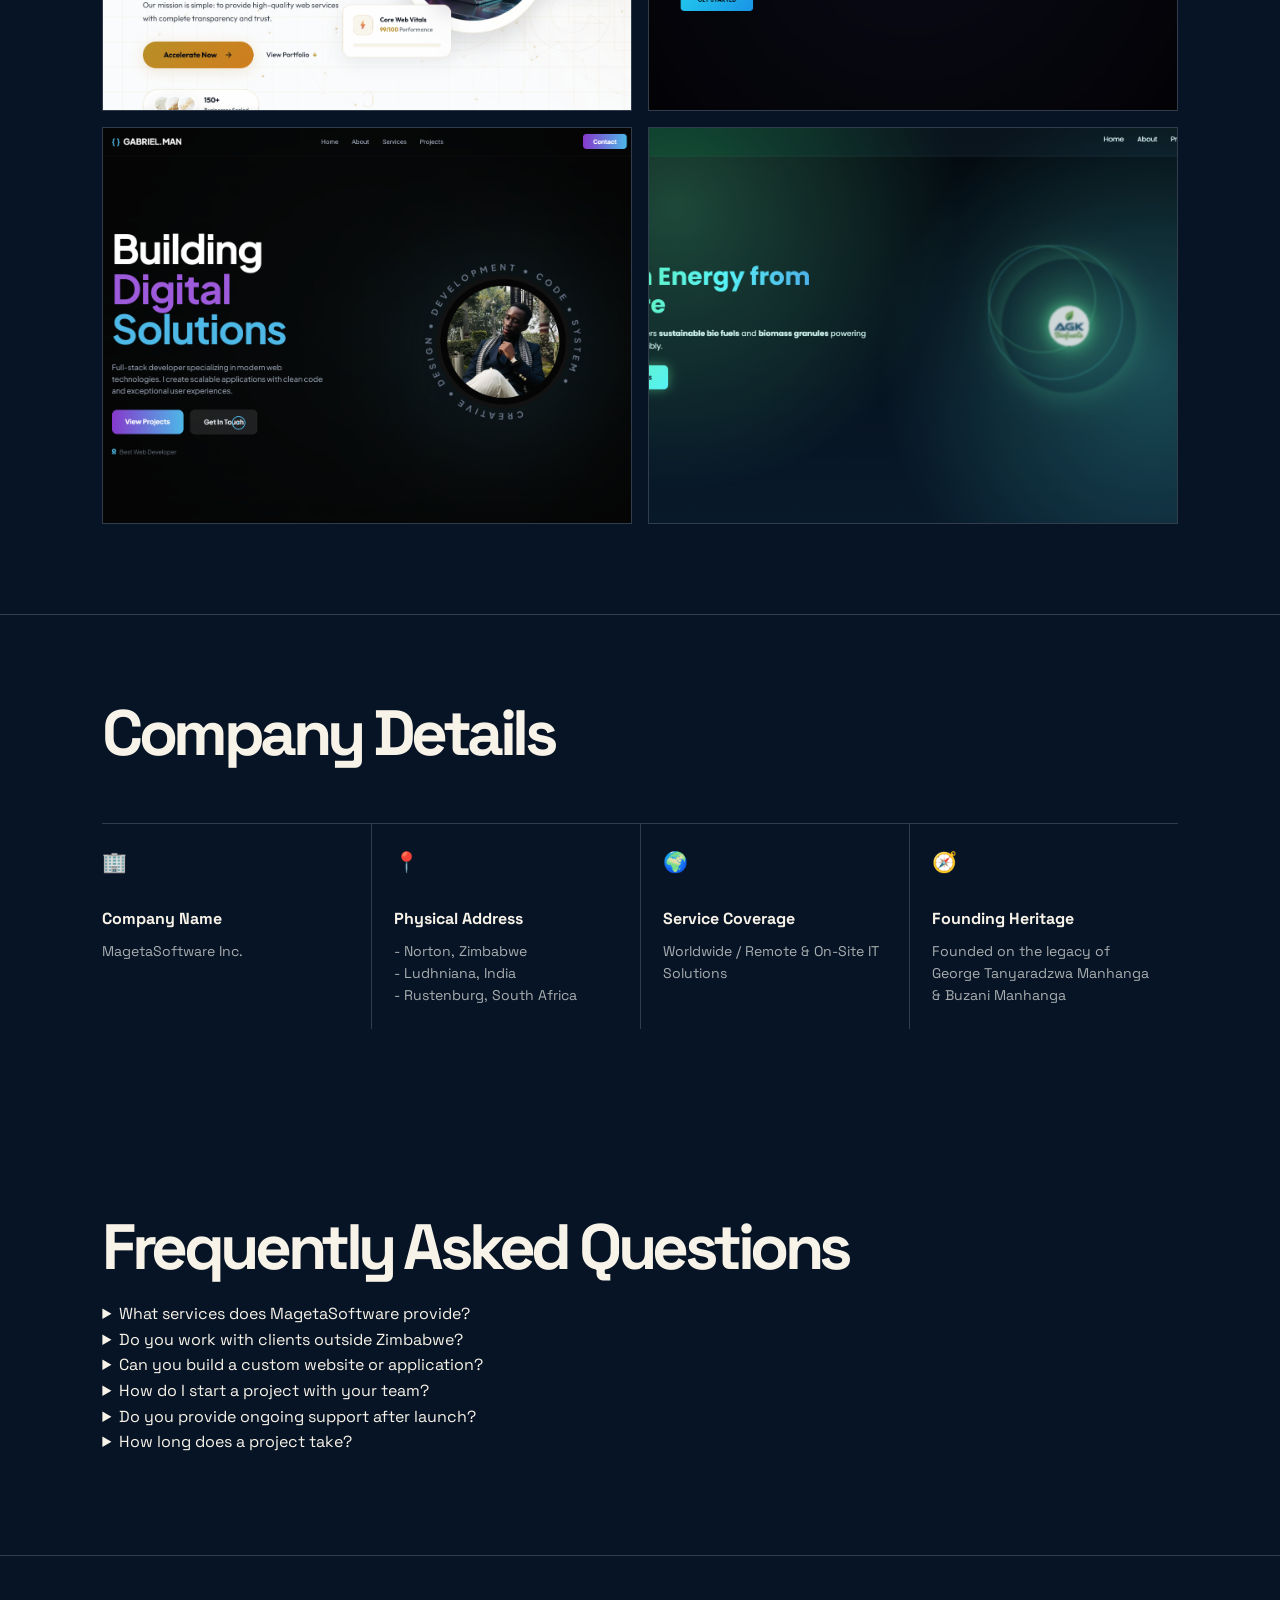
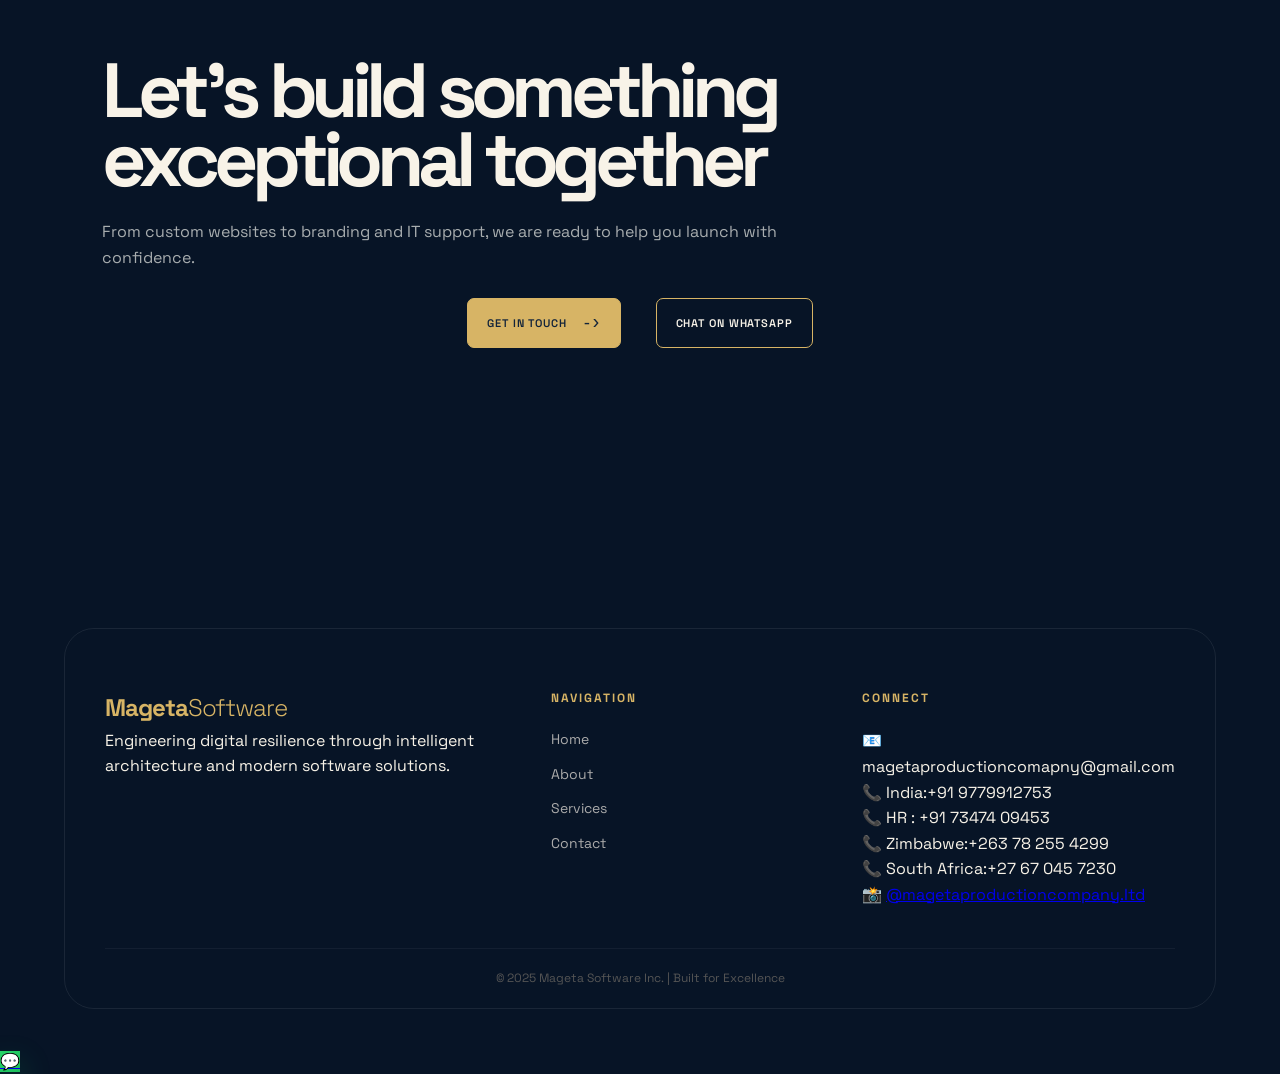
==== commit 6aaf8ab0: "Add files via upload" ====
--- a/about.html
+++ b/about.html
@@ -196,6 +196,36 @@
     </div>
 </section>
 
+<section class="faq-section about-faq">
+    <h2 class="section-title">Frequently Asked Questions</h2>
+    <div class="faq-grid">
+        <details class="faq-item">
+            <summary>What services does MagetaSoftware provide?</summary>
+            <p>We provide web and software development, e-commerce solutions, graphic design, branding, IT support, and technical consultation.</p>
+        </details>
+        <details class="faq-item">
+            <summary>Do you work with clients outside Zimbabwe?</summary>
+            <p>Yes. We work with clients worldwide through remote collaboration, with on-site support available where our teams operate.</p>
+        </details>
+        <details class="faq-item">
+            <summary>Can you build a custom website or application?</summary>
+            <p>Yes. We create tailored websites, web applications, business systems, and e-commerce platforms based on your goals and workflow.</p>
+        </details>
+        <details class="faq-item">
+            <summary>How do I start a project with your team?</summary>
+            <p>Contact us through the details on our home page or use WhatsApp to share your idea. We will discuss your needs and recommend the next step.</p>
+        </details>
+        <details class="faq-item">
+            <summary>Do you provide ongoing support after launch?</summary>
+            <p>Yes. We offer maintenance, technical support, improvements, and guidance to help your digital solution remain reliable as you grow.</p>
+        </details>
+        <details class="faq-item">
+            <summary>How long does a project take?</summary>
+            <p>Timelines depend on the scope and complexity of the project. We will provide a clear schedule after understanding your requirements.</p>
+        </details>
+    </div>
+</section>
+
 <section class="contact-cta">
     <h2>Let’s build something exceptional together</h2>
     <p>From custom websites to branding and IT support, we are ready to help you launch with confidence.</p>
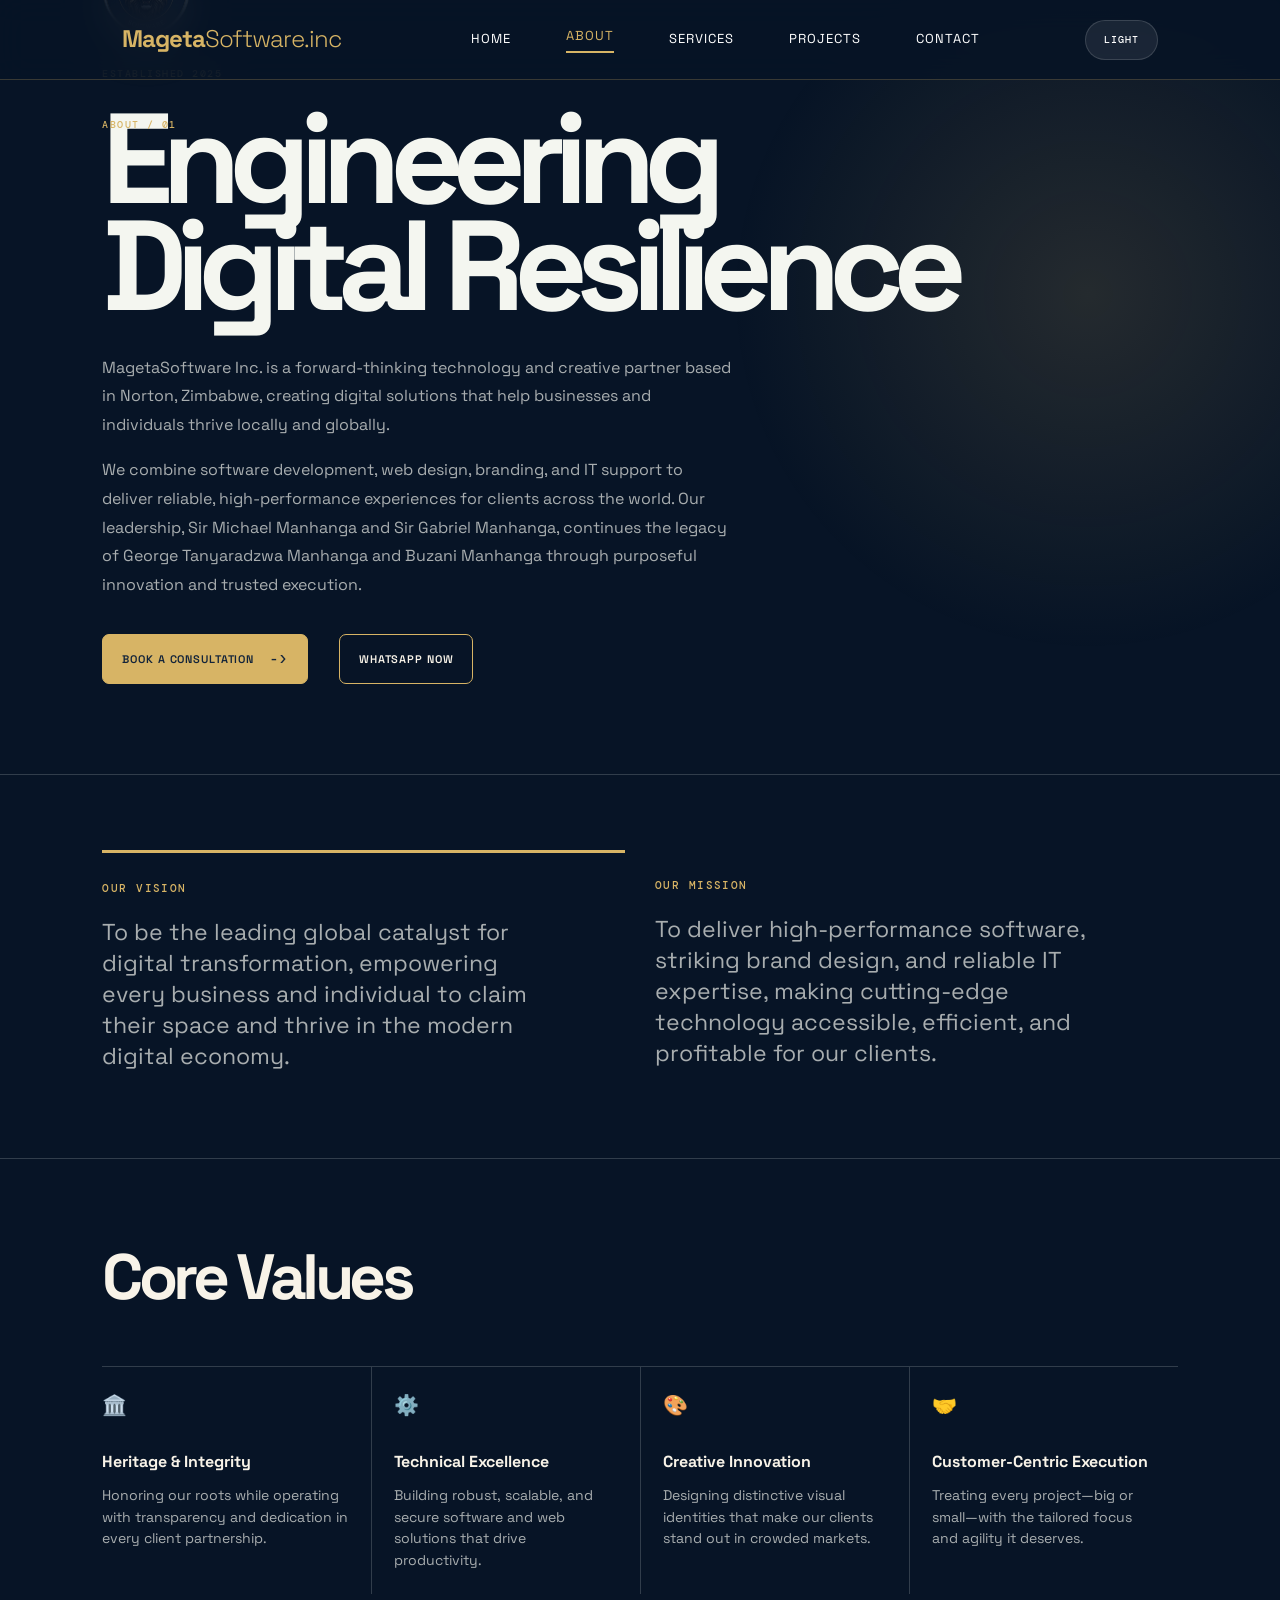
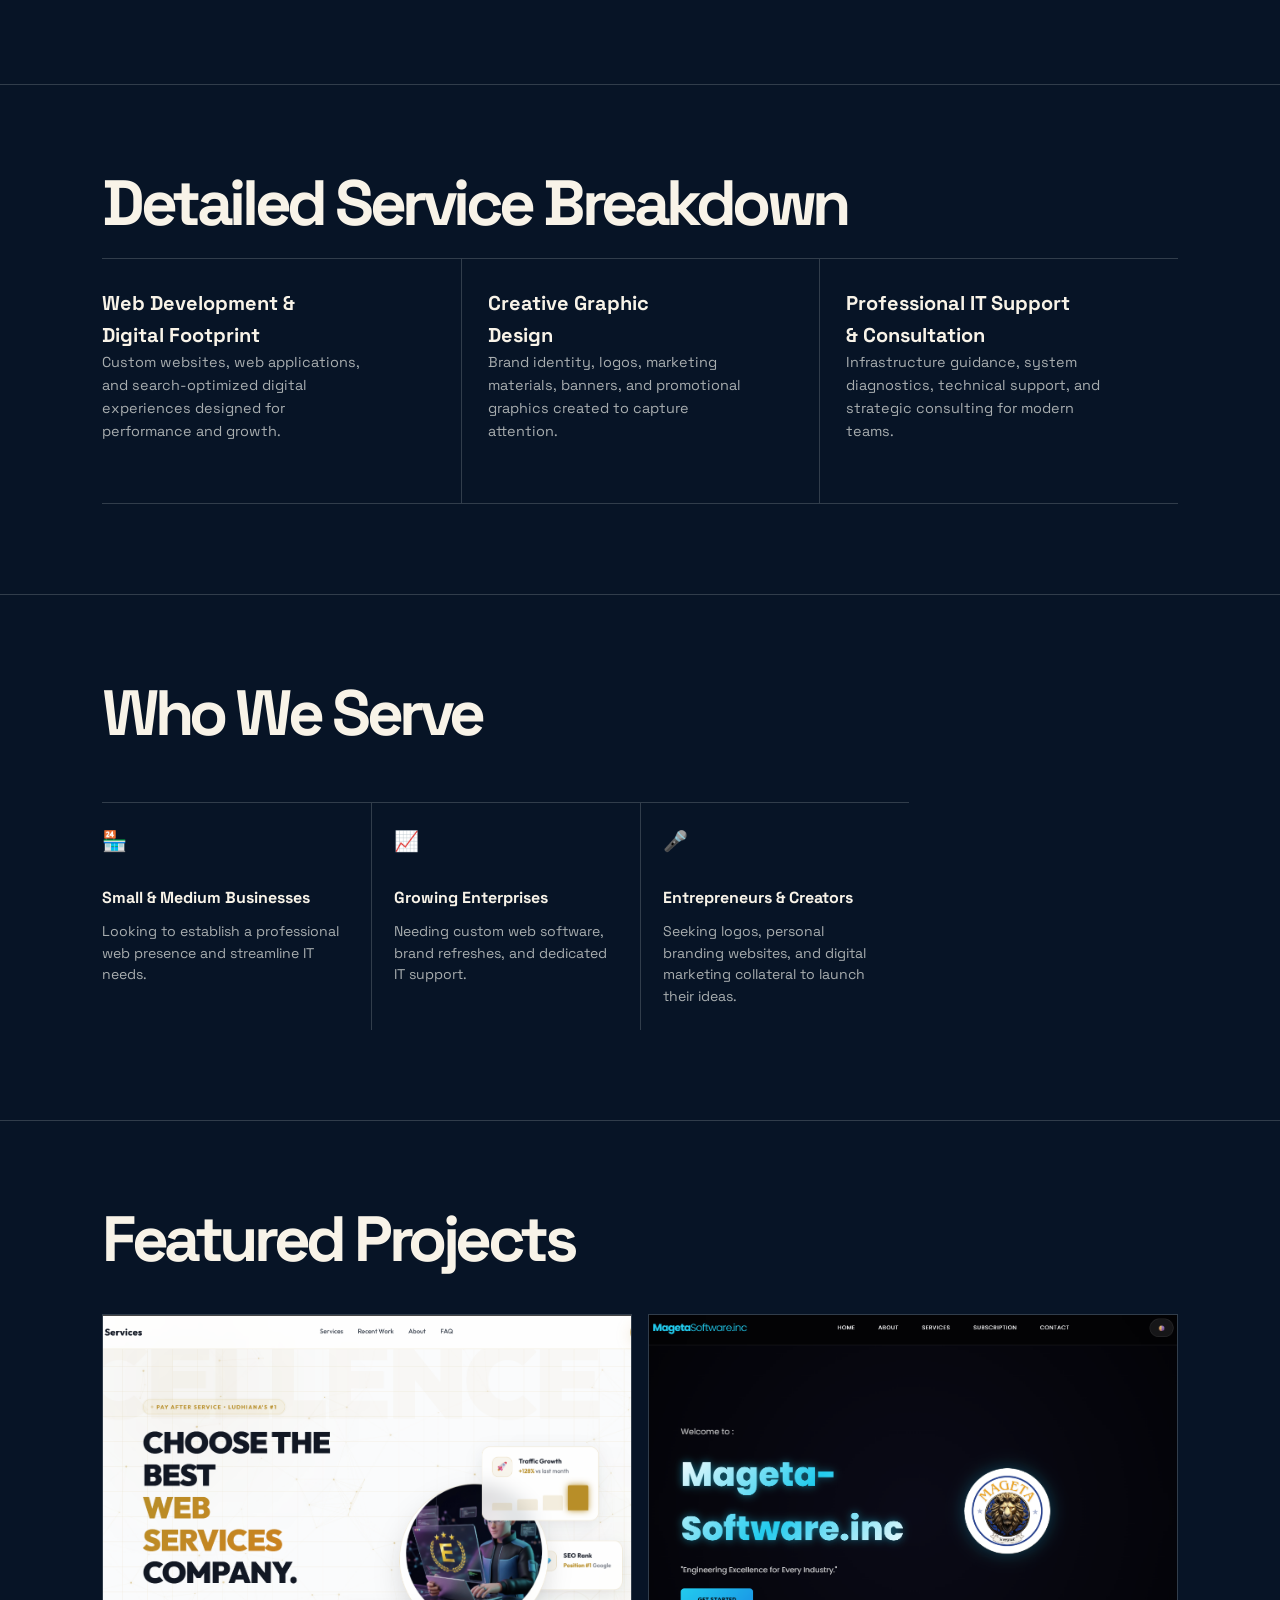
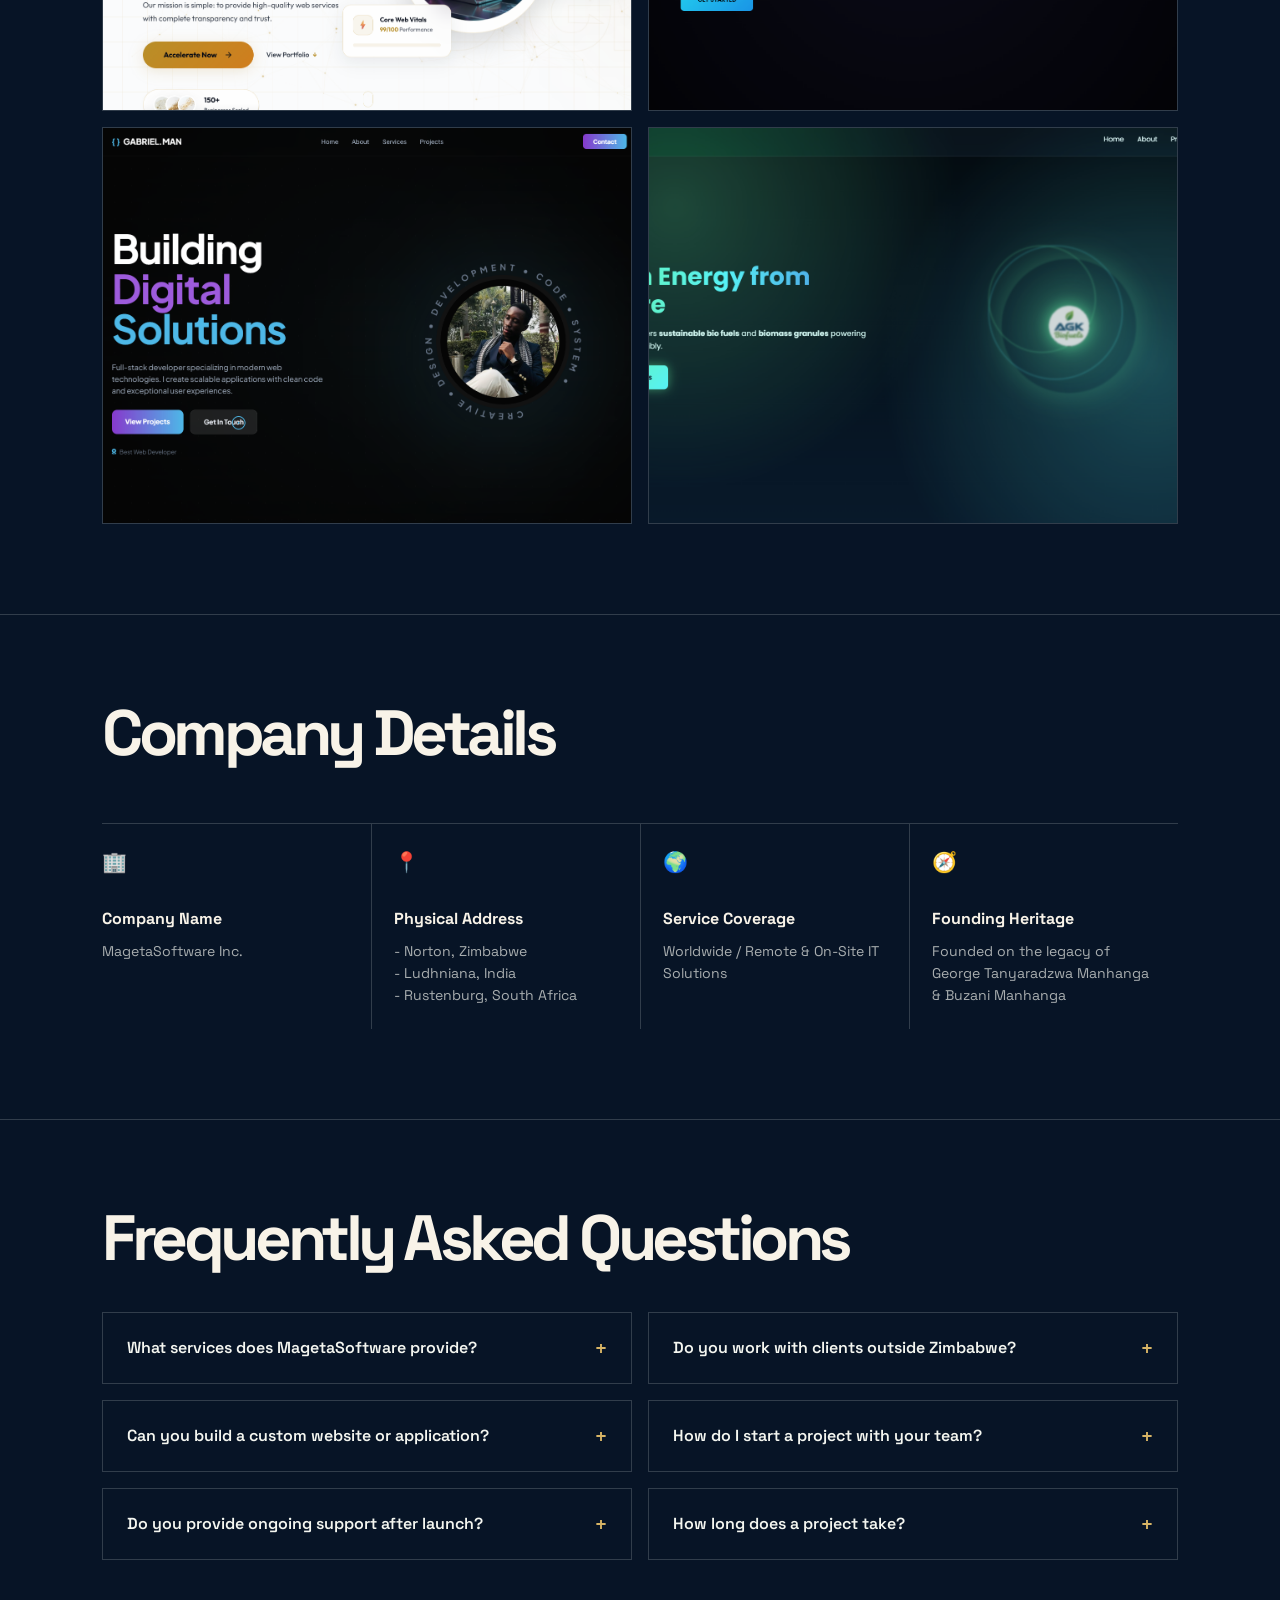
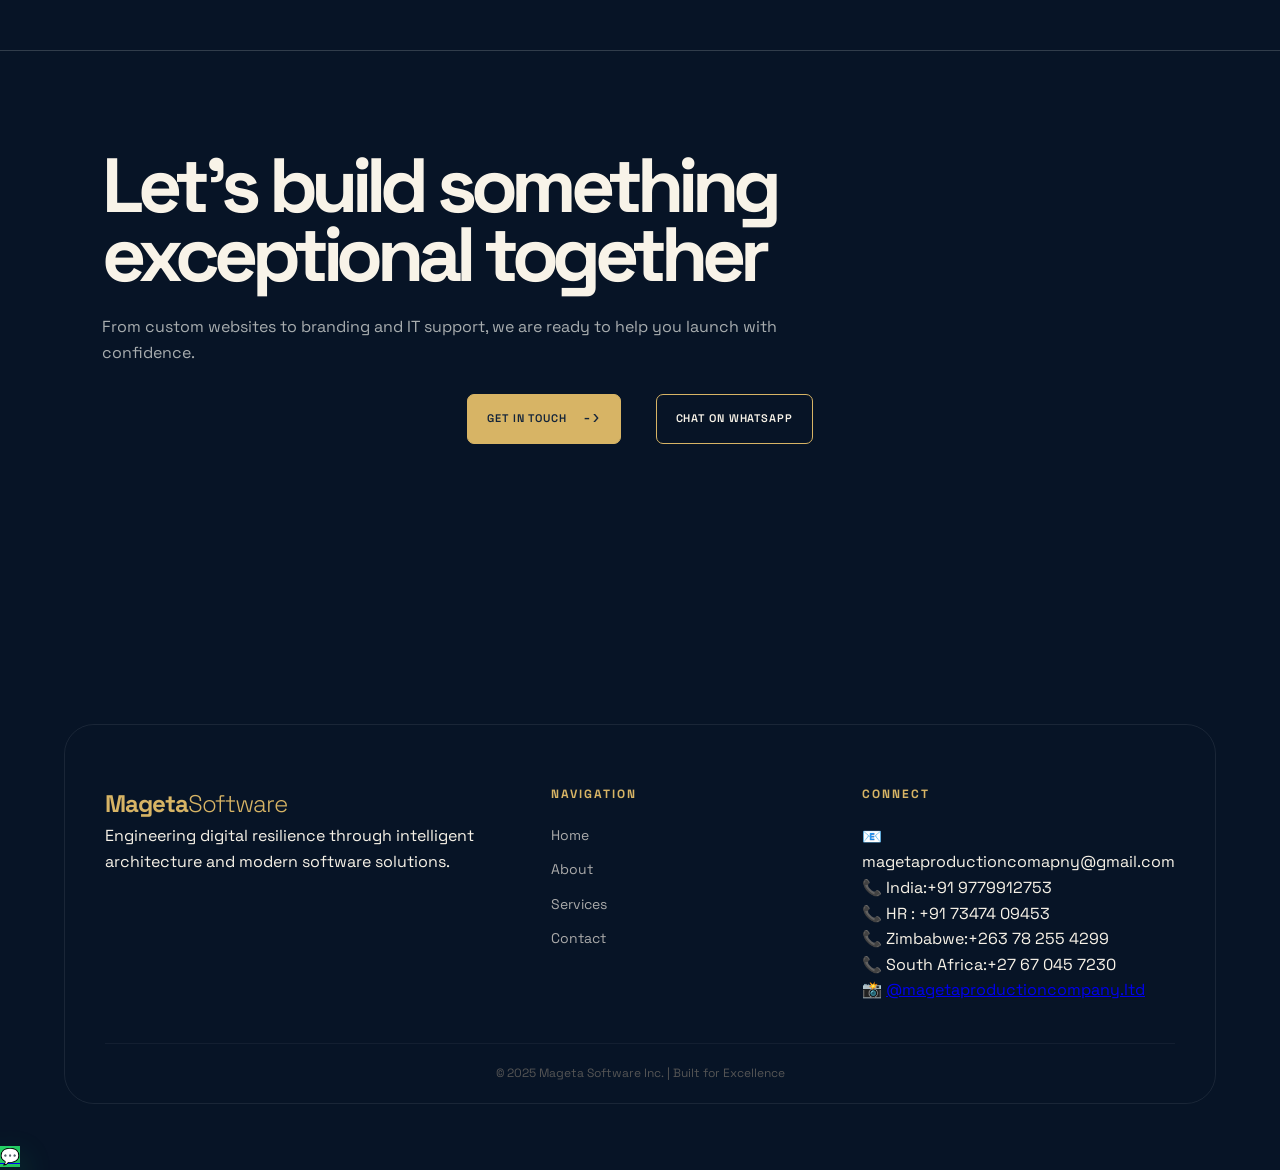
==== commit 2c0111e2: "Add files via upload" ====
--- a/about.html
+++ b/about.html
@@ -28,7 +28,7 @@
         </nav>
 
         <button id="theme-toggle" class="theme-toggle-button" aria-label="Toggle Light/Dark Theme" aria-pressed="false">🌗</button>
-        <div class="menu-toggle" role="button" aria-label="Toggle navigation">☰</div>
+        <button class="menu-toggle" type="button" aria-label="Open navigation" aria-controls="navMenu" aria-expanded="false">☰</button>
     </div>
 </header>
 
--- a/css/style.css
+++ b/css/style.css
@@ -60,10 +60,8 @@
 body.light-theme .product-card p,
 body.light-theme .service-card p,
 body.light-theme .process-step p,
-body.light-theme .contact-header p,
-body.light-theme .info-item p,
-body.light-theme .contact-form input,
-body.light-theme .contact-form textarea,
+    body.light-theme .contact-header p,
+    body.light-theme .info-item p,
 body.light-theme .footer p,
 body.light-theme .value-card p,
 body.light-theme .vision-box p {
@@ -179,8 +177,6 @@
 .project-meta small { font: 10px var(--font-mono); letter-spacing: 0.08em; text-transform: uppercase; opacity: 0.75; }
 
 .mobile-notice { display: none; }
-.contact-form input, .contact-form textarea { color: var(--text-main); }
-body.light-theme .contact-form input, body.light-theme .contact-form textarea { color: var(--text-main); }
 
 /* Brand palette: drawn from the Mageta mark */
 :root {
@@ -230,8 +226,98 @@
 
 .subscription-logo { width: 96px; height: 96px; margin-bottom: 28px; }
 
+/* Opening mark */
+.has-splash { overflow: hidden; }
+
+.logo-splash {
+    position: fixed;
+    inset: 0;
+    z-index: 2000;
+    display: grid;
+    place-content: center;
+    gap: 18px;
+    padding: 32px;
+    color: var(--text-main);
+    background:
+        linear-gradient(rgba(215, 180, 101, 0.045) 1px, transparent 1px),
+        linear-gradient(90deg, rgba(215, 180, 101, 0.045) 1px, transparent 1px),
+        var(--bg-deep);
+    background-size: 44px 44px;
+    text-align: center;
+    transition: opacity 0.75s ease, visibility 0.75s ease;
+}
+
+.logo-splash.is-hidden {
+    opacity: 0;
+    visibility: hidden;
+    pointer-events: none;
+}
+
+.splash-mark {
+    display: flex;
+    align-items: center;
+    gap: 22px;
+}
+
+.splash-mark img {
+    width: clamp(120px, 18vw, 190px);
+    height: clamp(120px, 18vw, 190px);
+    object-fit: contain;
+    filter: drop-shadow(0 0 28px rgba(215, 180, 101, 0.38));
+    animation: splash-mark-in 1.1s cubic-bezier(0.16, 1, 0.3, 1) both;
+}
+
+.splash-line {
+    width: clamp(28px, 8vw, 96px);
+    height: 1px;
+    background: var(--neon-blue);
+    opacity: 0.7;
+    animation: splash-line-in 0.9s 0.2s ease both;
+}
+
+.splash-name {
+    color: var(--neon-blue);
+    font-size: 0.82rem;
+    font-weight: 600;
+    letter-spacing: 0.2em;
+    text-transform: uppercase;
+}
+
+.splash-status {
+    color: var(--text-muted);
+    font: 0.68rem var(--font-mono);
+    letter-spacing: 0.1em;
+    text-transform: uppercase;
+}
+
+.splash-status span {
+    display: inline-block;
+    margin-left: 6px;
+    color: var(--neon-blue);
+    animation: splash-pulse 0.9s ease-in-out infinite;
+}
+
+@keyframes splash-mark-in {
+    from { opacity: 0; transform: scale(0.82) rotate(-4deg); }
+    to { opacity: 1; transform: scale(1) rotate(0); }
+}
+
+@keyframes splash-line-in {
+    from { opacity: 0; transform: scaleX(0); }
+    to { opacity: 0.7; transform: scaleX(1); }
+}
+
+@keyframes splash-pulse {
+    50% { opacity: 0.3; }
+}
+
+@media (prefers-reduced-motion: reduce) {
+    .logo-splash, .splash-mark img, .splash-line, .splash-status span { animation: none; transition: none; }
+}
+
 @media (max-width: 768px) {
-    .floating-actions { bottom: 88px; right: 14px; }
+    .logo { font-size: 0.92rem; letter-spacing: -0.06em; white-space: nowrap; }
+    .floating-actions { display: none; }
     .hero { min-height: auto; padding-top: 135px; padding-bottom: 80px; }
     .hero::after { display: none; }
     .hero-container { gap: 42px; }
@@ -551,28 +637,6 @@
     padding-bottom: 4px;
 }
 
-/* --- CONTACT FORM --- */
-.contact-form {
-    max-width: 700px;
-    margin: 40px auto;
-    display: flex;
-    flex-direction: column;
-    gap: 15px;
-}
-
-.contact-form input, .contact-form textarea {
-    background: var(--glass);
-    border: 1px solid var(--border-glass);
-    padding: 15px;
-    color: #fff;
-    font-family: inherit;
-}
-
-.contact-form input:focus, .contact-form textarea:focus {
-    border-color: var(--neon-blue);
-    outline: none;
-}
-
 /* --- MOBILE RESPONSIVENESS --- */
 @media (max-width: 900px) {
     .hero-container, .about-grid { grid-template-columns: 1fr; text-align: center; }
@@ -582,7 +646,6 @@
     .menu-toggle { display: flex; }
     .about-intro { padding-top: 120px; }
     .contact-content { flex-direction: column; }
-    .contact-form { margin: 20px 0 0; }
     .team-modern-grid { grid-template-columns: 1fr; }
 }
 
@@ -1333,18 +1396,11 @@
 body.light-theme .value-card,
 body.light-theme .bento-card,
 body.light-theme .team-glass-card,
-body.light-theme .contact-form input,
-body.light-theme .contact-form textarea,
 body.light-theme .product-card,
 body.light-theme .service-card {
     background: rgba(255, 255, 255, 0.9);
     color: var(--text-main);
     border-color: rgba(15, 23, 42, 0.08);
-}
-
-body.light-theme .contact-form input,
-body.light-theme .contact-form textarea {
-    color: var(--text-main);
 }
 
 body.light-theme .theme-toggle-button {
@@ -1893,6 +1949,15 @@
     margin-bottom: 60px;
 }
 
+.contact-logo {
+    width: 110px;
+    height: 110px;
+    object-fit: contain;
+    display: block;
+    margin: 0 auto 24px;
+    filter: drop-shadow(0 12px 20px rgba(215, 180, 101, 0.18));
+}
+
 .contact-header h2 {
     margin-bottom: 15px;
 }
@@ -1906,7 +1971,7 @@
 
 .contact-content {
     display: grid;
-    grid-template-columns: 1fr 1fr;
+    grid-template-columns: 1fr;
     gap: 50px;
 }
 
@@ -1914,12 +1979,16 @@
     display: flex;
     flex-direction: column;
     gap: 30px;
+    max-width: 760px;
+    margin: 0 auto;
 }
 
 .info-item {
     display: flex;
     gap: 20px;
     align-items: flex-start;
+    justify-content: center;
+    text-align: center;
 }
 
 .info-icon {
@@ -1937,47 +2006,6 @@
 
 .info-item p {
     color: rgba(255, 255, 255, 0.7);
-}
-
-.contact-form {
-    display: flex;
-    flex-direction: column;
-    gap: 20px;
-}
-
-.contact-form input,
-.contact-form textarea {
-    padding: 15px;
-    background: rgba(255, 255, 255, 0.02);
-    border: 1px solid var(--border-glass);
-    border-radius: 6px;
-    color: #fff;
-    font-family: inherit;
-    transition: 0.3s;
-}
-
-.contact-form input:focus,
-.contact-form textarea:focus {
-    border-color: var(--neon-blue);
-    background: rgba(0, 212, 255, 0.05);
-    outline: none;
-}
-
-.contact-form button {
-    padding: 15px;
-    background: linear-gradient(135deg, var(--neon-blue), #0099ff);
-    color: #000;
-    border: none;
-    border-radius: 6px;
-    font-weight: 600;
-    text-transform: uppercase;
-    cursor: pointer;
-    transition: 0.3s;
-}
-
-.contact-form button:hover {
-    transform: scale(1.02);
-    box-shadow: 0 10px 30px rgba(0, 212, 255, 0.4);
 }
 
 /* Footer */
@@ -2200,7 +2228,7 @@
 .hero-visual { border-radius: 16px; padding: 18px; background: linear-gradient(180deg, rgba(255,255,255,0.02), rgba(6,182,212,0.01)); border: 1px solid rgba(255,255,255,0.03); }
 
 @media (max-width: 768px) {
-    .floating-actions { bottom: 88px; right: 14px; }
+    .floating-actions { display: none; }
 }
 
 /* Shared finish for every page */
@@ -2255,8 +2283,6 @@
 body.light-theme .service-card,
 body.light-theme .product-card,
 body.light-theme .process-step,
-body.light-theme .contact-form input,
-body.light-theme .contact-form textarea,
 body.light-theme .pricing-card,
 body.light-theme .faq-item {
     background-color: var(--card-surface);
@@ -2297,14 +2323,12 @@
 
 body.light-theme .btn-primary,
 body.light-theme .btn-secondary,
-body.light-theme .contact-form button,
 body.light-theme .plan-button:not(.outline) {
     color: #13243a;
 }
 
 body.light-theme .btn-primary,
 body.light-theme .btn-secondary,
-body.light-theme .contact-form button,
 body.light-theme .plan-button:not(.outline) {
     background: var(--neon-blue);
     border-color: var(--neon-blue);
@@ -2316,7 +2340,6 @@
 .btn-secondary,
 .btn-outline,
 .btn-submit,
-.contact-form button,
 .plan-button {
     position: relative;
     display: inline-flex;
@@ -2340,7 +2363,6 @@
 .btn-primary::after,
 .btn-secondary::after,
 .btn-submit::after,
-.contact-form button::after,
 .plan-button:not(.outline)::after {
     content: '->';
     font: 500 13px var(--font-mono);
@@ -2352,7 +2374,6 @@
 .btn-secondary:hover,
 .btn-outline:hover,
 .btn-submit:hover,
-.contact-form button:hover,
 .plan-button:hover {
     transform: translateY(-2px);
     box-shadow: 0 10px 24px rgba(215, 180, 101, 0.2);
@@ -2362,13 +2383,11 @@
 .btn-primary:hover::after,
 .btn-secondary:hover::after,
 .btn-submit:hover::after,
-.contact-form button:hover::after,
 .plan-button:not(.outline):hover::after { transform: translateX(4px); }
 
 .btn-primary,
 .btn-secondary,
 .btn-submit,
-.contact-form button,
 .plan-button:not(.outline) {
     background: var(--neon-blue) !important;
     color: #13243a !important;
@@ -2396,6 +2415,98 @@
 }
 
 .menu-toggle:hover { transform: rotate(8deg); border-color: var(--neon-blue); background: var(--accent-soft); }
+
+/* Mobile navigation: a full-width, touch-friendly panel below the fixed header. */
+@media (max-width: 768px) {
+    .navbar { z-index: 1100; }
+
+    .navbar .nav-container {
+        width: 100%;
+        gap: 10px;
+    }
+
+    .navbar .logo {
+        flex: 1 1 auto;
+        font-size: clamp(0.9rem, 4vw, 1.1rem);
+        letter-spacing: -0.03em;
+    }
+
+    .navbar .theme-toggle-button {
+        flex: 0 0 54px;
+        width: 54px;
+        min-width: 54px;
+        height: 42px;
+        padding: 6px;
+        font-size: 9px;
+    }
+
+    .navbar .menu-toggle {
+        display: grid;
+        place-items: center;
+        flex: 0 0 44px;
+        width: 44px;
+        height: 44px;
+        padding: 0;
+        border: 1px solid var(--page-line);
+        border-radius: 12px !important;
+        background: var(--card-surface);
+        color: var(--text-main);
+        font: 24px/1 var(--font-main);
+        cursor: pointer;
+        z-index: 1101;
+    }
+
+    .navbar .menu-toggle.active { color: var(--neon-blue); }
+
+    #navMenu,
+    #navMenu.active {
+        position: fixed;
+        inset: var(--nav-h) 0 auto;
+        width: 100%;
+        height: calc(100dvh - var(--nav-h));
+        max-height: calc(100dvh - var(--nav-h));
+        padding: clamp(28px, 8vh, 72px) 8%;
+        display: flex;
+        flex-direction: column;
+        justify-content: flex-start;
+        align-items: stretch;
+        gap: 0;
+        overflow-y: auto;
+        background: color-mix(in srgb, var(--bg-deep) 97%, transparent);
+        backdrop-filter: blur(22px);
+        border-top: 1px solid var(--page-line);
+        visibility: hidden;
+        opacity: 0;
+        pointer-events: none;
+        transform: translateY(-12px);
+        transition: opacity 220ms ease, transform 220ms ease, visibility 220ms;
+        z-index: 1100;
+    }
+
+    #navMenu.active {
+        visibility: visible;
+        opacity: 1;
+        pointer-events: auto;
+        transform: translateY(0);
+    }
+
+    #navMenu .nav-link {
+        display: flex;
+        align-items: center;
+        min-height: 64px;
+        margin: 0;
+        padding: 0 4px;
+        border-bottom: 1px solid var(--page-line);
+        color: var(--text-main);
+        font: 500 clamp(1.25rem, 6vw, 1.8rem) var(--font-main);
+        letter-spacing: -0.04em;
+    }
+
+    #navMenu .nav-link:hover,
+    #navMenu .nav-link.active { color: var(--neon-blue); }
+
+    body.menu-open { overflow: hidden; }
+}
 
 @media (max-width: 768px) {
     .btn,
@@ -2403,7 +2514,6 @@
     .btn-secondary,
     .btn-outline,
     .btn-submit,
-    .contact-form button,
     .plan-button { width: 100%; }
     .hero-actions .btn,
     .hero-actions .btn-primary,
@@ -2506,6 +2616,15 @@
 .about-page .contact-cta { max-width: 1400px; margin: 0 auto; padding: 100px 8%; border-top: 1px solid var(--about-rule); text-align: left; }
 .about-page .contact-cta h2 { max-width: 760px; margin-bottom: 25px; text-align: left; font-size: clamp(2.8rem, 6vw, 6rem); line-height: 0.9; letter-spacing: -0.08em; text-transform: none; }
 .about-page .contact-cta p { margin: 0 0 28px; color: var(--about-muted); }
+.about-faq { max-width: 1400px; margin: 0 auto; padding: 90px 8%; border-top: 1px solid var(--about-rule); }
+.about-faq .section-title { margin-bottom: 45px; }
+.about-faq .faq-grid { display: grid; grid-template-columns: repeat(2, minmax(0, 1fr)); gap: 16px; }
+.about-faq .faq-item { padding: 22px 24px; border: 1px solid var(--about-rule); background: transparent; }
+.about-faq .faq-item summary { color: var(--about-ink); cursor: pointer; font-weight: 600; list-style: none; }
+.about-faq .faq-item summary::-webkit-details-marker { display: none; }
+.about-faq .faq-item summary::after { content: '+'; float: right; color: var(--neon-blue); font: 500 20px var(--font-mono); }
+.about-faq .faq-item[open] summary::after { content: '-'; }
+.about-faq .faq-item p { max-width: 620px; margin: 16px 0 0; color: var(--about-muted); font-size: 0.95rem; line-height: 1.65; }
 
 @media (max-width: 768px) {
     .about-page .about-hero { height: auto; min-height: auto; padding: 135px 7% 75px; justify-content: flex-start; overflow: visible; }
@@ -2514,10 +2633,18 @@
     .about-page .about-hero h1 { max-width: 100%; font-size: clamp(3.2rem, 15vw, 5.5rem); overflow-wrap: normal; }
     .about-page .about-hero p { max-width: 100%; }
     .about-page .about-hero .hero-actions { width: 100%; }
-    .about-page .values-grid, .about-page .team-modern-grid { grid-template-columns: 1fr 1fr; }
+    .about-page .values-grid { grid-template-columns: 1fr; }
+    .about-page .team-modern-grid { grid-template-columns: 1fr; gap: 24px; }
+    .about-page .team-glass-card { aspect-ratio: 4 / 3; }
     .about-page .value-card { min-height: 220px; }
-    .about-page .value-card + .value-card { padding-left: 14px; }
+    .about-page .value-card + .value-card { padding-left: 0; border-left: 0; }
     .about-page .bento-grid { grid-template-columns: 1fr; }
     .about-page .bento-card, .about-page .bento-card + .bento-card { padding: 25px 0; border-left: 0; }
     .about-page .contact-cta h2 { font-size: clamp(3rem, 14vw, 5rem); }
-}+    .about-faq { padding: 75px 7%; }
+    .about-faq .faq-grid { grid-template-columns: 1fr; }
+}
+
+@media (max-width: 768px) {
+    .subscription-page .faq-grid { grid-template-columns: 1fr; }
+}
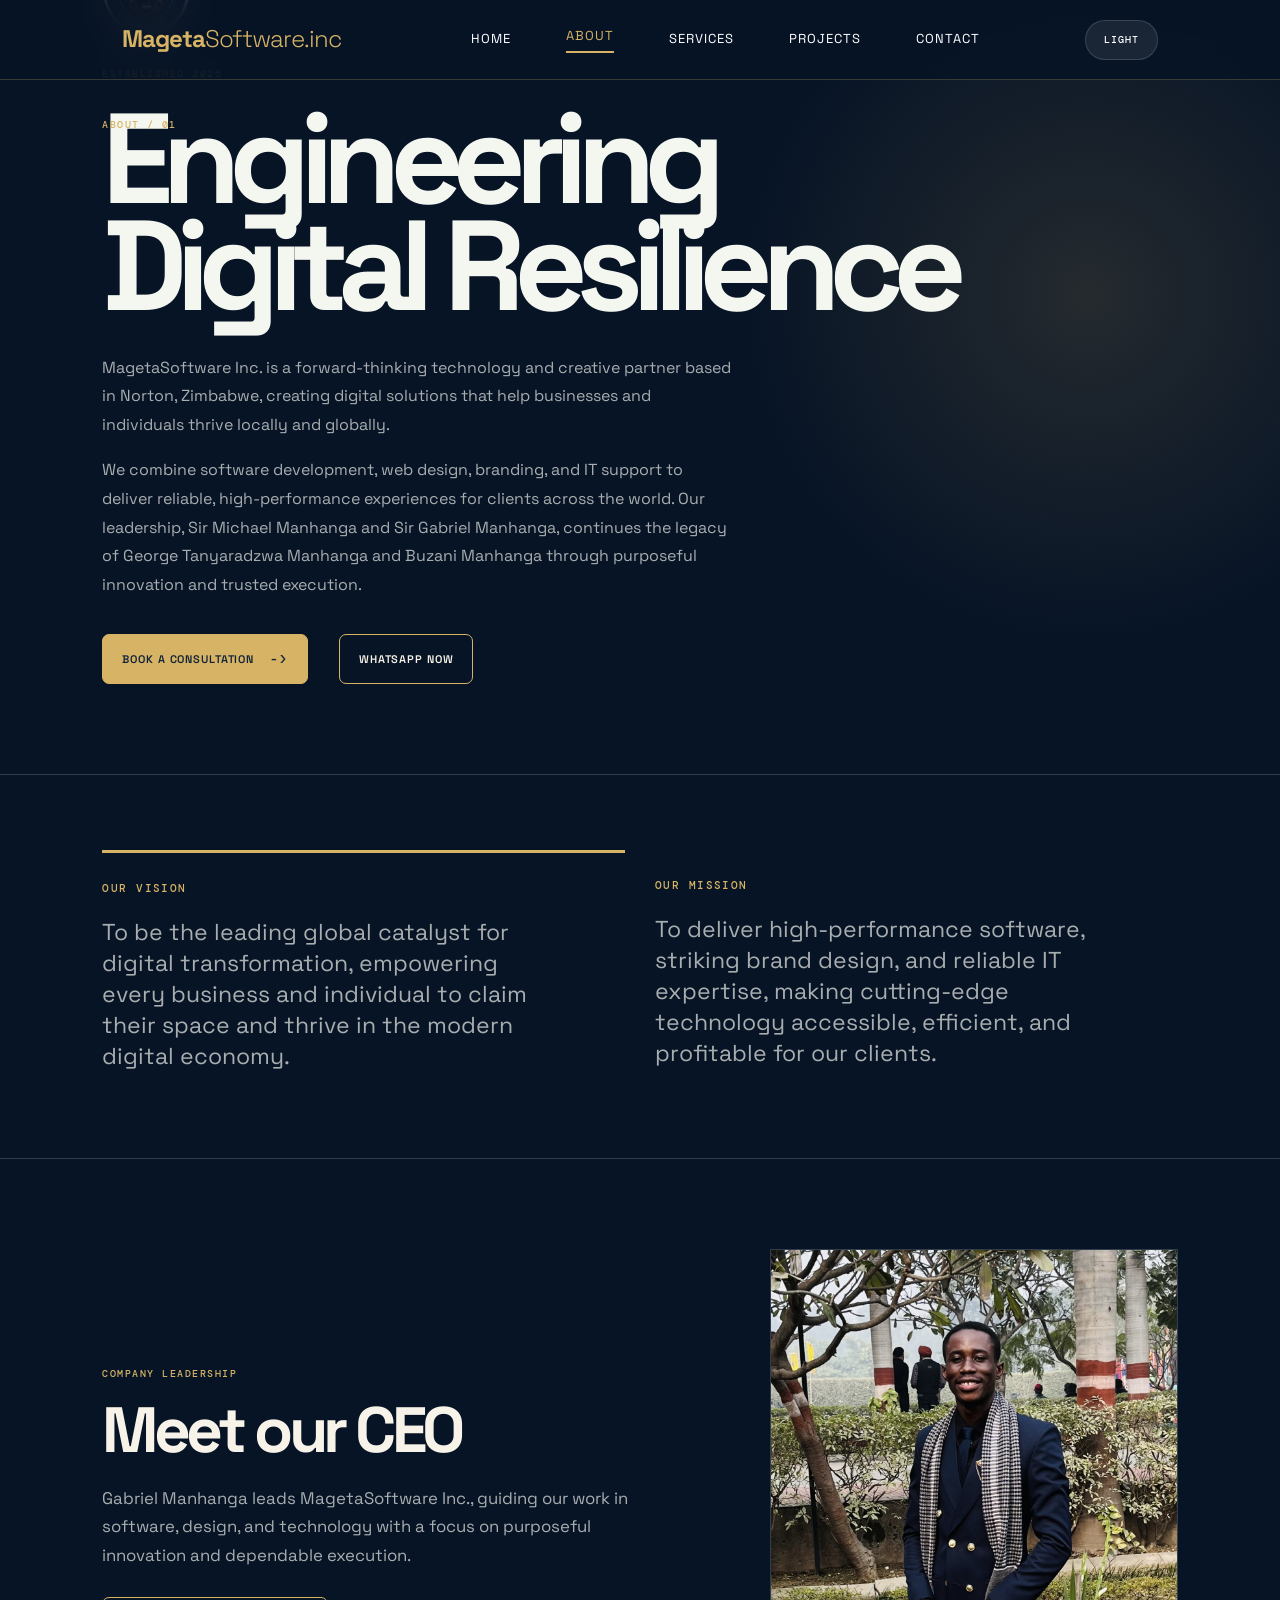
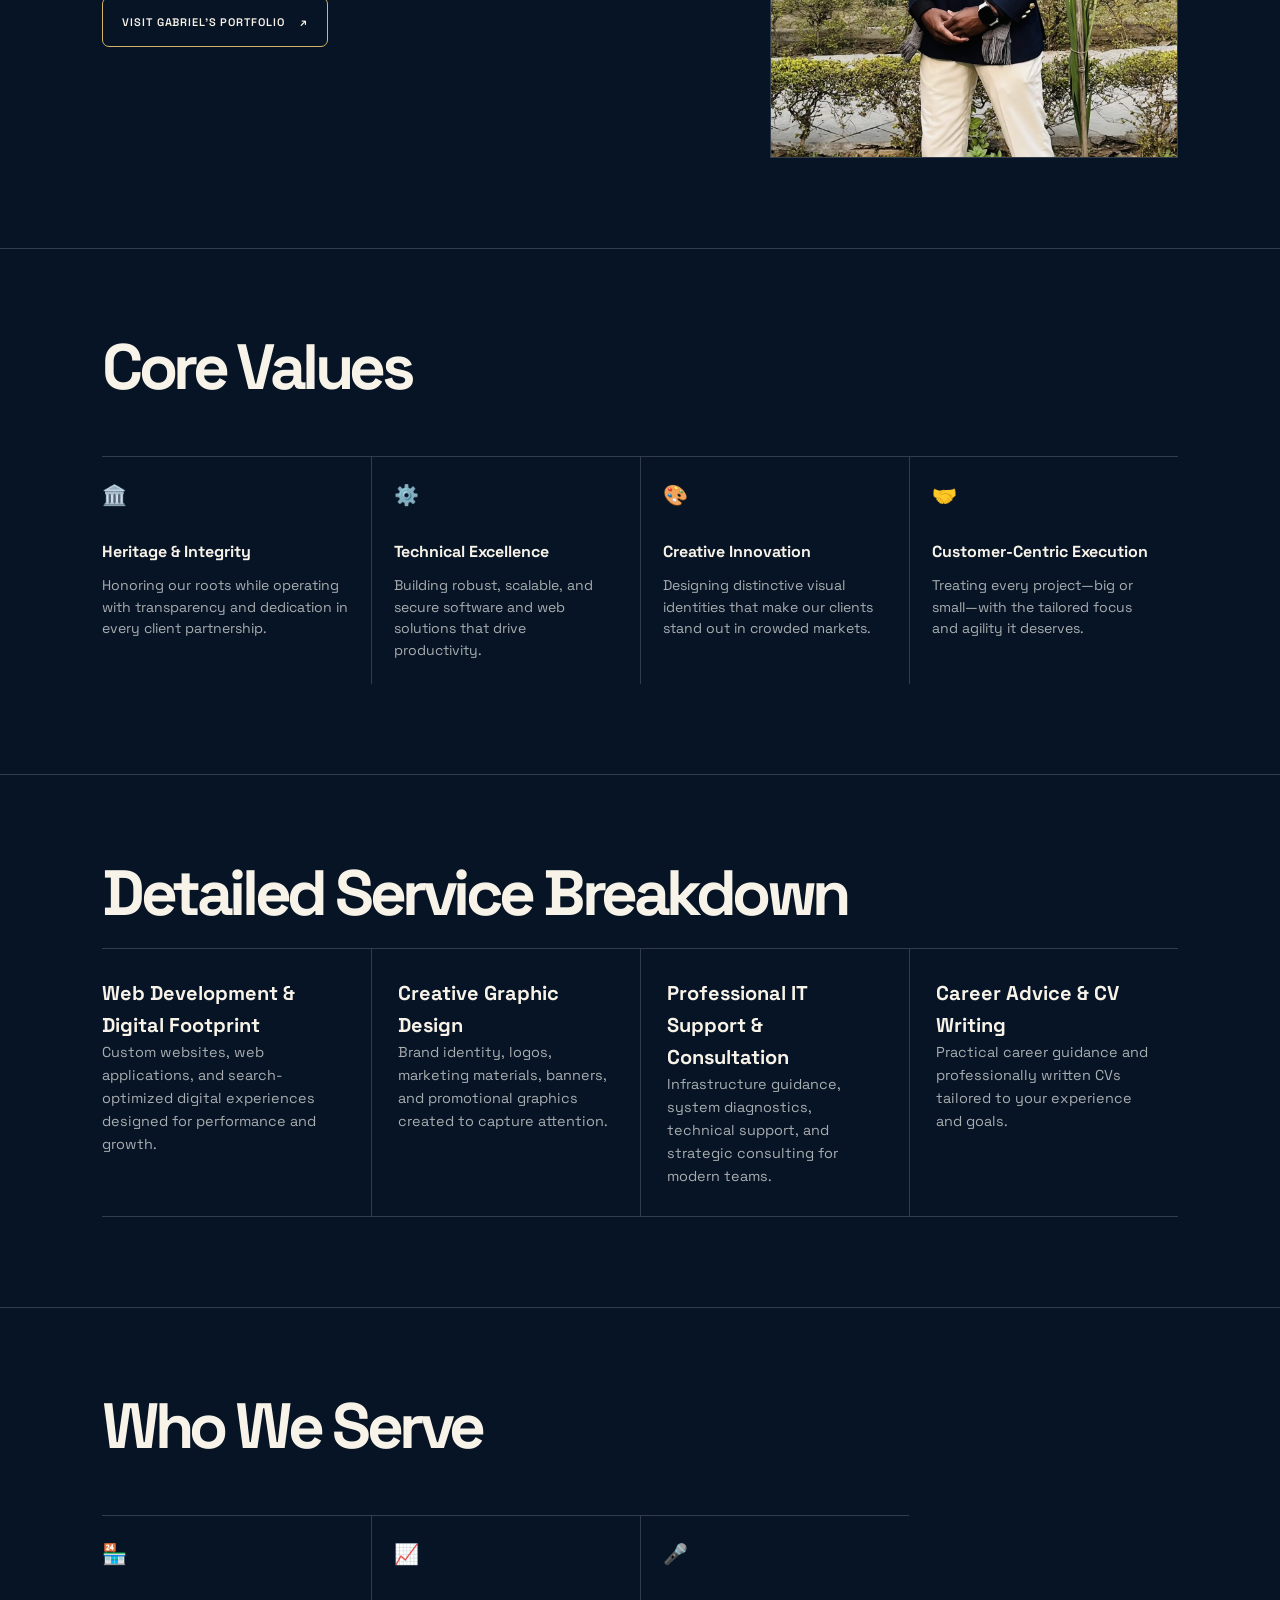
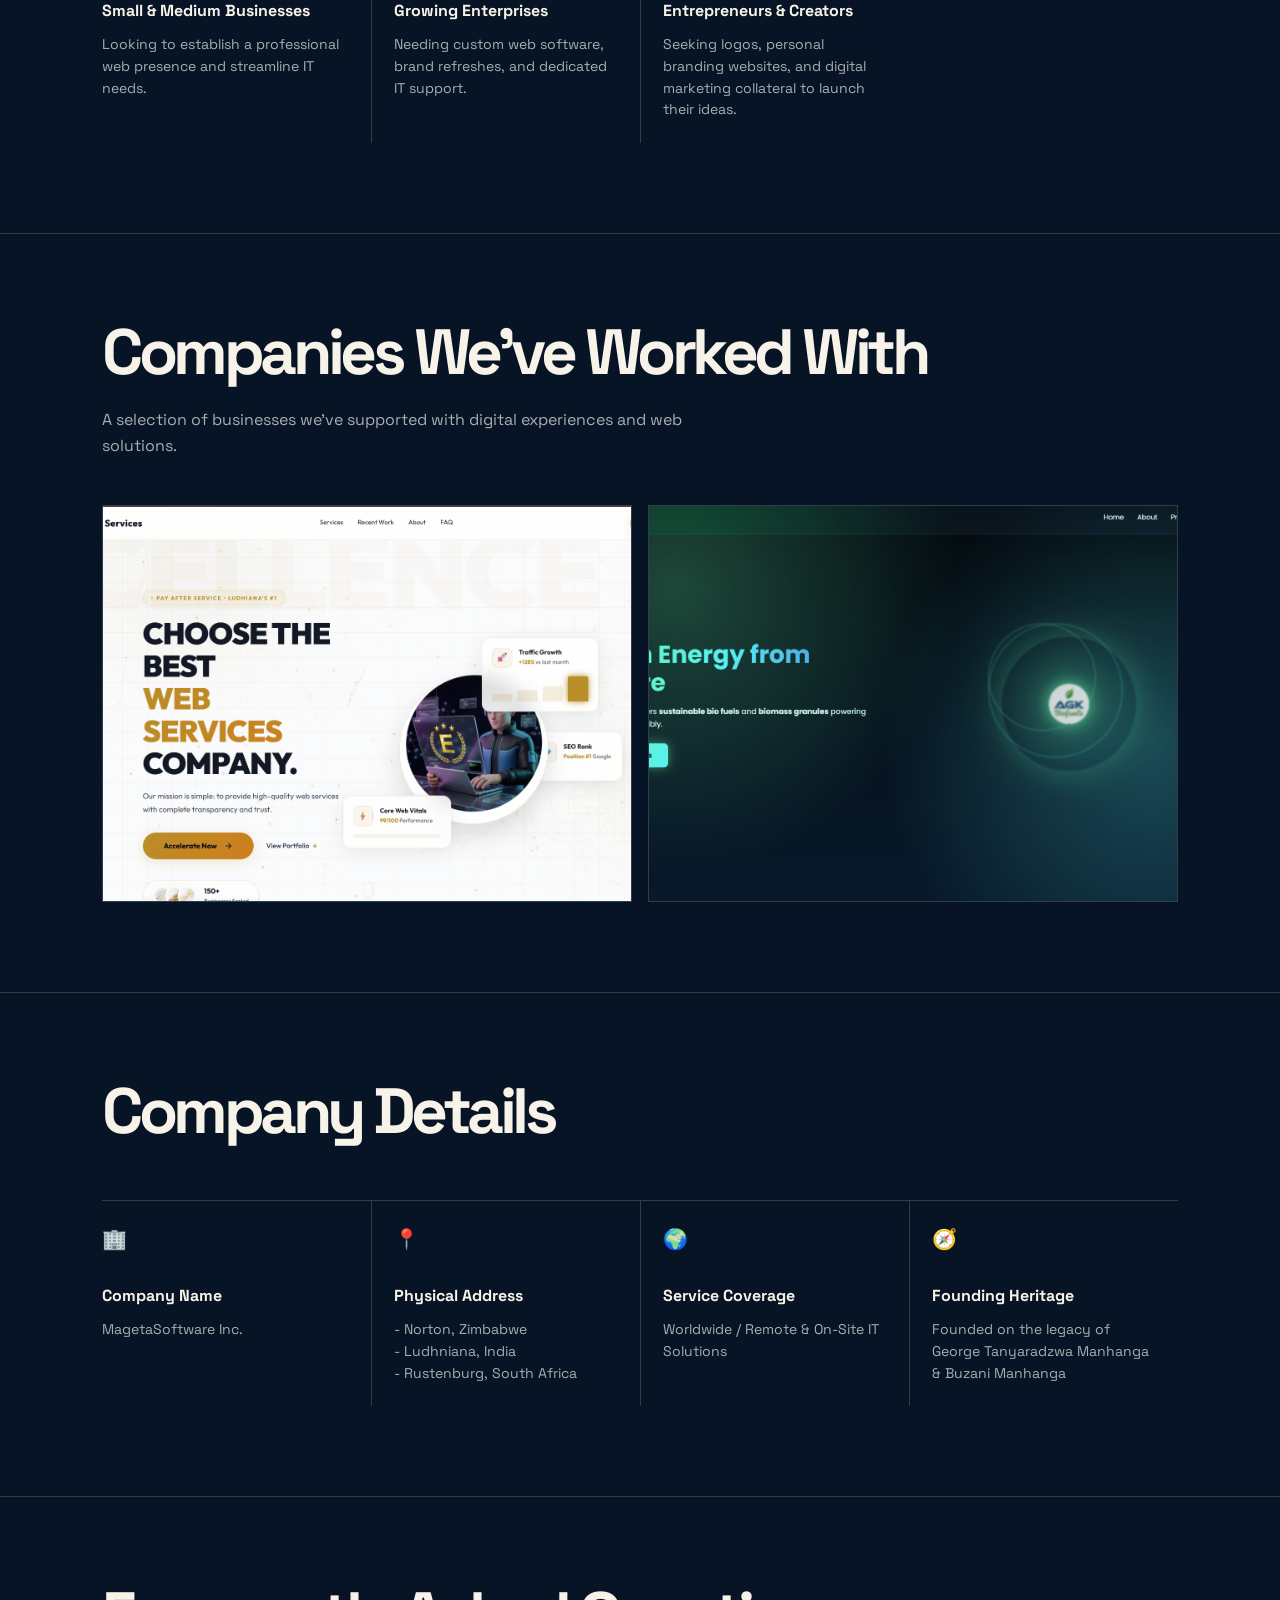
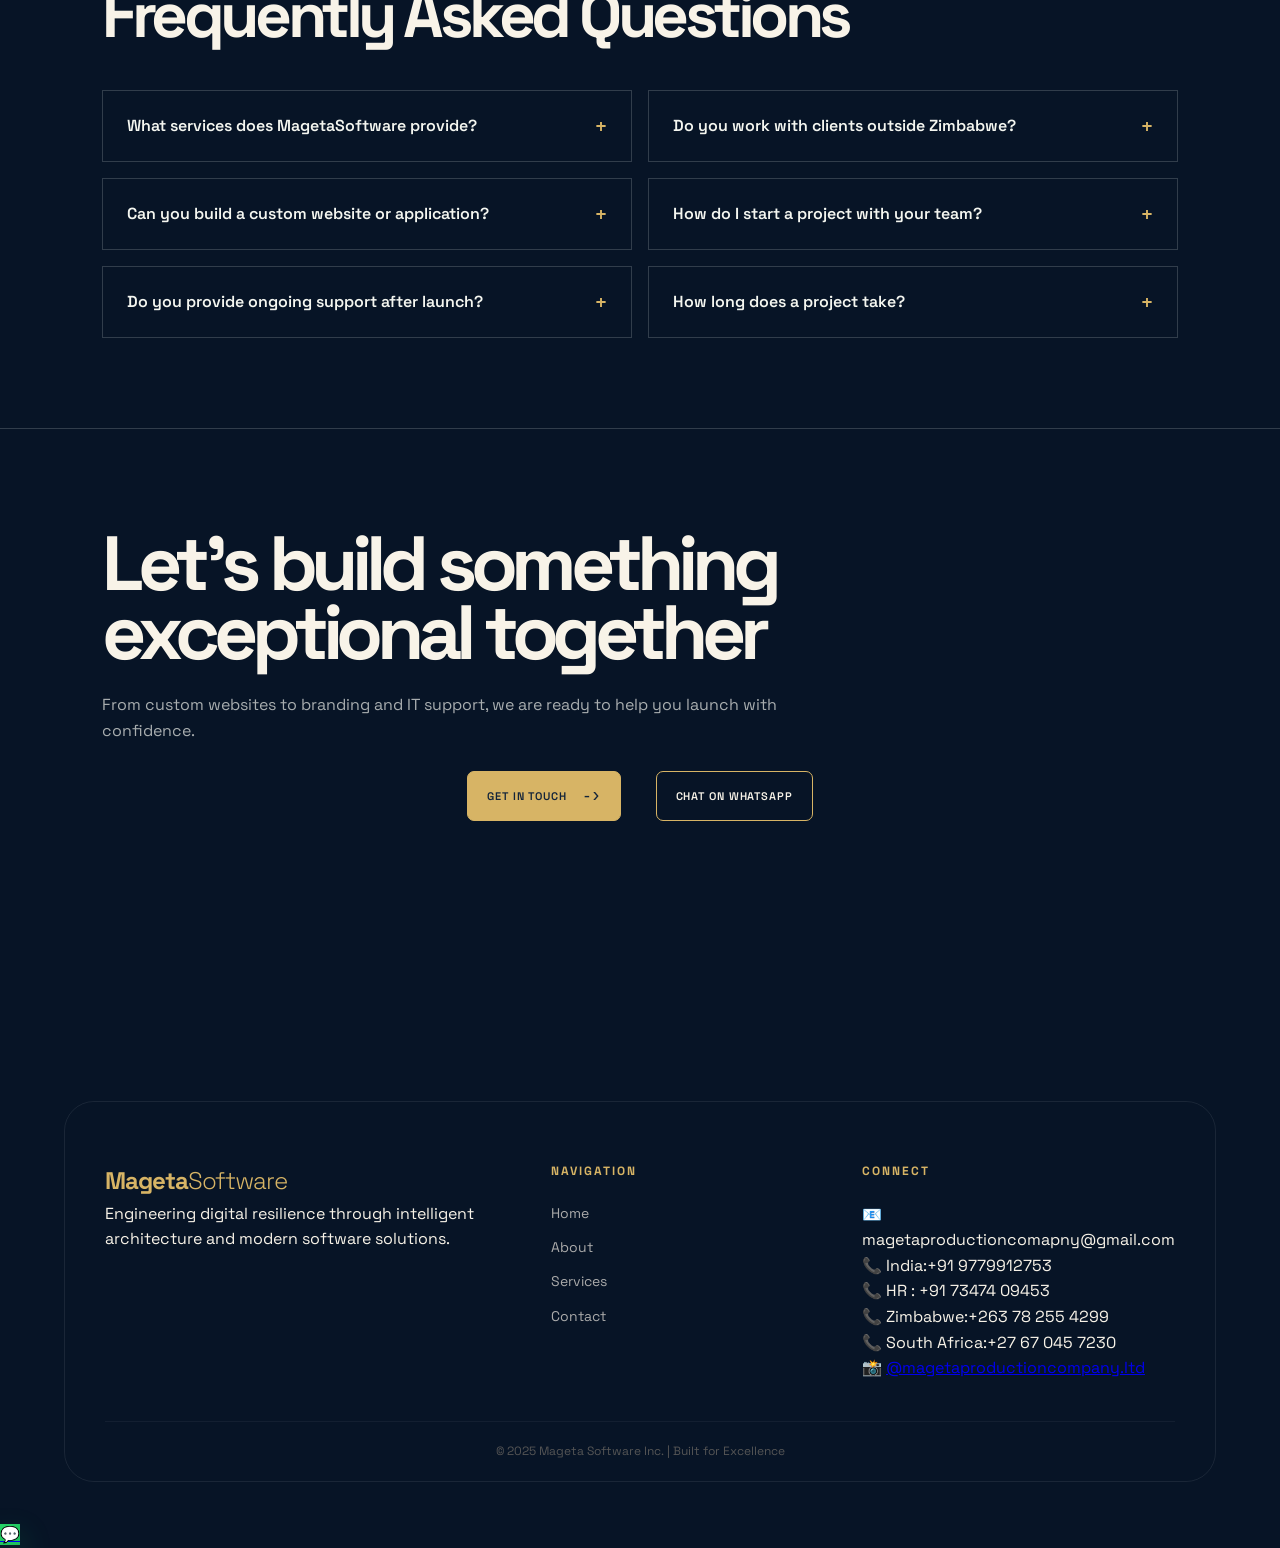
==== commit 5ad14013: "Add files via upload" ====
--- a/about.html
+++ b/about.html
@@ -57,6 +57,18 @@
     </div>
 </section>
 
+<section class="leadership-section" aria-labelledby="leadership-title">
+    <div class="leadership-copy">
+        <span class="eyebrow">Company Leadership</span>
+        <h2 id="leadership-title" class="section-title">Meet our CEO</h2>
+        <p>Gabriel Manhanga leads MagetaSoftware Inc., guiding our work in software, design, and technology with a focus on purposeful innovation and dependable execution.</p>
+        <a class="btn-outline" href="https://marriongabriel.vercel.app/" target="_blank" rel="noopener noreferrer">Visit Gabriel’s Portfolio <span aria-hidden="true">↗</span></a>
+    </div>
+    <a class="leadership-portrait" href="https://marriongabriel.vercel.app/" target="_blank" rel="noopener noreferrer" aria-label="Visit Gabriel Manhanga’s portfolio">
+        <img src="assets/images/Gabe.jpeg" alt="Gabriel Manhanga, CEO of MagetaSoftware Inc.">
+    </a>
+</section>
+
 <section class="values-section">
     <h2 class="section-title">Core Values</h2>
     <div class="values-grid">
@@ -98,6 +110,10 @@
             <h3>Professional IT Support & Consultation</h3>
             <p>Infrastructure guidance, system diagnostics, technical support, and strategic consulting for modern teams.</p>
         </div>
+        <div class="bento-card highlight">
+            <h3>Career Advice & CV Writing</h3>
+            <p>Practical career guidance and professionally written CVs tailored to your experience and goals.</p>
+        </div>
     </div>
 </section>
 
@@ -123,35 +139,16 @@
 </section>
 
 <section id="projects" class="team-section">
-    <h2 class="section-title">Featured Projects</h2>
+    <h2 class="section-title">Companies We’ve Worked With</h2>
+    <p class="about-work-intro">A selection of businesses we’ve supported with digital experiences and web solutions.</p>
     <div class="team-modern-grid">
         <div class="team-glass-card project-card">
             <div class="image-wrapper">
                 <img src="assets/images/Excellence Web Service.png" alt="Excellence Web Service">
                 <div class="name-overlay">
-                    <span class="member-role">Website Portfolio</span>
+                    <span class="member-role">Web Design & Development</span>
                     <h4>Excellence Web Service</h4>
-                    <p><a href="https://excellence-web-service.vercel.app/" target="_blank" rel="noopener noreferrer">View Project</a></p>
-                </div>
-            </div>
-        </div>
-        <div class="team-glass-card project-card">
-            <div class="image-wrapper">
-                <img src="assets/images/Mageta Software.png" alt="Mageta Software">
-                <div class="name-overlay">
-                    <span class="member-role">Software Company Site</span>
-                    <h4>Mageta Software</h4>
-                    <p><a href="https://magetasoftware-in.vercel.app/" target="_blank" rel="noopener noreferrer">View Project</a></p>
-                </div>
-            </div>
-        </div>
-        <div class="team-glass-card project-card">
-            <div class="image-wrapper">
-                <img src="assets/images/Gabriel Portfolio.png" alt="Gabriel Portfolio">
-                <div class="name-overlay">
-                    <span class="member-role">Personal Portfolio</span>
-                    <h4>Gabriel Portfolio</h4>
-                    <p><a href="https://gabriel-portfolio-mu.vercel.app/" target="_blank" rel="noopener noreferrer">View Project</a></p>
+                    <p><a href="https://excellence-web-service.vercel.app/" target="_blank" rel="noopener noreferrer">Visit Website</a></p>
                 </div>
             </div>
         </div>
@@ -159,9 +156,9 @@
             <div class="image-wrapper">
                 <img src="assets/images/AGK Biofuels.png" alt="AGK Biofuels">
                 <div class="name-overlay">
-                    <span class="member-role">Business Website</span>
+                    <span class="member-role">Web Design & Development</span>
                     <h4>AGK Biofuels</h4>
-                    <p><a href="https://agk-biofuels-web.vercel.app/" target="_blank" rel="noopener noreferrer">View Project</a></p>
+                    <p><a href="https://agk-biofuels-web.vercel.app/" target="_blank" rel="noopener noreferrer">Visit Website</a></p>
                 </div>
             </div>
         </div>
@@ -276,4 +273,4 @@
 
 <script src="js/main.js"></script>
 </body>
-</html>+</html>
--- a/css/style.css
+++ b/css/style.css
@@ -2591,6 +2591,12 @@
 .about-page .eyebrow { letter-spacing: 0.15em; font: 500 10px var(--font-mono); }
 .about-page .hero-actions { justify-content: flex-start; margin-top: 34px; }
 .about-page .mission-vision { max-width: 1400px; margin: 0 auto; padding: 75px 8%; border-top: 1px solid var(--about-rule); }
+.about-page .leadership-section { max-width: 1400px; margin: 0 auto; padding: 90px 8%; border-top: 1px solid var(--about-rule); display: grid; grid-template-columns: minmax(0, 1fr) minmax(260px, 0.72fr); align-items: center; gap: clamp(36px, 8vw, 110px); }
+.about-page .leadership-copy .section-title { margin: 18px 0 24px; }
+.about-page .leadership-copy p { max-width: 570px; margin: 0 0 28px; color: var(--about-muted); font-size: 1.05rem; line-height: 1.7; }
+.about-page .leadership-portrait { display: block; overflow: hidden; border: 1px solid var(--about-rule); aspect-ratio: 4 / 5; }
+.about-page .leadership-portrait img { width: 100%; height: 100%; display: block; object-fit: cover; filter: grayscale(18%); transition: transform 0.5s ease, filter 0.5s ease; }
+.about-page .leadership-portrait:hover img { transform: scale(1.035); filter: grayscale(0); }
 .about-page .vision-box { padding: 28px 0 10px; border: 0; border-radius: 0; background: transparent; }
 .about-page .vision-box:first-child { border-top: 3px solid var(--neon-blue); }
 .about-page .vision-box.highlight { background: transparent; border-color: var(--neon-blue); }
@@ -2610,6 +2616,7 @@
 .about-page .bento-card h3 { max-width: 230px; font-size: 1.25rem; }
 .about-page .bento-card p { max-width: 260px; color: var(--about-muted); font-size: 0.9rem; }
 .about-page .team-modern-grid { margin-top: 45px; grid-template-columns: repeat(2, 1fr); gap: 16px; }
+.about-page .about-work-intro { max-width: 620px; margin: 0; color: var(--about-muted); line-height: 1.65; }
 .about-page .team-glass-card { border: 1px solid var(--about-rule); border-radius: 0; aspect-ratio: 4 / 3; background: transparent; }
 .about-page .team-glass-card img { filter: grayscale(20%); }
 .about-page .name-overlay { padding: 28px 22px; }
@@ -2634,6 +2641,8 @@
     .about-page .about-hero p { max-width: 100%; }
     .about-page .about-hero .hero-actions { width: 100%; }
     .about-page .values-grid { grid-template-columns: 1fr; }
+    .about-page .leadership-section { grid-template-columns: 1fr; gap: 32px; }
+    .about-page .leadership-portrait { max-width: 520px; }
     .about-page .team-modern-grid { grid-template-columns: 1fr; gap: 24px; }
     .about-page .team-glass-card { aspect-ratio: 4 / 3; }
     .about-page .value-card { min-height: 220px; }
